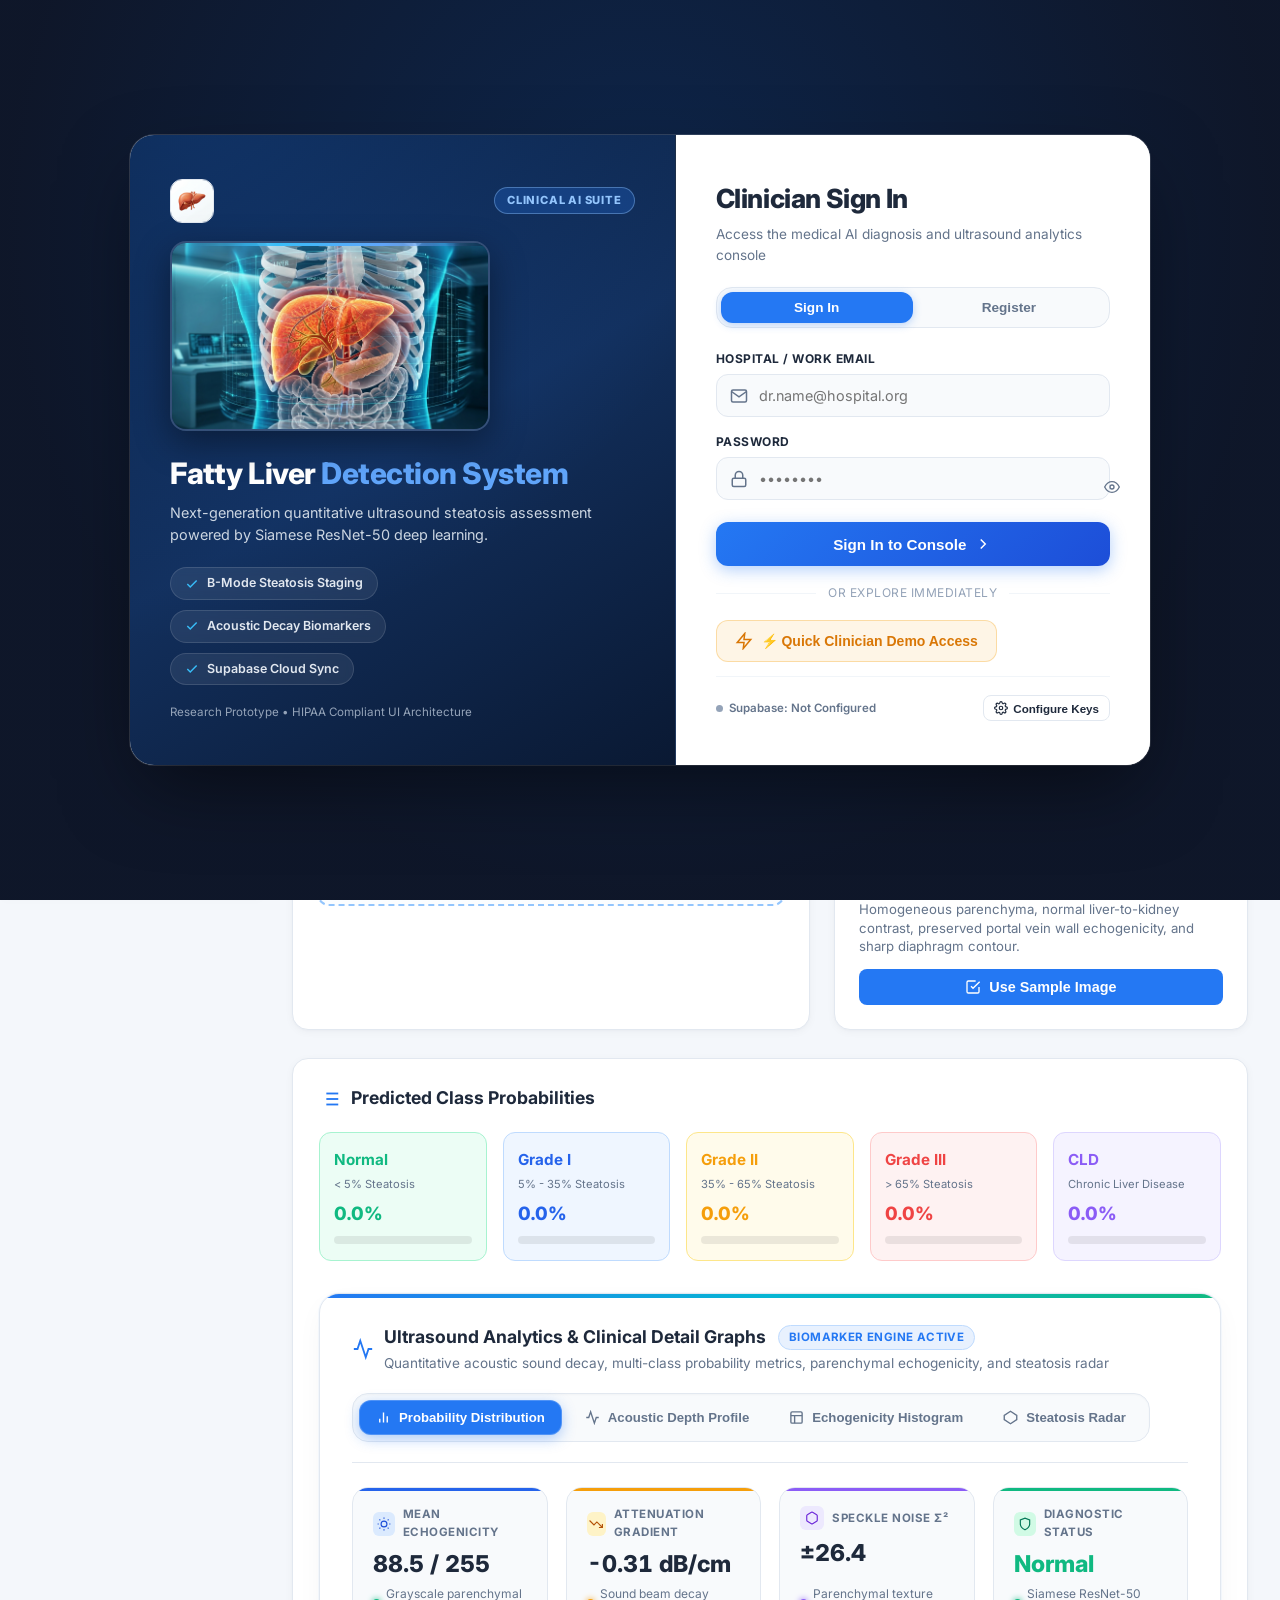
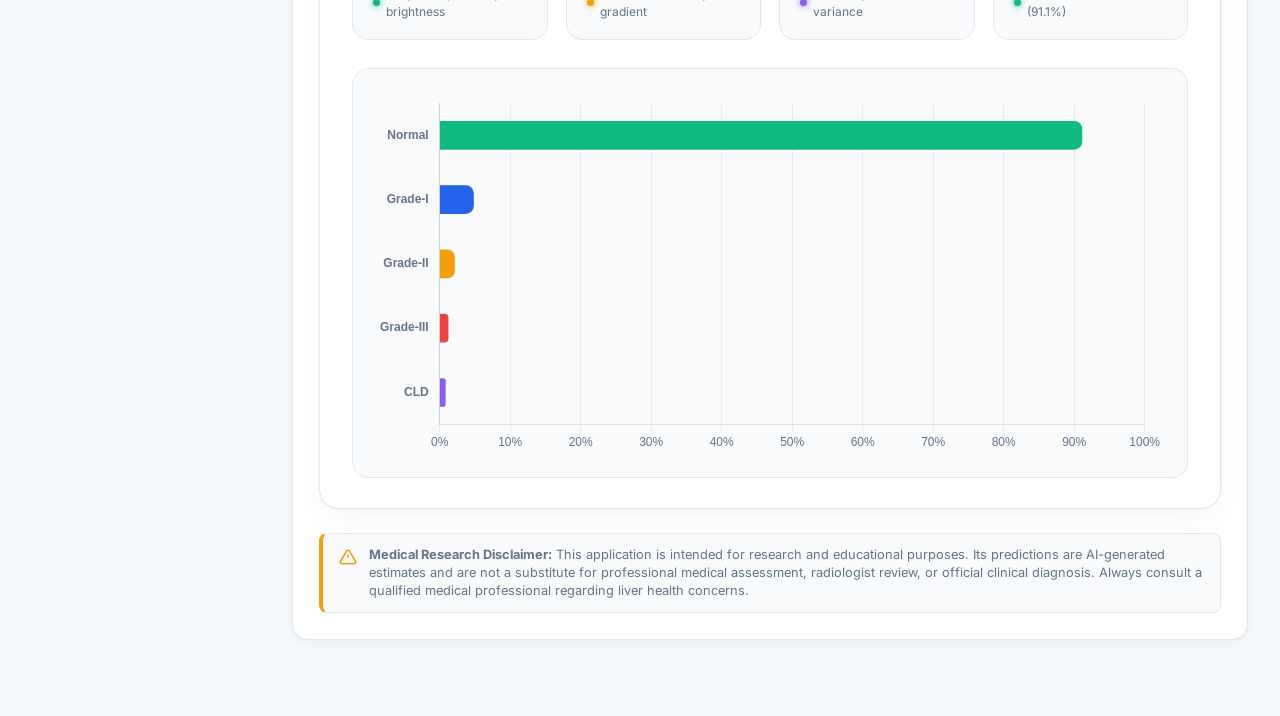
==== index.html @ f64172c2 "Fix Render memory limit exceed: 1 worker gthread, single torch thread, and fast inference" ====
<!DOCTYPE html>
<html lang="en" data-theme="light">
<head>
  <meta charset="UTF-8">
  <meta name="viewport" content="width=device-width, initial-scale=1.0">
  <title>Fatty Liver Detection System - Professional AI Medical Dashboard</title>
  
  <!-- Modern Medical Typography -->
  <link rel="preconnect" href="https://fonts.googleapis.com">
  <link rel="preconnect" href="https://fonts.gstatic.com" crossorigin>
  <link href="https://fonts.googleapis.com/css2?family=Inter:wght@400;500;600;700;800&display=swap" rel="stylesheet">
  
  <!-- Clinical Dashboard CSS -->
  <link rel="stylesheet" href="/static/css/dashboard.css?v=20261022.5">

  <!-- Resilient Styling for Analytics & Clinical Graph Card -->
  <style>
    .analytics-graph-card {
      margin-top: 32px;
      background: var(--bg-surface);
      border: 1px solid var(--border-color);
      border-radius: var(--radius-xl);
      padding: 30px 32px;
      box-shadow: 0 10px 30px -5px rgba(0, 0, 0, 0.05), 0 0 0 1px rgba(36, 120, 243, 0.04);
      position: relative;
      overflow: hidden;
    }
    .analytics-graph-card::before {
      content: '';
      position: absolute;
      top: 0; left: 0; right: 0; height: 4px;
      background: linear-gradient(90deg, #2478f3, #06b6d4, #10b981);
    }
    .graph-card-header {
      display: flex; align-items: center; justify-content: space-between;
      flex-wrap: wrap; gap: 20px; margin-bottom: 24px; padding-bottom: 20px;
      border-bottom: 1px solid var(--border-color);
    }
    .analytics-title-row { display: flex; align-items: center; gap: 12px; flex-wrap: wrap; }
    .analytics-badge {
      background: rgba(36, 120, 243, 0.1); color: var(--primary);
      border: 1px solid var(--primary-border); font-size: 0.72rem;
      font-weight: 700; padding: 3px 10px; border-radius: 9999px;
      text-transform: uppercase; letter-spacing: 0.4px;
    }
    .graph-tabs {
      display: inline-flex; align-items: center; gap: 6px;
      background: var(--bg-surface-subtle); border: 1px solid var(--border-color);
      padding: 6px; border-radius: var(--radius-lg);
    }
    .graph-tab-btn {
      border: 1px solid transparent; background: transparent;
      color: var(--text-muted); font-size: 0.825rem; font-weight: 600;
      padding: 9px 16px; border-radius: var(--radius-md); cursor: pointer;
      display: inline-flex; align-items: center; gap: 8px; white-space: nowrap;
      transition: all 0.2s cubic-bezier(0.4, 0, 0.2, 1);
    }
    .graph-tab-btn:hover { color: var(--text-heading); background: rgba(36, 120, 243, 0.06); }
    .graph-tab-btn.active {
      background: var(--primary); color: #ffffff;
      box-shadow: 0 4px 14px rgba(36, 120, 243, 0.35);
    }
    .graph-tab-btn.active svg { stroke: #ffffff; }
    .acoustic-metrics-grid {
      display: grid; grid-template-columns: repeat(4, 1fr); gap: 18px; margin-bottom: 28px;
    }
    .metric-chip {
      background: var(--bg-surface-subtle); border: 1px solid var(--border-color);
      border-radius: var(--radius-lg); padding: 18px 20px; display: flex;
      flex-direction: column; position: relative; overflow: hidden;
      transition: all 0.25s ease;
    }
    .metric-chip::before {
      content: ''; position: absolute; top: 0; left: 0; width: 100%; height: 3px;
    }
    .metric-chip.chip-blue::before { background: #2563eb; }
    .metric-chip.chip-amber::before { background: #f59e0b; }
    .metric-chip.chip-purple::before { background: #8b5cf6; }
    .metric-chip.chip-emerald::before { background: #10b981; }
    .metric-chip:hover {
      transform: translateY(-3px); box-shadow: 0 8px 20px rgba(0, 0, 0, 0.06);
      border-color: var(--primary-border);
    }
    .metric-chip-header { display: flex; align-items: center; gap: 8px; margin-bottom: 10px; }
    .metric-chip-icon {
      width: 24px; height: 24px; border-radius: 6px;
      display: flex; align-items: center; justify-content: center;
    }
    .chip-blue .metric-chip-icon { background: #dbeafe; color: #1d4ed8; }
    .chip-amber .metric-chip-icon { background: #fef3c7; color: #b45309; }
    .chip-purple .metric-chip-icon { background: #ede9fe; color: #6d28d9; }
    .chip-emerald .metric-chip-icon { background: #d1fae5; color: #047857; }
    .metric-chip-label {
      font-size: 0.72rem; color: var(--text-muted); font-weight: 700;
      text-transform: uppercase; letter-spacing: 0.5px;
    }
    .metric-chip-value {
      font-size: 1.45rem; font-weight: 800; color: var(--text-heading);
      line-height: 1.2; font-variant-numeric: tabular-nums;
    }
    .metric-chip-footer { display: flex; align-items: center; gap: 6px; margin-top: auto; }
    .status-dot { width: 7px; height: 7px; border-radius: 50%; flex-shrink: 0; }
    .status-dot.green { background: #10b981; box-shadow: 0 0 6px #10b981; }
    .status-dot.amber { background: #f59e0b; box-shadow: 0 0 6px #f59e0b; }
    .status-dot.purple { background: #8b5cf6; box-shadow: 0 0 6px #8b5cf6; }
    .status-dot.blue { background: #2563eb; box-shadow: 0 0 6px #2563eb; }
    .metric-chip-sub { font-size: 0.75rem; color: var(--text-muted); }
    .graph-viewport-wrap {
      position: relative; min-height: 380px; background: var(--bg-surface-subtle);
      border: 1px solid var(--border-color); border-radius: var(--radius-lg);
      padding: 24px; display: flex; align-items: center; justify-content: center;
    }
    .chart-container { display: none; width: 100%; height: 360px; position: relative; }
    .chart-container.active { display: block; }
    @media (max-width: 1024px) {
      .acoustic-metrics-grid { grid-template-columns: repeat(2, 1fr); }
    }
    @media (max-width: 600px) {
      .acoustic-metrics-grid { grid-template-columns: 1fr; }
      .graph-tabs { width: 100%; flex-direction: column; }
      .graph-tab-btn { width: 100%; justify-content: center; }
    }
  </style>
</head>
<body>
  <!-- ======================================================================
       0. Modern Medical Authentication Portal (Supabase Powered)
       ====================================================================== -->
  <div class="auth-overlay-portal" id="authPortal">
    <div class="auth-card-wrapper">
      <!-- Left Visual Brand Showcase Panel -->
      <div class="auth-brand-panel">
        <div class="auth-brand-header">
          <div class="brand-logo-wrap" style="width: 44px; height: 44px; border-radius: 12px; overflow: hidden;">
            <img src="/static/images/liver_logo.jpg" alt="Liver AI Logo" style="width: 100%; height: 100%; object-fit: cover;">
          </div>
          <div class="auth-brand-badge">CLINICAL AI SUITE</div>
        </div>

        <div class="auth-brand-center">
          <div class="auth-liver-showcase">
            <img src="/static/images/liver_hero.jpg" alt="Ultrasound AI Anatomy" class="auth-liver-img">
            <div class="pulse-scanline"></div>
          </div>
          <h2 class="auth-hero-title">Fatty Liver <span>Detection System</span></h2>
          <p class="auth-hero-subtitle">
            Next-generation quantitative ultrasound steatosis assessment powered by Siamese ResNet-50 deep learning.
          </p>

          <div class="auth-feature-pills">
            <div class="auth-pill">
              <svg xmlns="http://www.w3.org/2000/svg" width="14" height="14" viewBox="0 0 24 24" fill="none" stroke="currentColor" stroke-width="2.5"><polyline points="20 6 9 17 4 12"></polyline></svg>
              B-Mode Steatosis Staging
            </div>
            <div class="auth-pill">
              <svg xmlns="http://www.w3.org/2000/svg" width="14" height="14" viewBox="0 0 24 24" fill="none" stroke="currentColor" stroke-width="2.5"><polyline points="20 6 9 17 4 12"></polyline></svg>
              Acoustic Decay Biomarkers
            </div>
            <div class="auth-pill">
              <svg xmlns="http://www.w3.org/2000/svg" width="14" height="14" viewBox="0 0 24 24" fill="none" stroke="currentColor" stroke-width="2.5"><polyline points="20 6 9 17 4 12"></polyline></svg>
              Supabase Cloud Sync
            </div>
          </div>
        </div>

        <div class="auth-brand-footer">
          <span>Research Prototype • HIPAA Compliant UI Architecture</span>
        </div>
      </div>

      <!-- Right Interactive Form Panel -->
      <div class="auth-form-panel">
        <div class="auth-form-top">
          <div class="auth-form-header">
            <h3 class="auth-heading" id="authHeading">Clinician Sign In</h3>
            <p class="auth-subheading" id="authSubheading">Access the medical AI diagnosis and ultrasound analytics console</p>
          </div>

          <!-- Auth Tabs -->
          <div class="auth-segmented-tabs">
            <button type="button" class="auth-tab-btn active" id="tabSignIn">Sign In</button>
            <button type="button" class="auth-tab-btn" id="tabSignUp">Register</button>
          </div>

          <!-- Sign In Form -->
          <form id="signInForm" class="auth-form active">
            <div class="form-group">
              <label class="form-label" for="loginEmail">Hospital / Work Email</label>
              <div class="input-with-icon">
                <svg xmlns="http://www.w3.org/2000/svg" width="18" height="18" viewBox="0 0 24 24" fill="none" stroke="currentColor" stroke-width="2"><path d="M4 4h16c1.1 0 2 .9 2 2v12c0 1.1-.9 2-2 2H4c-1.1 0-2-.9-2-2V6c0-1.1.9-2 2-2z"></path><polyline points="22,6 12,13 2,6"></polyline></svg>
                <input type="email" id="loginEmail" placeholder="dr.name@hospital.org" required autocomplete="email">
              </div>
            </div>

            <div class="form-group">
              <label class="form-label" for="loginPassword">Password</label>
              <div class="input-with-icon">
                <svg xmlns="http://www.w3.org/2000/svg" width="18" height="18" viewBox="0 0 24 24" fill="none" stroke="currentColor" stroke-width="2"><rect x="3" y="11" width="18" height="11" rx="2" ry="2"></rect><path d="M7 11V7a5 5 0 0 1 10 0v4"></path></svg>
                <input type="password" id="loginPassword" placeholder="••••••••" required autocomplete="current-password">
                <button type="button" class="btn-toggle-pwd" data-target="loginPassword" aria-label="Toggle password visibility">
                  <svg class="eye-open" xmlns="http://www.w3.org/2000/svg" width="16" height="16" viewBox="0 0 24 24" fill="none" stroke="currentColor" stroke-width="2"><path d="M1 12s4-8 11-8 11 8 11 8-4 8-11 8-11-8-11-8z"></path><circle cx="12" cy="12" r="3"></circle></svg>
                </button>
              </div>
            </div>

            <button type="submit" class="btn-auth-primary" id="btnSubmitLogin">
              <span>Sign In to Console</span>
              <svg xmlns="http://www.w3.org/2000/svg" width="18" height="18" viewBox="0 0 24 24" fill="none" stroke="currentColor" stroke-width="2"><polyline points="9 18 15 12 9 6"></polyline></svg>
            </button>
          </form>

          <!-- Sign Up Form -->
          <form id="signUpForm" class="auth-form">
            <div class="form-group">
              <label class="form-label" for="registerName">Full Name & Title</label>
              <div class="input-with-icon">
                <svg xmlns="http://www.w3.org/2000/svg" width="18" height="18" viewBox="0 0 24 24" fill="none" stroke="currentColor" stroke-width="2"><path d="M20 21v-2a4 4 0 0 0-4-4H8a4 4 0 0 0-4 4v2"></path><circle cx="12" cy="7" r="4"></circle></svg>
                <input type="text" id="registerName" placeholder="Dr. Rahul Yadav, Radiologist" required>
              </div>
            </div>

            <div class="form-group">
              <label class="form-label" for="registerEmail">Email Address</label>
              <div class="input-with-icon">
                <svg xmlns="http://www.w3.org/2000/svg" width="18" height="18" viewBox="0 0 24 24" fill="none" stroke="currentColor" stroke-width="2"><path d="M4 4h16c1.1 0 2 .9 2 2v12c0 1.1-.9 2-2 2H4c-1.1 0-2-.9-2-2V6c0-1.1.9-2 2-2z"></path><polyline points="22,6 12,13 2,6"></polyline></svg>
                <input type="email" id="registerEmail" placeholder="dr.name@hospital.org" required>
              </div>
            </div>

            <div class="form-group">
              <label class="form-label" for="registerPassword">Create Password</label>
              <div class="input-with-icon">
                <svg xmlns="http://www.w3.org/2000/svg" width="18" height="18" viewBox="0 0 24 24" fill="none" stroke="currentColor" stroke-width="2"><rect x="3" y="11" width="18" height="11" rx="2" ry="2"></rect><path d="M7 11V7a5 5 0 0 1 10 0v4"></path></svg>
                <input type="password" id="registerPassword" placeholder="Minimum 6 characters" minlength="6" required>
                <button type="button" class="btn-toggle-pwd" data-target="registerPassword" aria-label="Toggle password visibility">
                  <svg class="eye-open" xmlns="http://www.w3.org/2000/svg" width="16" height="16" viewBox="0 0 24 24" fill="none" stroke="currentColor" stroke-width="2"><path d="M1 12s4-8 11-8 11 8 11 8-4 8-11 8-11-8-11-8z"></path><circle cx="12" cy="12" r="3"></circle></svg>
                </button>
              </div>
            </div>

            <button type="submit" class="btn-auth-primary" id="btnSubmitRegister">
              <span>Create Account in Supabase</span>
              <svg xmlns="http://www.w3.org/2000/svg" width="18" height="18" viewBox="0 0 24 24" fill="none" stroke="currentColor" stroke-width="2"><polyline points="9 18 15 12 9 6"></polyline></svg>
            </button>
          </form>

          <!-- Divider -->
          <div class="auth-divider">
            <span>or explore immediately</span>
          </div>

          <!-- Quick Clinician Demo Access Button -->
          <button type="button" class="btn-demo-access" id="btnDemoLogin">
            <svg xmlns="http://www.w3.org/2000/svg" width="18" height="18" viewBox="0 0 24 24" fill="none" stroke="currentColor" stroke-width="2"><polygon points="13 2 3 14 12 14 11 22 21 10 12 10 13 2"></polygon></svg>
            <span>⚡ Quick Clinician Demo Access</span>
          </button>
        </div>

        <!-- Supabase Connection Config Bar at Bottom of Card -->
        <div class="auth-supabase-footer">
          <div class="supabase-status-pill" id="supabaseStatusIndicator">
            <span class="status-indicator-dot"></span>
            <span id="supabaseStatusLabel">Supabase: Not Configured</span>
          </div>
          <button type="button" class="btn-config-supabase" id="btnOpenSupabaseModal">
            <svg xmlns="http://www.w3.org/2000/svg" width="14" height="14" viewBox="0 0 24 24" fill="none" stroke="currentColor" stroke-width="2"><circle cx="12" cy="12" r="3"></circle><path d="M19.4 15a1.65 1.65 0 0 0 .33 1.82l.06.06a2 2 0 0 1 0 2.83 2 2 0 0 1-2.83 0l-.06-.06a1.65 1.65 0 0 0-1.82-.33 1.65 1.65 0 0 0-1 1.51V21a2 2 0 0 1-2 2 2 2 0 0 1-2-2v-.09A1.65 1.65 0 0 0 9 19.4a1.65 1.65 0 0 0-1.82.33l-.06.06a2 2 0 0 1-2.83 0 2 2 0 0 1 0-2.83l.06-.06a1.65 1.65 0 0 0 .33-1.82 1.65 1.65 0 0 0-1.51-1H3a2 2 0 0 1-2-2 2 2 0 0 1 2-2h.09A1.65 1.65 0 0 0 4.6 9a1.65 1.65 0 0 0-.33-1.82l-.06-.06a2 2 0 0 1 0-2.83 2 2 0 0 1 2.83 0l.06.06a1.65 1.65 0 0 0 1.82.33H9a1.65 1.65 0 0 0 1-1.51V3a2 2 0 0 1 2-2 2 2 0 0 1 2 2v.09a1.65 1.65 0 0 0 1 1.51 1.65 1.65 0 0 0 1.82-.33l.06-.06a2 2 0 0 1 2.83 0 2 2 0 0 1 0 2.83l-.06.06a1.65 1.65 0 0 0-.33 1.82V9a1.65 1.65 0 0 0 1.51 1H21a2 2 0 0 1 2 2 2 2 0 0 1-2 2h-.09a1.65 1.65 0 0 0-1.51 1z"></path></svg>
            Configure Keys
          </button>
        </div>
      </div>
    </div>
  </div>

  <div class="app-container">
    
    <!-- ======================================================================
         A. Left Sidebar Navigation (Reference 1)
         ====================================================================== -->
    <aside class="sidebar" id="sidebar">
      <div class="sidebar-header">
        <div class="brand-logo-wrap">
          <img src="/static/images/liver_logo.jpg" alt="Liver Logo">
        </div>
        <div class="brand-text">
          <h1>Fatty Liver <span>Detection System</span></h1>
          <span class="brand-badge">AI Ultrasound Analysis</span>
        </div>
      </div>

      <nav class="sidebar-nav">
        <button class="nav-item active" data-view="dashboard">
          <svg xmlns="http://www.w3.org/2000/svg" viewBox="0 0 24 24" fill="none" stroke="currentColor">
            <path d="M3 9l9-7 9 7v11a2 2 0 0 1-2 2H5a2 2 0 0 1-2-2z"></path>
            <polyline points="9 22 9 12 15 12 15 22"></polyline>
          </svg>
          <span>Dashboard</span>
        </button>

        <button class="nav-item" data-view="predict">
          <svg xmlns="http://www.w3.org/2000/svg" viewBox="0 0 24 24" fill="none" stroke="currentColor">
            <polyline points="16 16 12 12 8 16"></polyline>
            <line x1="12" y1="12" x2="12" y2="21"></line>
            <path d="M20.39 18.39A5 5 0 0 0 18 9h-1.26A8 8 0 1 0 3 16.3"></path>
            <polyline points="16 16 12 12 8 16"></polyline>
          </svg>
          <span>Upload & Predict</span>
        </button>

        <button class="nav-item" data-view="history">
          <svg xmlns="http://www.w3.org/2000/svg" viewBox="0 0 24 24" fill="none" stroke="currentColor">
            <circle cx="12" cy="12" r="10"></circle>
            <polyline points="12 6 12 12 16 14"></polyline>
          </svg>
          <span>Prediction History</span>
        </button>

        <button class="nav-item" data-view="model">
          <svg xmlns="http://www.w3.org/2000/svg" viewBox="0 0 24 24" fill="none" stroke="currentColor">
            <line x1="18" y1="20" x2="18" y2="10"></line>
            <line x1="12" y1="20" x2="12" y2="4"></line>
            <line x1="6" y1="20" x2="6" y2="14"></line>
          </svg>
          <span>Model Information</span>
        </button>

        <button class="nav-item" data-view="about">
          <svg xmlns="http://www.w3.org/2000/svg" viewBox="0 0 24 24" fill="none" stroke="currentColor">
            <path d="M14 2H6a2 2 0 0 0-2 2v16a2 2 0 0 0 2 2h12a2 2 0 0 0 2-2V8z"></path>
            <polyline points="14 2 14 8 20 8"></polyline>
            <line x1="16" y1="13" x2="8" y2="13"></line>
            <line x1="16" y1="17" x2="8" y2="17"></line>
            <polyline points="10 9 9 9 8 9"></polyline>
          </svg>
          <span>About</span>
        </button>

        <button class="nav-item" data-view="settings">
          <svg xmlns="http://www.w3.org/2000/svg" viewBox="0 0 24 24" fill="none" stroke="currentColor">
            <circle cx="12" cy="12" r="3"></circle>
            <path d="M19.4 15a1.65 1.65 0 0 0 .33 1.82l.06.06a2 2 0 0 1 0 2.83 2 2 0 0 1-2.83 0l-.06-.06a1.65 1.65 0 0 0-1.82-.33 1.65 1.65 0 0 0-1 1.51V21a2 2 0 0 1-2 2 2 2 0 0 1-2-2v-.09A1.65 1.65 0 0 0 9 19.4a1.65 1.65 0 0 0-1.82.33l-.06.06a2 2 0 0 1-2.83 0 2 2 0 0 1 0-2.83l.06-.06a1.65 1.65 0 0 0 .33-1.82 1.65 1.65 0 0 0-1.51-1H3a2 2 0 0 1-2-2 2 2 0 0 1 2-2h.09A1.65 1.65 0 0 0 4.6 9a1.65 1.65 0 0 0-.33-1.82l-.06-.06a2 2 0 0 1 0-2.83 2 2 0 0 1 2.83 0l.06.06a1.65 1.65 0 0 0 1.82.33H9a1.65 1.65 0 0 0 1-1.51V3a2 2 0 0 1 2-2 2 2 0 0 1 2 2v.09a1.65 1.65 0 0 0 1 1.51 1.65 1.65 0 0 0 1.82-.33l.06-.06a2 2 0 0 1 2.83 0 2 2 0 0 1 0 2.83l-.06.06a1.65 1.65 0 0 0-.33 1.82V9a1.65 1.65 0 0 0 1.51 1H21a2 2 0 0 1 2 2 2 2 0 0 1-2 2h-.09a1.65 1.65 0 0 0-1.51 1z"></path>
          </svg>
          <span>Settings</span>
        </button>
      </nav>

      <div class="sidebar-footer">
        <div class="system-status-card">
          <div class="pulse-dot"></div>
          <div class="status-info">
            <strong>Model Online</strong>
            <span id="deviceBadgeText">ResNet-50 Siamese Engine</span>
          </div>
        </div>
      </div>
    </aside>

    <!-- ======================================================================
         Main Layout Wrapper
         ====================================================================== -->
    <div class="main-wrapper">
      
      <!-- Top Navigation Bar -->
      <header class="topbar">
        <div class="topbar-left">
          <button class="mobile-menu-btn" id="mobileMenuBtn" aria-label="Toggle Navigation">
            <svg xmlns="http://www.w3.org/2000/svg" width="22" height="22" viewBox="0 0 24 24" fill="none" stroke="currentColor" stroke-width="2">
              <line x1="3" y1="12" x2="21" y2="12"></line>
              <line x1="3" y1="6" x2="21" y2="6"></line>
              <line x1="3" y1="18" x2="21" y2="18"></line>
            </svg>
          </button>
          <div class="breadcrumbs">
            <span>Dashboard / </span>
            <strong id="breadcrumb-page">Clinical Dashboard</strong>
          </div>
        </div>

        <div class="topbar-right">
          <div class="model-badge-top">
            <span class="pulse-dot"></span>
            <span id="topbarStatusText">Siamese ResNet-50 • Active</span>
          </div>

          <button class="icon-btn" id="themeToggleBtn" title="Toggle Light/Dark Theme">
            <span id="themeIcon">
              <svg xmlns="http://www.w3.org/2000/svg" width="20" height="20" viewBox="0 0 24 24" fill="none" stroke="currentColor" stroke-width="2">
                <path d="M21 12.79A9 9 0 1 1 11.21 3 7 7 0 0 0 21 12.79z"></path>
              </svg>
            </span>
          </button>

          <button class="icon-btn" id="helpBtn" title="Help & Documentation">
            <svg xmlns="http://www.w3.org/2000/svg" width="20" height="20" viewBox="0 0 24 24" fill="none" stroke="currentColor" stroke-width="2">
              <circle cx="12" cy="12" r="10"></circle>
              <path d="M9.09 9a3 3 0 0 1 5.83 1c0 2-3 3-3 3"></path>
              <line x1="12" y1="17" x2="12.01" y2="17"></line>
            </svg>
          </button>

          <!-- Clinician Profile Badge & Sign Out -->
          <div class="user-profile-badge" id="userProfileBadge">
            <div class="user-avatar" id="userAvatar">DR</div>
            <div class="user-info-text">
              <span class="user-name" id="userDisplayName">Dr. Rahul Yadav</span>
              <span class="user-role" id="userDisplayRole">Radiologist</span>
            </div>
            <button type="button" class="btn-logout" id="btnLogout" title="Sign Out">
              <svg xmlns="http://www.w3.org/2000/svg" width="16" height="16" viewBox="0 0 24 24" fill="none" stroke="currentColor" stroke-width="2">
                <path d="M9 21H5a2 2 0 0 1-2-2V5a2 2 0 0 1 2-2h4"></path>
                <polyline points="16 17 21 12 16 7"></polyline>
                <line x1="21" y1="12" x2="9" y2="12"></line>
              </svg>
            </button>
          </div>
        </div>
      </header>

      <!-- Main Content Area -->
      <main class="content-area">

        <!-- ==================================================================
             VIEW 1: Dashboard View (Main UI matching Reference 1)
             ================================================================== -->
        <section class="view-section active" id="dashboard-view">
          
          <!-- C. Medical Hero Banner -->
          <div class="medical-hero">
            <div class="hero-content">
              <div class="hero-pill">
                <svg xmlns="http://www.w3.org/2000/svg" width="14" height="14" viewBox="0 0 24 24" fill="none" stroke="currentColor" stroke-width="2.5"><polyline points="22 12 18 12 15 21 9 3 6 12 2 12"></polyline></svg>
                AI-Assisted Ultrasound Analysis
              </div>
              <h1 class="hero-title">Fatty Liver Detection System</h1>
              <p class="hero-subtitle">
                AI-powered classification of liver ultrasound images using Siamese Neural Networks (ResNet-50)
              </p>
              <div class="hero-tags">
                <span class="hero-tag">B-Mode Ultrasound</span>
                <span class="hero-tag">5 Steatosis Grades</span>
                <span class="hero-tag">ResNet-50 Backbone</span>
                <span class="hero-tag">Real-Time Inference</span>
              </div>
            </div>
            
            <div class="hero-illustration">
              <img src="/static/images/liver_hero.jpg" alt="Liver Anatomy Medical Illustration">
            </div>
          </div>

          <!-- 4 Feature Summary Cards -->
          <div class="feature-grid">
            <div class="feature-card purple">
              <div class="feature-icon-badge">
                <svg xmlns="http://www.w3.org/2000/svg" viewBox="0 0 24 24" fill="none" stroke="currentColor" stroke-width="2">
                  <rect x="3" y="3" width="18" height="18" rx="2" ry="2"></rect>
                  <circle cx="8.5" cy="8.5" r="1.5"></circle>
                  <polyline points="21 15 16 10 5 21"></polyline>
                </svg>
              </div>
              <h2 class="feature-title">Image Classification</h2>
              <p class="feature-desc">Classify liver ultrasound images into 5 categories</p>
            </div>

            <div class="feature-card green">
              <div class="feature-icon-badge">
                <svg xmlns="http://www.w3.org/2000/svg" viewBox="0 0 24 24" fill="none" stroke="currentColor" stroke-width="2">
                  <path d="M12 2a10 10 0 1 0 10 10A10 10 0 0 0 12 2zm1 14.93V17a1 1 0 0 1-2 0v-.07A7 7 0 0 1 5.07 11H5a1 1 0 0 1 0-2h.07A7 7 0 0 1 11 3.07V3a1 1 0 0 1 2 0v.07A7 7 0 0 1 18.93 9H19a1 1 0 0 1 0 2h-.07A7 7 0 0 1 13 16.93z"></path>
                </svg>
              </div>
              <h2 class="feature-title">Deep Learning Model</h2>
              <p class="feature-desc">Siamese Neural Network with ResNet-50 encoder</p>
            </div>

            <div class="feature-card blue">
              <div class="feature-icon-badge">
                <svg xmlns="http://www.w3.org/2000/svg" viewBox="0 0 24 24" fill="none" stroke="currentColor" stroke-width="2">
                  <line x1="18" y1="20" x2="18" y2="10"></line>
                  <line x1="12" y1="20" x2="12" y2="4"></line>
                  <line x1="6" y1="20" x2="6" y2="14"></line>
                </svg>
              </div>
              <h2 class="feature-title">5-Class Prediction</h2>
              <p class="feature-desc">Normal, Grade I, Grade II, Grade III, CLD</p>
            </div>

            <div class="feature-card amber">
              <div class="feature-icon-badge">
                <svg xmlns="http://www.w3.org/2000/svg" viewBox="0 0 24 24" fill="none" stroke="currentColor" stroke-width="2">
                  <polygon points="13 2 3 14 12 14 11 22 21 10 12 10 13 2"></polygon>
                </svg>
              </div>
              <h2 class="feature-title">Fast & Easy to Use</h2>
              <p class="feature-desc">Upload an image and get instant prediction results</p>
            </div>
          </div>

          <!-- Two-Column Analysis Workspace -->
          <div class="analysis-workspace">
            
            <!-- 5. Upload Ultrasound Image Card -->
            <div class="dashboard-card upload-column-card">
              <div class="card-header">
                <div class="card-title-group">
                  <span class="card-title-icon">
                    <svg xmlns="http://www.w3.org/2000/svg" viewBox="0 0 24 24" fill="none" stroke="currentColor" stroke-width="2">
                      <polyline points="16 16 12 12 8 16"></polyline>
                      <line x1="12" y1="12" x2="12" y2="21"></line>
                      <path d="M20.39 18.39A5 5 0 0 0 18 9h-1.26A8 8 0 1 0 3 16.3"></path>
                    </svg>
                  </span>
                  <h3 class="card-title">Upload Ultrasound Image</h3>
                </div>

                <!-- Mode Selector -->
                <div class="mode-toggle-group">
                  <button class="mode-tab-btn active" data-mode="multiclass">5-Class Multi</button>
                  <button class="mode-tab-btn" data-mode="binary">Binary</button>
                </div>
              </div>

              <!-- Drag and drop zone -->
              <div class="dropzone" id="uploadDropzone">
                <div class="dropzone-icon">
                  <svg xmlns="http://www.w3.org/2000/svg" viewBox="0 0 24 24" fill="none" stroke="currentColor">
                    <rect x="3" y="3" width="18" height="18" rx="2" ry="2"></rect>
                    <circle cx="8.5" cy="8.5" r="1.5"></circle>
                    <polyline points="21 15 16 10 5 21"></polyline>
                  </svg>
                </div>
                <div class="dropzone-title">Drag and drop an ultrasound image here</div>
                <div class="dropzone-divider">or</div>
                <button type="button" class="btn-browse" id="browseBtn">
                  <svg xmlns="http://www.w3.org/2000/svg" width="16" height="16" viewBox="0 0 24 24" fill="none" stroke="currentColor" stroke-width="2">
                    <path d="M21 15v4a2 2 0 0 1-2 2H5a2 2 0 0 1-2-2v-4"></path>
                    <polyline points="17 8 12 3 7 8"></polyline>
                    <line x1="12" y1="3" x2="12" y2="15"></line>
                  </svg>
                  Browse Files
                </button>
                <div class="dropzone-hint">Supported formats: JPG, JPEG, PNG (Max 16MB)</div>
                <input type="file" id="fileInput" accept="image/jpeg,image/png,image/bmp" style="display: none;">
              </div>

              <!-- Preview State Panel (Shown when image loaded) -->
              <div class="preview-panel" id="previewPanel">
                <div class="preview-img-container">
                  <img id="previewImg" src="" alt="Ultrasound Preview">
                </div>
                
                <div class="file-meta-bar">
                  <div class="file-info">
                    <svg xmlns="http://www.w3.org/2000/svg" width="16" height="16" viewBox="0 0 24 24" fill="none" stroke="currentColor" stroke-width="2">
                      <path d="M13 2H6a2 2 0 0 0-2 2v16a2 2 0 0 0 2 2h12a2 2 0 0 0 2-2V9z"></path>
                      <polyline points="13 2 13 9 20 9"></polyline>
                    </svg>
                    <span id="fileName">image.jpg</span>
                  </div>
                  <div class="file-dims">
                    <span id="fileDims">-- × --</span> &bull; <span id="fileSize">-- KB</span>
                  </div>
                </div>

                <div class="btn-actions-row">
                  <button type="button" class="btn-primary" id="analyzeBtn">
                    <svg xmlns="http://www.w3.org/2000/svg" width="18" height="18" viewBox="0 0 24 24" fill="none" stroke="currentColor" stroke-width="2">
                      <polygon points="13 2 3 14 12 14 11 22 21 10 12 10 13 2"></polygon>
                    </svg>
                    Analyze Image
                  </button>
                  <button type="button" class="btn-secondary" id="clearBtn">
                    Clear / Reset
                  </button>
                </div>
              </div>
            </div>

            <!-- 6. Sample Ultrasound Image Card -->
            <div class="dashboard-card sample-column-card">
              <div class="card-header">
                <div class="card-title-group">
                  <span class="card-title-icon">
                    <svg xmlns="http://www.w3.org/2000/svg" viewBox="0 0 24 24" fill="none" stroke="currentColor" stroke-width="2">
                      <line x1="18" y1="20" x2="18" y2="10"></line>
                      <line x1="12" y1="20" x2="12" y2="4"></line>
                      <line x1="6" y1="20" x2="6" y2="14"></line>
                    </svg>
                  </span>
                  <h3 class="card-title">Sample Ultrasound Image</h3>
                </div>
              </div>

              <div class="sample-card-body">
                <!-- Sample selection pills -->
                <div class="sample-selector-pills">
                  <button class="sample-pill active" data-sample="normal">Normal</button>
                  <button class="sample-pill" data-sample="grade1">Grade I</button>
                  <button class="sample-pill" data-sample="grade2">Grade II</button>
                  <button class="sample-pill" data-sample="grade3">Grade III</button>
                  <button class="sample-pill" data-sample="cld">CLD</button>
                </div>

                <!-- Sample Image Preview Frame -->
                <div class="sample-image-frame">
                  <img id="sampleImg" src="/static/images/samples/sample_normal.jpg" alt="Sample Ultrasound Scan">
                  <div class="sample-badge-overlay" id="sampleBadge">Normal Control Scan</div>
                </div>

                <div class="sample-description" id="sampleDesc">
                  Homogeneous parenchyma, normal liver-to-kidney contrast, preserved portal vein wall echogenicity, and sharp diaphragm contour.
                </div>

                <button type="button" class="btn-primary" id="useSampleBtn">
                  <svg xmlns="http://www.w3.org/2000/svg" width="16" height="16" viewBox="0 0 24 24" fill="none" stroke="currentColor" stroke-width="2">
                    <polyline points="9 11 12 14 22 4"></polyline>
                    <path d="M21 12v7a2 2 0 0 1-2 2H5a2 2 0 0 1-2-2V5a2 2 0 0 1 2-2h11"></path>
                  </svg>
                  Use Sample Image
                </button>
              </div>
            </div>

          </div>

          <!-- 7. Predicted Class Probabilities Section (Reference 1) -->
          <div class="results-section">
            <div class="results-header">
              <div class="card-title-group">
                <span class="card-title-icon">
                  <svg xmlns="http://www.w3.org/2000/svg" viewBox="0 0 24 24" fill="none" stroke="currentColor" stroke-width="2">
                    <line x1="8" y1="6" x2="21" y2="6"></line>
                    <line x1="8" y1="12" x2="21" y2="12"></line>
                    <line x1="8" y1="18" x2="21" y2="18"></line>
                    <line x1="3" y1="6" x2="3.01" y2="6"></line>
                    <line x1="3" y1="12" x2="3.01" y2="12"></line>
                    <line x1="3" y1="18" x2="3.01" y2="18"></line>
                  </svg>
                </span>
                <h3 class="card-title">Predicted Class Probabilities</h3>
              </div>
            </div>

            <!-- Active Prediction Diagnosis Summary (Appears upon analysis) -->
            <div class="prediction-summary-banner" id="predictionSummaryBanner">
              <div class="summary-top-row">
                <div class="diagnosis-badge-wrap">
                  <span class="diagnosis-class-badge" id="diagnosisClass">Normal</span>
                  <span class="severity-pill normal" id="severityPill">NORMAL</span>
                </div>
                <div class="summary-meta">
                  <span>Confidence: <strong id="confidenceVal">--%</strong></span>
                  <span>Inference Latency: <strong id="processingTime">--s</strong></span>
                </div>
              </div>
              <p class="diagnosis-desc" id="diagnosisDesc">
                Healthy liver with no steatosis. Liver echogenicity is normal.
              </p>
              <div class="summary-actions-row">
                <button type="button" class="btn-small btn-primary" id="printReportBtn">
                  <svg xmlns="http://www.w3.org/2000/svg" width="14" height="14" viewBox="0 0 24 24" fill="none" stroke="currentColor" stroke-width="2"><polyline points="6 9 6 2 18 2 18 9"></polyline><path d="M6 18H4a2 2 0 0 1-2-2v-5a2 2 0 0 1 2-2h16a2 2 0 0 1 2 2v5a2 2 0 0 1-2 2h-2"></path><rect x="6" y="14" width="12" height="8"></rect></svg>
                  Print / Export Report
                </button>
                <button type="button" class="btn-small btn-secondary" id="copyJsonBtn">
                  <svg xmlns="http://www.w3.org/2000/svg" width="14" height="14" viewBox="0 0 24 24" fill="none" stroke="currentColor" stroke-width="2"><rect x="9" y="9" width="13" height="13" rx="2" ry="2"></rect><path d="M5 15H4a2 2 0 0 1-2-2V4a2 2 0 0 1 2-2h9a2 2 0 0 1 2 2v1"></path></svg>
                  Copy JSON
                </button>
              </div>
            </div>

            <!-- The 5 Class Cards (Exact Reference 1 Layout) -->
            <div class="prob-cards-grid">
              
              <!-- Normal -->
              <div class="prob-card card-normal" id="card-Normal">
                <div class="winner-badge">PREDICTED</div>
                <div class="prob-card-title">Normal</div>
                <div class="prob-card-sub">&lt; 5% Steatosis</div>
                <div class="prob-card-pct">0.0%</div>
                <div class="prob-bar-track">
                  <div class="prob-bar-fill" style="width: 0%;"></div>
                </div>
              </div>

              <!-- Grade I -->
              <div class="prob-card card-grade1" id="card-Grade-I">
                <div class="winner-badge">PREDICTED</div>
                <div class="prob-card-title">Grade I</div>
                <div class="prob-card-sub">5% - 35% Steatosis</div>
                <div class="prob-card-pct">0.0%</div>
                <div class="prob-bar-track">
                  <div class="prob-bar-fill" style="width: 0%;"></div>
                </div>
              </div>

              <!-- Grade II -->
              <div class="prob-card card-grade2" id="card-Grade-II">
                <div class="winner-badge">PREDICTED</div>
                <div class="prob-card-title">Grade II</div>
                <div class="prob-card-sub">35% - 65% Steatosis</div>
                <div class="prob-card-pct">0.0%</div>
                <div class="prob-bar-track">
                  <div class="prob-bar-fill" style="width: 0%;"></div>
                </div>
              </div>

              <!-- Grade III -->
              <div class="prob-card card-grade3" id="card-Grade-III">
                <div class="winner-badge">PREDICTED</div>
                <div class="prob-card-title">Grade III</div>
                <div class="prob-card-sub">&gt; 65% Steatosis</div>
                <div class="prob-card-pct">0.0%</div>
                <div class="prob-bar-track">
                  <div class="prob-bar-fill" style="width: 0%;"></div>
                </div>
              </div>

              <!-- CLD -->
              <div class="prob-card card-cld" id="card-CLD">
                <div class="winner-badge">PREDICTED</div>
                <div class="prob-card-title">CLD</div>
                <div class="prob-card-sub">Chronic Liver Disease</div>
                <div class="prob-card-pct">0.0%</div>
                <div class="prob-bar-track">
                  <div class="prob-bar-fill" style="width: 0%;"></div>
                </div>
              </div>

            </div>

            <!-- Clinical Ultrasound Analytics & Detailed Graphs -->
            <div class="analytics-graph-card" id="analyticsGraphCard">
              <div class="graph-card-header">
                <div class="card-title-group">
                  <span class="card-title-icon">
                    <svg xmlns="http://www.w3.org/2000/svg" viewBox="0 0 24 24" fill="none" stroke="currentColor" stroke-width="2">
                      <polyline points="22 12 18 12 15 21 9 3 6 12 2 12"></polyline>
                    </svg>
                  </span>
                  <div>
                    <div class="analytics-title-row">
                      <h3 class="card-title">Ultrasound Analytics & Clinical Detail Graphs</h3>
                      <span class="analytics-badge">Biomarker Engine Active</span>
                    </div>
                    <p class="analytics-subtitle">
                      Quantitative acoustic sound decay, multi-class probability metrics, parenchymal echogenicity, and steatosis radar
                    </p>
                  </div>
                </div>

                <!-- Segmented Tab Controls with Icons -->
                <div class="graph-tabs">
                  <button type="button" class="graph-tab-btn active" data-graph="probabilities">
                    <svg xmlns="http://www.w3.org/2000/svg" width="15" height="15" viewBox="0 0 24 24" fill="none" stroke="currentColor" stroke-width="2">
                      <line x1="18" y1="20" x2="18" y2="10"></line>
                      <line x1="12" y1="20" x2="12" y2="4"></line>
                      <line x1="6" y1="20" x2="6" y2="14"></line>
                    </svg>
                    <span>Probability Distribution</span>
                  </button>
                  <button type="button" class="graph-tab-btn" data-graph="attenuation">
                    <svg xmlns="http://www.w3.org/2000/svg" width="15" height="15" viewBox="0 0 24 24" fill="none" stroke="currentColor" stroke-width="2">
                      <polyline points="22 12 18 12 15 21 9 3 6 12 2 12"></polyline>
                    </svg>
                    <span>Acoustic Depth Profile</span>
                  </button>
                  <button type="button" class="graph-tab-btn" data-graph="histogram">
                    <svg xmlns="http://www.w3.org/2000/svg" width="15" height="15" viewBox="0 0 24 24" fill="none" stroke="currentColor" stroke-width="2">
                      <rect x="3" y="3" width="18" height="18" rx="2" ry="2"></rect>
                      <line x1="3" y1="9" x2="21" y2="9"></line>
                      <line x1="9" y1="21" x2="9" y2="9"></line>
                    </svg>
                    <span>Echogenicity Histogram</span>
                  </button>
                  <button type="button" class="graph-tab-btn" data-graph="radar">
                    <svg xmlns="http://www.w3.org/2000/svg" width="15" height="15" viewBox="0 0 24 24" fill="none" stroke="currentColor" stroke-width="2">
                      <polygon points="12 2 22 8.5 22 15.5 12 22 2 15.5 2 8.5 12 2"></polygon>
                    </svg>
                    <span>Steatosis Radar</span>
                  </button>
                </div>
              </div>

              <!-- Quick Acoustic Metrics Row -->
              <div class="acoustic-metrics-grid">
                <div class="metric-chip chip-blue">
                  <div class="metric-chip-header">
                    <span class="metric-chip-icon">
                      <svg xmlns="http://www.w3.org/2000/svg" width="14" height="14" viewBox="0 0 24 24" fill="none" stroke="currentColor" stroke-width="2"><circle cx="12" cy="12" r="5"></circle><line x1="12" y1="1" x2="12" y2="3"></line><line x1="12" y1="21" x2="12" y2="23"></line><line x1="4.22" y1="4.22" x2="5.64" y2="5.64"></line><line x1="18.36" y1="18.36" x2="19.78" y2="19.78"></line><line x1="1" y1="12" x2="3" y2="12"></line><line x1="21" y1="12" x2="23" y2="12"></line><line x1="4.22" y1="19.78" x2="5.64" y2="18.36"></line><line x1="18.36" y1="5.64" x2="19.78" y2="4.22"></line></svg>
                    </span>
                    <span class="metric-chip-label">Mean Echogenicity</span>
                  </div>
                  <div class="metric-chip-value-row">
                    <span class="metric-chip-value" id="valMeanEcho">88.5 / 255</span>
                  </div>
                  <div class="metric-chip-footer">
                    <span class="status-dot green"></span>
                    <span class="metric-chip-sub">Grayscale parenchymal brightness</span>
                  </div>
                </div>

                <div class="metric-chip chip-amber">
                  <div class="metric-chip-header">
                    <span class="metric-chip-icon">
                      <svg xmlns="http://www.w3.org/2000/svg" width="14" height="14" viewBox="0 0 24 24" fill="none" stroke="currentColor" stroke-width="2"><polyline points="23 18 13.5 8.5 8.5 13.5 1 6"></polyline><polyline points="17 18 23 18 23 12"></polyline></svg>
                    </span>
                    <span class="metric-chip-label">Attenuation Gradient</span>
                  </div>
                  <div class="metric-chip-value-row">
                    <span class="metric-chip-value" id="valAttenuationSlope">-0.31 dB/cm</span>
                  </div>
                  <div class="metric-chip-footer">
                    <span class="status-dot amber"></span>
                    <span class="metric-chip-sub">Sound beam decay gradient</span>
                  </div>
                </div>

                <div class="metric-chip chip-purple">
                  <div class="metric-chip-header">
                    <span class="metric-chip-icon">
                      <svg xmlns="http://www.w3.org/2000/svg" width="14" height="14" viewBox="0 0 24 24" fill="none" stroke="currentColor" stroke-width="2"><path d="M21 16V8a2 2 0 0 0-1-1.73l-7-4a2 2 0 0 0-2 0l-7 4A2 2 0 0 0 3 8v8a2 2 0 0 0 1 1.73l7 4a2 2 0 0 0 2 0l7-4A2 2 0 0 0 21 16z"></path></svg>
                    </span>
                    <span class="metric-chip-label">Speckle Noise σ²</span>
                  </div>
                  <div class="metric-chip-value-row">
                    <span class="metric-chip-value" id="valSpeckle">±26.4</span>
                  </div>
                  <div class="metric-chip-footer">
                    <span class="status-dot purple"></span>
                    <span class="metric-chip-sub">Parenchymal texture variance</span>
                  </div>
                </div>

                <div class="metric-chip chip-emerald">
                  <div class="metric-chip-header">
                    <span class="metric-chip-icon">
                      <svg xmlns="http://www.w3.org/2000/svg" width="14" height="14" viewBox="0 0 24 24" fill="none" stroke="currentColor" stroke-width="2"><path d="M12 22s8-4 8-10V5l-8-3-8 3v7c0 6 8 10 8 10z"></path></svg>
                    </span>
                    <span class="metric-chip-label">Diagnostic Status</span>
                  </div>
                  <div class="metric-chip-value-row">
                    <span class="metric-chip-value" id="valDiagnosticStatus">Normal Control</span>
                  </div>
                  <div class="metric-chip-footer">
                    <span class="status-dot green"></span>
                    <span class="metric-chip-sub">Siamese ResNet-50 (91.1%)</span>
                  </div>
                </div>
              </div>

              <!-- Chart Viewports Container -->
              <div class="graph-viewport-wrap">
                <div class="chart-container active" id="chart-probabilities-wrap">
                  <canvas id="chartProbabilities"></canvas>
                </div>
                <div class="chart-container" id="chart-attenuation-wrap">
                  <canvas id="chartAttenuation"></canvas>
                </div>
                <div class="chart-container" id="chart-histogram-wrap">
                  <canvas id="chartHistogram"></canvas>
                </div>
                <div class="chart-container" id="chart-radar-wrap">
                  <canvas id="chartRadar"></canvas>
                </div>
              </div>
            </div>

            <!-- Clinical Disclaimer -->
            <div class="disclaimer-card">
              <div class="disclaimer-icon">
                <svg xmlns="http://www.w3.org/2000/svg" width="18" height="18" viewBox="0 0 24 24" fill="none" stroke="currentColor" stroke-width="2">
                  <path d="M10.29 3.86L1.82 18a2 2 0 0 0 1.71 3h16.94a2 2 0 0 0 1.71-3L13.71 3.86a2 2 0 0 0-3.42 0z"></path>
                  <line x1="12" y1="9" x2="12" y2="13"></line>
                  <line x1="12" y1="17" x2="12.01" y2="17"></line>
                </svg>
              </div>
              <div class="disclaimer-text">
                <strong>Medical Research Disclaimer:</strong> This application is intended for research and educational purposes. Its predictions are AI-generated estimates and are not a substitute for professional medical assessment, radiologist review, or official clinical diagnosis. Always consult a qualified medical professional regarding liver health concerns.
              </div>
            </div>

          </div>

        </section>

        <!-- ==================================================================
             VIEW 2: Prediction History
             ================================================================== -->
        <section class="view-section" id="history-view">
          <div class="dashboard-card">
            <div class="card-header">
              <div class="card-title-group">
                <span class="card-title-icon">
                  <svg xmlns="http://www.w3.org/2000/svg" viewBox="0 0 24 24" fill="none" stroke="currentColor" stroke-width="2">
                    <circle cx="12" cy="12" r="10"></circle>
                    <polyline points="12 6 12 12 16 14"></polyline>
                  </svg>
                </span>
                <h3 class="card-title">Prediction History</h3>
              </div>
              <div class="card-actions">
                <button type="button" class="btn-small btn-primary" id="exportCsvBtn">Export CSV</button>
                <button type="button" class="btn-small btn-secondary" id="clearHistoryBtn">Clear All</button>
              </div>
            </div>

            <div class="history-controls">
              <div class="search-input-wrap">
                <svg class="search-icon-pos" xmlns="http://www.w3.org/2000/svg" viewBox="0 0 24 24" fill="none" stroke="currentColor" stroke-width="2">
                  <circle cx="11" cy="11" r="8"></circle>
                  <line x1="21" y1="21" x2="16.65" y2="16.65"></line>
                </svg>
                <input type="text" id="historySearch" placeholder="Search by ID, filename, or diagnosis...">
              </div>

              <select class="filter-select" id="historyFilter">
                <option value="all">All Classes</option>
                <option value="Normal">Normal</option>
                <option value="Grade-I">Grade I</option>
                <option value="Grade-II">Grade II</option>
                <option value="Grade-III">Grade III</option>
                <option value="CLD">CLD</option>
              </select>
            </div>

            <div class="history-table-container">
              <table class="history-table">
                <thead>
                  <tr>
                    <th>Record ID</th>
                    <th>Date & Time</th>
                    <th>Filename</th>
                    <th>Mode</th>
                    <th>Prediction</th>
                    <th>Confidence</th>
                    <th>Severity</th>
                    <th>Action</th>
                  </tr>
                </thead>
                <tbody id="historyTableBody">
                  <!-- Dynamically populated via JavaScript -->
                </tbody>
              </table>
              <div class="empty-history-state" id="emptyHistoryState">
                No prediction history recorded yet. Run an analysis from the dashboard.
              </div>
            </div>
          </div>
        </section>

        <!-- ==================================================================
             VIEW 3: Model Information
             ================================================================== -->
        <section class="view-section" id="model-view">
          <div class="spec-grid">
            <div class="spec-card">
              <h3 class="card-title">Siamese Neural Network Architecture</h3>
              <p style="font-size: 0.85rem; color: var(--text-muted); margin-top: 6px;">
                Twin ResNet-50 feature extractor with contrastive self-supervised pre-training and downstream 5-class linear classifier.
              </p>
              <div class="spec-list" id="modelSpecsDynamic">
                <!-- Dynamically loaded from /api/model-info -->
              </div>
            </div>

            <div class="spec-card">
              <h3 class="card-title">Supported Steatosis Categories</h3>
              <div class="spec-list" style="margin-top: 14px;">
                <div class="spec-row">
                  <span class="spec-label"><strong style="color: var(--color-normal);">Normal</strong></span>
                  <span class="spec-value">&lt; 5% fat, normal parenchymal echogenicity</span>
                </div>
                <div class="spec-row">
                  <span class="spec-label"><strong style="color: var(--color-grade1);">Grade I</strong></span>
                  <span class="spec-value">5% - 35% fat, mild diffuse hyperechogenicity</span>
                </div>
                <div class="spec-row">
                  <span class="spec-label"><strong style="color: var(--color-grade2);">Grade II</strong></span>
                  <span class="spec-value">35% - 65% fat, impaired portal vessel definition</span>
                </div>
                <div class="spec-row">
                  <span class="spec-label"><strong style="color: var(--color-grade3);">Grade III</strong></span>
                  <span class="spec-value">&gt; 65% fat, marked acoustic attenuation</span>
                </div>
                <div class="spec-row">
                  <span class="spec-label"><strong style="color: var(--color-cld);">CLD</strong></span>
                  <span class="spec-value">Chronic Liver Disease, fibrotic parenchymal changes</span>
                </div>
              </div>

              <div style="margin-top: 20px; font-size: 0.85rem; color: var(--text-muted); line-height: 1.5;">
                <strong>Dataset:</strong> Evaluated on the IJCARS clinical B-mode liver ultrasound benchmark (55 patients, 550 raw scans) with self-supervised contrastive learning and spatial augmentations.
              </div>
            </div>
          </div>
        </section>

        <!-- ==================================================================
             VIEW 4: About Section
             ================================================================== -->
        <section class="view-section" id="about-view">
          <div class="about-grid">
            <div class="about-card">
              <h3>About the Fatty Liver Detection System</h3>
              <p>
                Non-Alcoholic Fatty Liver Disease (NAFLD) affects up to 25% of the global adult population and is strongly associated with metabolic syndrome, type 2 diabetes, and cardiovascular conditions. Early and accurate detection of hepatic steatosis is essential to halt or reverse progression toward non-alcoholic steatohepatitis (NASH), cirrhosis, or hepatocellular carcinoma.
              </p>
              <p>
                While liver biopsy is the historic reference standard, it is invasive, costly, and associated with patient discomfort and complications. Ultrasound B-mode imaging is widely accessible and non-invasive, but visual qualitative evaluation suffers from inter-observer and intra-observer variability.
              </p>
              <p>
                This clinical AI system implements a <strong>Siamese Neural Network with a ResNet-50 backbone</strong> trained via self-supervised contrastive learning. By extracting high-dimensional latent representations of liver parenchyma and ultrasound attenuation patterns, the model provides objective, reproducible assessments across all five clinical steatosis categories.
              </p>
            </div>

            <div class="about-card">
              <h3>Clinical Usage Protocol</h3>
              <ol style="margin-left: 20px; color: var(--text-muted); font-size: 0.875rem; line-height: 1.6;">
                <li>Ensure the ultrasound image captures liver parenchyma adjacent to the right kidney or diaphragm.</li>
                <li>Verify the scan is in standard B-mode format (JPG, PNG, or BMP).</li>
                <li>Upload the scan or select one of the clinical reference samples.</li>
                <li>Review the multi-class probability distribution and confidence score.</li>
                <li>Export or print the report for medical records and radiologist corroboration.</li>
              </ol>
            </div>
          </div>
        </section>

        <!-- ==================================================================
             VIEW 5: Settings Section
             ================================================================== -->
        <section class="view-section" id="settings-view">
          <div class="dashboard-card" style="max-width: 600px;">
            <h3 class="card-title" style="margin-bottom: 20px;">System Preferences</h3>
            <div class="spec-list">
              <div class="spec-row" style="align-items: center;">
                <span class="spec-label">Color Theme</span>
                <span class="spec-value">Light &bull; Dark mode available via topbar</span>
              </div>
              <div class="spec-row" style="align-items: center;">
                <span class="spec-label">Default Analysis Mode</span>
                <span class="spec-value">5-Class Multi-class (Grade 0 - CLD)</span>
              </div>
              <div class="spec-row" style="align-items: center;">
                <span class="spec-label">Uncertainty Threshold</span>
                <span class="spec-value">40% Multi-class / 60% Binary</span>
              </div>
              <div class="spec-row" style="align-items: center;">
                <span class="spec-label">Model Weights File</span>
                <span class="spec-value">best_model.pth (98.8 MB)</span>
              </div>
              <div class="spec-row" style="align-items: center;">
                <span class="spec-label">System Version</span>
                <span class="spec-value">v2.4.0 Clinical Release</span>
              </div>
            </div>
          </div>
        </section>

      </main>
    </div>
  </div>

  <!-- Loading Overlay -->
  <div class="loading-overlay" id="loadingOverlay">
    <div class="loading-box">
      <div class="spinner"></div>
      <h3 style="font-size: 1.1rem; color: var(--text-heading);" id="loadingText">Processing...</h3>
      <p style="font-size: 0.8rem; color: var(--text-muted);">Please wait while the neural network processes the ultrasound features.</p>
    </div>
  </div>

  <!-- Supabase Project Configuration Modal -->
  <div class="modal-backdrop" id="supabaseModal">
    <div class="modal-card">
      <div class="modal-header">
        <div class="modal-title-group">
          <span class="modal-icon">
            <svg xmlns="http://www.w3.org/2000/svg" width="20" height="20" viewBox="0 0 24 24" fill="none" stroke="currentColor" stroke-width="2"><path d="M12 2L2 7l10 5 10-5-10-5z"></path><path d="M2 17l10 5 10-5"></path><path d="M2 12l10 5 10-5"></path></svg>
          </span>
          <div>
            <h3 class="modal-title">Supabase Project Configuration</h3>
            <p class="modal-subtitle">Connect your Supabase project for real-time authentication &amp; cloud scan sync</p>
          </div>
        </div>
        <button type="button" class="btn-modal-close" id="btnCloseSupabaseModal">&times;</button>
      </div>

      <form id="supabaseConfigForm" class="modal-body">
        <div class="form-group">
          <label class="form-label" for="cfgSupabaseUrl">Supabase Project URL</label>
          <div class="input-with-icon">
            <svg xmlns="http://www.w3.org/2000/svg" width="16" height="16" viewBox="0 0 24 24" fill="none" stroke="currentColor" stroke-width="2"><circle cx="12" cy="12" r="10"></circle><line x1="2" y1="12" x2="22" y2="12"></line><path d="M12 2a15.3 15.3 0 0 1 4 10 15.3 15.3 0 0 1-4 10 15.3 15.3 0 0 1-4-10 15.3 15.3 0 0 1 4-10z"></path></svg>
            <input type="url" id="cfgSupabaseUrl" placeholder="https://xyzcompany.supabase.co" required>
          </div>
          <span class="form-help">Found in Supabase Dashboard &gt; Project Settings &gt; API</span>
        </div>

        <div class="form-group">
          <label class="form-label" for="cfgSupabaseKey">Supabase Anon Public API Key</label>
          <div class="input-with-icon">
            <svg xmlns="http://www.w3.org/2000/svg" width="16" height="16" viewBox="0 0 24 24" fill="none" stroke="currentColor" stroke-width="2"><rect x="3" y="11" width="18" height="11" rx="2" ry="2"></rect><path d="M7 11V7a5 5 0 0 1 10 0v4"></path></svg>
            <input type="password" id="cfgSupabaseKey" placeholder="eyJhbGciOiJIUzI1NiIsInR5cCI6IkpXVCJ9..." required>
          </div>
          <span class="form-help">Found in Supabase Dashboard &gt; Project Settings &gt; API &gt; anon public</span>
        </div>

        <div class="modal-feedback" id="supabaseTestResult" style="display: none;"></div>

        <div class="modal-actions">
          <button type="button" class="btn-secondary" id="btnTestSupabaseConn">Test Connection</button>
          <button type="submit" class="btn-primary" id="btnSaveSupabaseConfig">Save &amp; Connect</button>
        </div>
      </form>
    </div>
  </div>

  <!-- Toast Notification -->
  <div class="toast" id="toast"></div>

  <!-- Supabase JS Client SDK -->
  <script src="https://cdn.jsdelivr.net/npm/@supabase/supabase-js@2"></script>
  <script src="/static/js/supabase_client.js?v=20261022.2"></script>

  <!-- Charting Engine & Client JavaScript -->
  <script src="/static/js/chart.min.js"></script>
  <script src="/static/js/dashboard.js?v=20261022.12"></script>
</body>
</html>
---- static/css/dashboard.css ----
/* ==========================================================================
   Fatty Liver Detection System - Professional Medical AI Dashboard CSS
   Inspired by Modern Healthcare Clinical Software (Reference 1)
   ========================================================================== */

:root {
  /* Color Palette - Light Medical Theme (Default) */
  --bg-app: #f4f7fb;
  --bg-surface: #ffffff;
  --bg-surface-subtle: #f8fafc;
  --bg-sidebar: #ffffff;
  
  --primary: #2478f3;
  --primary-hover: #1a68dd;
  --primary-light: #eff6ff;
  --primary-border: #bfdbfe;
  --primary-glow: rgba(36, 120, 243, 0.15);
  
  --text-main: #0f172a;
  --text-muted: #64748b;
  --text-light: #94a3b8;
  --text-heading: #1e293b;
  
  --border-color: #e2e8f0;
  --border-subtle: #f1f5f9;
  
  /* Class Colors */
  --color-normal: #10b981;
  --color-normal-bg: #ecfdf5;
  --color-normal-border: #a7f3d0;
  
  --color-grade1: #2563eb;
  --color-grade1-bg: #eff6ff;
  --color-grade1-border: #bfdbfe;
  
  --color-grade2: #f59e0b;
  --color-grade2-bg: #fffbeb;
  --color-grade2-border: #fde68a;
  
  --color-grade3: #ef4444;
  --color-grade3-bg: #fef2f2;
  --color-grade3-border: #fecaca;
  
  --color-cld: #8b5cf6;
  --color-cld-bg: #f5f3ff;
  --color-cld-border: #ddd6fe;

  /* Shadows */
  --shadow-sm: 0 1px 2px 0 rgba(0, 0, 0, 0.05);
  --shadow-md: 0 4px 6px -1px rgba(0, 0, 0, 0.07), 0 2px 4px -2px rgba(0, 0, 0, 0.05);
  --shadow-lg: 0 10px 15px -3px rgba(0, 0, 0, 0.08), 0 4px 6px -4px rgba(0, 0, 0, 0.04);
  --shadow-card: 0 2px 8px rgba(15, 23, 42, 0.04), 0 1px 2px rgba(15, 23, 42, 0.02);
  
  --radius-sm: 8px;
  --radius-md: 12px;
  --radius-lg: 16px;
  --radius-xl: 20px;
  
  --sidebar-width: 260px;
  --topbar-height: 70px;
  --transition: all 0.25s cubic-bezier(0.4, 0, 0.2, 1);
}

/* Dark Theme Support */
[data-theme="dark"] {
  --bg-app: #0b1120;
  --bg-surface: #131c2e;
  --bg-surface-subtle: #1e293b;
  --bg-sidebar: #0f172a;
  
  --primary: #3b82f6;
  --primary-hover: #60a5fa;
  --primary-light: rgba(59, 130, 246, 0.15);
  --primary-border: rgba(59, 130, 246, 0.3);
  --primary-glow: rgba(59, 130, 246, 0.25);
  
  --text-main: #f1f5f9;
  --text-muted: #94a3b8;
  --text-light: #64748b;
  --text-heading: #ffffff;
  
  --border-color: #1e293b;
  --border-subtle: #1a2333;
  
  --color-normal-bg: rgba(16, 185, 129, 0.12);
  --color-grade1-bg: rgba(37, 99, 235, 0.12);
  --color-grade2-bg: rgba(245, 158, 11, 0.12);
  --color-grade3-bg: rgba(239, 68, 68, 0.12);
  --color-cld-bg: rgba(139, 92, 246, 0.12);
  
  --shadow-card: 0 4px 12px rgba(0, 0, 0, 0.3);
}

/* CSS Reset & Global */
*, *::before, *::after {
  box-sizing: border-box;
  margin: 0;
  padding: 0;
}

html {
  font-size: 16px;
  scroll-behavior: smooth;
}

body {
  font-family: 'Inter', -apple-system, BlinkMacSystemFont, 'Segoe UI', Roboto, Helvetica, Arial, sans-serif;
  background-color: var(--bg-app);
  color: var(--text-main);
  line-height: 1.5;
  -webkit-font-smoothing: antialiased;
  min-height: 100vh;
  display: flex;
}

/* App Wrapper Layout */
.app-container {
  display: flex;
  width: 100%;
  min-height: 100vh;
}

/* ==========================================================================
   A. Left Sidebar Navigation
   ========================================================================== */
.sidebar {
  width: var(--sidebar-width);
  background-color: var(--bg-sidebar);
  border-right: 1px solid var(--border-color);
  display: flex;
  flex-direction: column;
  position: fixed;
  top: 0;
  bottom: 0;
  left: 0;
  z-index: 100;
  transition: var(--transition);
  box-shadow: 2px 0 10px rgba(0, 0, 0, 0.02);
}

.sidebar-header {
  padding: 24px 20px;
  display: flex;
  align-items: center;
  gap: 14px;
  border-bottom: 1px solid var(--border-subtle);
}

.brand-logo-wrap {
  width: 48px;
  height: 48px;
  border-radius: var(--radius-md);
  background: var(--bg-surface-subtle);
  border: 1px solid var(--border-color);
  display: flex;
  align-items: center;
  justify-content: center;
  overflow: hidden;
  flex-shrink: 0;
}

.brand-logo-wrap img {
  width: 40px;
  height: 40px;
  object-fit: contain;
}

.brand-text h1 {
  font-size: 1.05rem;
  font-weight: 700;
  color: var(--text-heading);
  line-height: 1.2;
}

.brand-text h1 span {
  display: block;
  font-weight: 500;
  font-size: 0.95rem;
  color: var(--text-muted);
}

.brand-badge {
  display: inline-block;
  font-size: 0.65rem;
  font-weight: 600;
  text-transform: uppercase;
  letter-spacing: 0.5px;
  color: var(--primary);
  background: var(--primary-light);
  padding: 2px 6px;
  border-radius: 4px;
  margin-top: 4px;
}

.sidebar-nav {
  padding: 20px 12px;
  display: flex;
  flex-direction: column;
  gap: 6px;
  flex: 1;
  overflow-y: auto;
}

.nav-item {
  display: flex;
  align-items: center;
  gap: 12px;
  padding: 11px 16px;
  border-radius: var(--radius-md);
  color: var(--text-muted);
  text-decoration: none;
  font-size: 0.925rem;
  font-weight: 500;
  transition: var(--transition);
  cursor: pointer;
  border: none;
  background: transparent;
  width: 100%;
  text-align: left;
}

.nav-item svg {
  width: 20px;
  height: 20px;
  stroke-width: 2;
  transition: var(--transition);
  flex-shrink: 0;
}

.nav-item:hover {
  background-color: var(--bg-surface-subtle);
  color: var(--text-heading);
}

.nav-item.active {
  background-color: var(--primary);
  color: #ffffff;
  box-shadow: 0 4px 12px rgba(36, 120, 243, 0.25);
  font-weight: 600;
}

.nav-item.active svg {
  stroke: #ffffff;
}

.sidebar-footer {
  padding: 16px 18px;
  border-top: 1px solid var(--border-subtle);
}

.system-status-card {
  background: var(--bg-surface-subtle);
  border: 1px solid var(--border-color);
  border-radius: var(--radius-sm);
  padding: 10px 12px;
  display: flex;
  align-items: center;
  gap: 10px;
}

.pulse-dot {
  width: 10px;
  height: 10px;
  background-color: var(--color-normal);
  border-radius: 50%;
  box-shadow: 0 0 0 0 rgba(16, 185, 129, 0.7);
  animation: pulse-green 2s infinite;
  flex-shrink: 0;
}

@keyframes pulse-green {
  0% { transform: scale(0.95); box-shadow: 0 0 0 0 rgba(16, 185, 129, 0.7); }
  70% { transform: scale(1); box-shadow: 0 0 0 6px rgba(16, 185, 129, 0); }
  100% { transform: scale(0.95); box-shadow: 0 0 0 0 rgba(16, 185, 129, 0); }
}

.status-info {
  font-size: 0.75rem;
  line-height: 1.2;
}

.status-info strong {
  display: block;
  color: var(--text-heading);
  font-weight: 600;
}

.status-info span {
  color: var(--text-muted);
}

/* ==========================================================================
   Main Content Area
   ========================================================================== */
.main-wrapper {
  margin-left: var(--sidebar-width);
  flex: 1;
  display: flex;
  flex-direction: column;
  min-width: 0;
}

/* Top Navigation Bar */
.topbar {
  height: var(--topbar-height);
  background: var(--bg-surface);
  border-bottom: 1px solid var(--border-color);
  padding: 0 32px;
  display: flex;
  align-items: center;
  justify-content: space-between;
  position: sticky;
  top: 0;
  z-index: 90;
  backdrop-filter: blur(8px);
}

.topbar-left {
  display: flex;
  align-items: center;
  gap: 16px;
}

.mobile-menu-btn {
  display: none;
  background: none;
  border: none;
  color: var(--text-main);
  padding: 6px;
  cursor: pointer;
}

.breadcrumbs {
  font-size: 0.875rem;
  color: var(--text-muted);
}

.breadcrumbs strong {
  color: var(--text-heading);
  font-weight: 600;
}

.topbar-right {
  display: flex;
  align-items: center;
  gap: 14px;
}

.model-badge-top {
  display: flex;
  align-items: center;
  gap: 8px;
  background: var(--color-normal-bg);
  border: 1px solid var(--color-normal-border);
  color: var(--color-normal);
  padding: 6px 14px;
  border-radius: 9999px;
  font-size: 0.785rem;
  font-weight: 600;
}

.icon-btn {
  background: var(--bg-surface-subtle);
  border: 1px solid var(--border-color);
  color: var(--text-muted);
  width: 38px;
  height: 38px;
  border-radius: var(--radius-sm);
  display: flex;
  align-items: center;
  justify-content: center;
  cursor: pointer;
  transition: var(--transition);
}

.icon-btn:hover {
  background: var(--primary-light);
  color: var(--primary);
  border-color: var(--primary-border);
}

/* Page Container */
.content-area {
  padding: 28px 32px 48px;
  flex: 1;
}

/* View Sections */
.view-section {
  display: none;
}

.view-section.active {
  display: block;
  animation: fadeIn 0.3s ease;
}

@keyframes fadeIn {
  from { opacity: 0; transform: translateY(4px); }
  to { opacity: 1; transform: translateY(0); }
}

/* ==========================================================================
   C. Medical Hero Banner (Reference 1)
   ========================================================================== */
.medical-hero {
  background: linear-gradient(135deg, #e7f0fa 0%, #edf5ff 55%, #e0effe 100%);
  border: 1px solid #d0e3fc;
  border-radius: var(--radius-xl);
  padding: 32px 36px;
  display: flex;
  align-items: center;
  justify-content: space-between;
  margin-bottom: 28px;
  position: relative;
  overflow: hidden;
  box-shadow: 0 4px 20px -2px rgba(36, 120, 243, 0.08);
}

[data-theme="dark"] .medical-hero {
  background: linear-gradient(135deg, #0e1e38 0%, #112649 55%, #0f2240 100%);
  border-color: #1e3a66;
}

.hero-content {
  max-width: 620px;
  z-index: 2;
}

.hero-pill {
  display: inline-flex;
  align-items: center;
  gap: 6px;
  background: #ffffff;
  color: var(--primary);
  border: 1px solid var(--primary-border);
  font-size: 0.75rem;
  font-weight: 700;
  text-transform: uppercase;
  letter-spacing: 0.5px;
  padding: 4px 12px;
  border-radius: 9999px;
  margin-bottom: 12px;
  box-shadow: 0 2px 4px rgba(36, 120, 243, 0.06);
}

[data-theme="dark"] .hero-pill {
  background: rgba(36, 120, 243, 0.2);
}

.hero-title {
  font-size: 2rem;
  font-weight: 800;
  color: #0f254e;
  line-height: 1.2;
  margin-bottom: 10px;
  letter-spacing: -0.5px;
}

[data-theme="dark"] .hero-title {
  color: #f1f5f9;
}

.hero-subtitle {
  font-size: 1rem;
  color: #334e68;
  line-height: 1.5;
  margin-bottom: 18px;
}

[data-theme="dark"] .hero-subtitle {
  color: #94a3b8;
}

.hero-tags {
  display: flex;
  flex-wrap: wrap;
  gap: 8px;
}

.hero-tag {
  background: rgba(255, 255, 255, 0.7);
  backdrop-filter: blur(4px);
  border: 1px solid rgba(191, 219, 254, 0.8);
  color: #1e3a8a;
  padding: 4px 10px;
  border-radius: 6px;
  font-size: 0.775rem;
  font-weight: 500;
}

[data-theme="dark"] .hero-tag {
  background: rgba(15, 23, 42, 0.6);
  border-color: rgba(59, 130, 246, 0.3);
  color: #93c5fd;
}

.hero-illustration {
  width: 280px;
  height: 170px;
  border-radius: var(--radius-lg);
  overflow: hidden;
  box-shadow: 0 8px 24px rgba(15, 23, 42, 0.15);
  border: 2px solid rgba(255, 255, 255, 0.8);
  flex-shrink: 0;
  position: relative;
}

.hero-illustration img {
  width: 100%;
  height: 100%;
  object-fit: cover;
  object-position: center;
  transition: transform 0.5s ease;
}

.hero-illustration:hover img {
  transform: scale(1.04);
}

/* ==========================================================================
   4. Feature Summary Cards (Reference 1)
   ========================================================================== */
.feature-grid {
  display: grid;
  grid-template-columns: repeat(4, 1fr);
  gap: 20px;
  margin-bottom: 28px;
}

.feature-card {
  background: var(--bg-surface);
  border: 1px solid var(--border-color);
  border-radius: var(--radius-lg);
  padding: 22px 20px;
  box-shadow: var(--shadow-card);
  transition: var(--transition);
  display: flex;
  flex-direction: column;
}

.feature-card:hover {
  transform: translateY(-3px);
  box-shadow: var(--shadow-md);
  border-color: var(--primary-border);
}

.feature-icon-badge {
  width: 44px;
  height: 44px;
  border-radius: 50%;
  display: flex;
  align-items: center;
  justify-content: center;
  margin-bottom: 14px;
}

.feature-icon-badge svg {
  width: 22px;
  height: 22px;
}

.feature-card.purple .feature-icon-badge {
  background: #f3e8ff;
  color: #9333ea;
}
.feature-card.green .feature-icon-badge {
  background: #dcfce7;
  color: #16a34a;
}
.feature-card.blue .feature-icon-badge {
  background: #dbeafe;
  color: #2563eb;
}
.feature-card.amber .feature-icon-badge {
  background: #fef3c7;
  color: #d97706;
}

[data-theme="dark"] .feature-card.purple .feature-icon-badge { background: rgba(147, 51, 234, 0.2); color: #c084fc; }
[data-theme="dark"] .feature-card.green .feature-icon-badge { background: rgba(22, 163, 74, 0.2); color: #4ade80; }
[data-theme="dark"] .feature-card.blue .feature-icon-badge { background: rgba(37, 99, 235, 0.2); color: #60a5fa; }
[data-theme="dark"] .feature-card.amber .feature-icon-badge { background: rgba(217, 119, 6, 0.2); color: #fbbf24; }

.feature-title {
  font-size: 1rem;
  font-weight: 700;
  color: var(--text-heading);
  margin-bottom: 6px;
}

.feature-desc {
  font-size: 0.84rem;
  color: var(--text-muted);
  line-height: 1.4;
}

/* ==========================================================================
   5 & 6. Two-Column Workspace: Upload & Sample Image
   ========================================================================== */
.analysis-workspace {
  display: grid;
  grid-template-columns: 1.25fr 1fr;
  gap: 24px;
  margin-bottom: 28px;
}

.dashboard-card {
  background: var(--bg-surface);
  border: 1px solid var(--border-color);
  border-radius: var(--radius-lg);
  padding: 24px;
  box-shadow: var(--shadow-card);
}

.card-header {
  display: flex;
  align-items: center;
  justify-content: space-between;
  margin-bottom: 20px;
}

.card-title-group {
  display: flex;
  align-items: center;
  gap: 10px;
}

.card-title-icon {
  color: var(--primary);
  display: flex;
  align-items: center;
}

.card-title-icon svg {
  width: 22px;
  height: 22px;
}

.card-title {
  font-size: 1.1rem;
  font-weight: 700;
  color: var(--text-heading);
}

/* Mode Switcher Tabs */
.mode-toggle-group {
  display: flex;
  background: var(--bg-surface-subtle);
  border: 1px solid var(--border-color);
  border-radius: var(--radius-sm);
  padding: 3px;
  gap: 2px;
}

.mode-tab-btn {
  padding: 5px 12px;
  font-size: 0.775rem;
  font-weight: 600;
  border: none;
  background: transparent;
  color: var(--text-muted);
  border-radius: 6px;
  cursor: pointer;
  transition: var(--transition);
}

.mode-tab-btn.active {
  background: var(--bg-surface);
  color: var(--primary);
  box-shadow: var(--shadow-sm);
}

/* Upload Dropzone */
.dropzone {
  border: 2px dashed #93c5fd;
  border-radius: var(--radius-md);
  padding: 32px 20px;
  text-align: center;
  background: #fbfdff;
  cursor: pointer;
  transition: var(--transition);
  position: relative;
}

[data-theme="dark"] .dropzone {
  background: #0f182a;
  border-color: #2563eb;
}

.dropzone:hover, .dropzone.dragover {
  border-color: var(--primary);
  background: var(--primary-light);
}

.dropzone-icon {
  width: 52px;
  height: 52px;
  margin: 0 auto 14px;
  color: #3b82f6;
  opacity: 0.9;
}

.dropzone-icon svg {
  width: 100%;
  height: 100%;
  stroke-width: 1.75;
}

.dropzone-title {
  font-size: 0.975rem;
  font-weight: 600;
  color: var(--text-heading);
  margin-bottom: 6px;
}

.dropzone-divider {
  font-size: 0.8rem;
  color: var(--text-light);
  margin: 6px 0;
}

.btn-browse {
  display: inline-flex;
  align-items: center;
  gap: 8px;
  background: var(--primary);
  color: #ffffff;
  border: none;
  border-radius: var(--radius-sm);
  padding: 8px 20px;
  font-size: 0.875rem;
  font-weight: 600;
  cursor: pointer;
  transition: var(--transition);
  box-shadow: 0 2px 6px rgba(36, 120, 243, 0.25);
  margin-top: 4px;
}

.btn-browse:hover {
  background: var(--primary-hover);
  transform: translateY(-1px);
}

.dropzone-hint {
  font-size: 0.75rem;
  color: var(--text-light);
  margin-top: 12px;
}

/* Upload Image Preview State */
.preview-panel {
  display: none;
  flex-direction: column;
  gap: 16px;
}

.preview-img-container {
  max-height: 240px;
  border-radius: var(--radius-md);
  overflow: hidden;
  background: #000000;
  display: flex;
  align-items: center;
  justify-content: center;
  border: 1px solid var(--border-color);
}

.preview-img-container img {
  max-width: 100%;
  max-height: 240px;
  object-fit: contain;
}

.file-meta-bar {
  display: flex;
  align-items: center;
  justify-content: space-between;
  background: var(--bg-surface-subtle);
  border: 1px solid var(--border-color);
  padding: 8px 14px;
  border-radius: var(--radius-sm);
  font-size: 0.8rem;
}

.file-info {
  display: flex;
  align-items: center;
  gap: 8px;
  color: var(--text-heading);
  font-weight: 500;
}

.file-dims {
  color: var(--text-muted);
}

.btn-actions-row {
  display: flex;
  gap: 12px;
}

.btn-primary {
  flex: 1;
  background: var(--primary);
  color: #ffffff;
  border: none;
  border-radius: var(--radius-sm);
  padding: 10px 18px;
  font-size: 0.9rem;
  font-weight: 600;
  cursor: pointer;
  transition: var(--transition);
  display: flex;
  align-items: center;
  justify-content: center;
  gap: 8px;
}

.btn-primary:hover:not(:disabled) {
  background: var(--primary-hover);
  box-shadow: 0 4px 12px rgba(36, 120, 243, 0.3);
}

.btn-primary:disabled {
  opacity: 0.6;
  cursor: not-allowed;
}

.btn-secondary {
  background: var(--bg-surface-subtle);
  color: var(--text-muted);
  border: 1px solid var(--border-color);
  border-radius: var(--radius-sm);
  padding: 10px 16px;
  font-size: 0.9rem;
  font-weight: 600;
  cursor: pointer;
  transition: var(--transition);
}

.btn-secondary:hover {
  background: var(--border-subtle);
  color: var(--text-heading);
}

/* Sample Ultrasound Image Card */
.sample-card-body {
  display: flex;
  flex-direction: column;
  gap: 14px;
}

.sample-selector-pills {
  display: flex;
  flex-wrap: wrap;
  gap: 6px;
}

.sample-pill {
  padding: 5px 10px;
  font-size: 0.75rem;
  font-weight: 600;
  border: 1px solid var(--border-color);
  background: var(--bg-surface-subtle);
  color: var(--text-muted);
  border-radius: 9999px;
  cursor: pointer;
  transition: var(--transition);
}

.sample-pill:hover {
  border-color: var(--primary-border);
  color: var(--primary);
}

.sample-pill.active {
  background: var(--primary);
  border-color: var(--primary);
  color: #ffffff;
}

.sample-image-frame {
  height: 200px;
  background: #000000;
  border-radius: var(--radius-md);
  overflow: hidden;
  border: 1px solid var(--border-color);
  display: flex;
  align-items: center;
  justify-content: center;
  position: relative;
}

.sample-image-frame img {
  max-width: 100%;
  max-height: 200px;
  object-fit: contain;
}

.sample-badge-overlay {
  position: absolute;
  top: 10px;
  right: 10px;
  background: rgba(0, 0, 0, 0.7);
  color: #ffffff;
  padding: 3px 8px;
  border-radius: 4px;
  font-size: 0.7rem;
  font-weight: 600;
  letter-spacing: 0.5px;
}

.sample-description {
  font-size: 0.825rem;
  color: var(--text-muted);
  line-height: 1.4;
  min-height: 38px;
}

/* ==========================================================================
   7. Predicted Class Probabilities & Results Section (Reference 1)
   ========================================================================== */
.results-section {
  background: var(--bg-surface);
  border: 1px solid var(--border-color);
  border-radius: var(--radius-lg);
  padding: 26px;
  box-shadow: var(--shadow-card);
  margin-bottom: 28px;
}

.results-header {
  display: flex;
  align-items: center;
  justify-content: space-between;
  margin-bottom: 20px;
}

/* Highlighted Prediction Banner (shown after analysis) */
.prediction-summary-banner {
  display: none;
  background: var(--bg-surface-subtle);
  border: 1px solid var(--border-color);
  border-radius: var(--radius-md);
  padding: 20px 24px;
  margin-bottom: 24px;
  animation: slideDown 0.3s ease;
}

.prediction-summary-banner.show {
  display: block;
}

@keyframes slideDown {
  from { opacity: 0; transform: translateY(-8px); }
  to { opacity: 1; transform: translateY(0); }
}

.summary-top-row {
  display: flex;
  align-items: center;
  justify-content: space-between;
  flex-wrap: wrap;
  gap: 16px;
  margin-bottom: 12px;
}

.diagnosis-badge-wrap {
  display: flex;
  align-items: center;
  gap: 12px;
}

.diagnosis-class-badge {
  font-size: 1.25rem;
  font-weight: 800;
  padding: 6px 18px;
  border-radius: var(--radius-sm);
  display: inline-flex;
  align-items: center;
  gap: 8px;
}

.severity-pill {
  padding: 4px 12px;
  border-radius: 9999px;
  font-size: 0.75rem;
  font-weight: 700;
  text-transform: uppercase;
  letter-spacing: 0.5px;
}

.severity-pill.normal {
  background: var(--color-normal-bg);
  color: var(--color-normal);
  border: 1px solid var(--color-normal-border);
}

.severity-pill.abnormal {
  background: var(--color-grade3-bg);
  color: var(--color-grade3);
  border: 1px solid var(--color-grade3-border);
}

.summary-meta {
  display: flex;
  align-items: center;
  gap: 16px;
  font-size: 0.85rem;
  color: var(--text-muted);
}

.summary-meta span strong {
  color: var(--text-heading);
}

.diagnosis-desc {
  font-size: 0.925rem;
  color: var(--text-main);
  line-height: 1.5;
  margin-bottom: 14px;
}

.summary-actions-row {
  display: flex;
  gap: 10px;
  border-top: 1px solid var(--border-color);
  padding-top: 14px;
}

.btn-small {
  padding: 6px 14px;
  font-size: 0.8rem;
  font-weight: 600;
  border-radius: var(--radius-sm);
  cursor: pointer;
  display: inline-flex;
  align-items: center;
  gap: 6px;
  transition: var(--transition);
}

/* 5 Probability Cards Grid (Exact Reference 1 Layout) */
.prob-cards-grid {
  display: grid;
  grid-template-columns: repeat(5, 1fr);
  gap: 16px;
}

.prob-card {
  background: #ffffff;
  border: 1px solid var(--border-color);
  border-radius: var(--radius-md);
  padding: 16px 14px;
  transition: var(--transition);
  position: relative;
  display: flex;
  flex-direction: column;
}

[data-theme="dark"] .prob-card {
  background: var(--bg-surface);
}

.prob-card.card-normal { background: var(--color-normal-bg); border-color: var(--color-normal-border); }
.prob-card.card-grade1 { background: var(--color-grade1-bg); border-color: var(--color-grade1-border); }
.prob-card.card-grade2 { background: var(--color-grade2-bg); border-color: var(--color-grade2-border); }
.prob-card.card-grade3 { background: var(--color-grade3-bg); border-color: var(--color-grade3-border); }
.prob-card.card-cld    { background: var(--color-cld-bg);    border-color: var(--color-cld-border); }

.prob-card-title {
  font-size: 0.95rem;
  font-weight: 700;
  margin-bottom: 4px;
}

.card-normal .prob-card-title { color: var(--color-normal); }
.card-grade1 .prob-card-title { color: var(--color-grade1); }
.card-grade2 .prob-card-title { color: var(--color-grade2); }
.card-grade3 .prob-card-title { color: var(--color-grade3); }
.card-cld    .prob-card-title { color: var(--color-cld); }

.prob-card-sub {
  font-size: 0.7rem;
  color: var(--text-muted);
  margin-bottom: 8px;
}

.prob-card-pct {
  font-size: 1.15rem;
  font-weight: 800;
  margin-bottom: 8px;
}

.card-normal .prob-card-pct { color: var(--color-normal); }
.card-grade1 .prob-card-pct { color: var(--color-grade1); }
.card-grade2 .prob-card-pct { color: var(--color-grade2); }
.card-grade3 .prob-card-pct { color: var(--color-grade3); }
.card-cld    .prob-card-pct { color: var(--color-cld); }

/* Progress Bar */
.prob-bar-track {
  width: 100%;
  height: 8px;
  background: rgba(0, 0, 0, 0.08);
  border-radius: 9999px;
  overflow: hidden;
  margin-top: auto;
}

[data-theme="dark"] .prob-bar-track {
  background: rgba(255, 255, 255, 0.1);
}

.prob-bar-fill {
  height: 100%;
  width: 0%;
  border-radius: 9999px;
  transition: width 0.7s cubic-bezier(0.4, 0, 0.2, 1);
}

.card-normal .prob-bar-fill { background-color: var(--color-normal); }
.card-grade1 .prob-bar-fill { background-color: var(--color-grade1); }
.card-grade2 .prob-bar-fill { background-color: var(--color-grade2); }
.card-grade3 .prob-bar-fill { background-color: var(--color-grade3); }
.card-cld    .prob-bar-fill { background-color: var(--color-cld); }

/* Winner Highlighting */
.prob-card.predicted-winner {
  transform: translateY(-4px);
  box-shadow: 0 8px 20px -2px rgba(36, 120, 243, 0.18);
  border-width: 2px;
}

.winner-badge {
  display: none;
  position: absolute;
  top: -9px;
  right: 10px;
  background: #0f172a;
  color: #ffffff;
  font-size: 0.65rem;
  font-weight: 700;
  padding: 2px 6px;
  border-radius: 4px;
  letter-spacing: 0.5px;
}

.prob-card.predicted-winner .winner-badge {
  display: block;
}

/* Clinical Disclaimer Note */
.disclaimer-card {
  margin-top: 24px;
  background: var(--bg-surface-subtle);
  border: 1px solid var(--border-color);
  border-left: 4px solid var(--color-grade2);
  border-radius: var(--radius-sm);
  padding: 12px 16px;
  display: flex;
  align-items: flex-start;
  gap: 12px;
  font-size: 0.8rem;
  color: var(--text-muted);
  line-height: 1.4;
}

.disclaimer-icon {
  color: var(--color-grade2);
  flex-shrink: 0;
  margin-top: 2px;
}

/* ==========================================================================
   8. Prediction History Section
   ========================================================================== */
.history-controls {
  display: flex;
  align-items: center;
  justify-content: space-between;
  flex-wrap: wrap;
  gap: 14px;
  margin-bottom: 20px;
}

.search-input-wrap {
  position: relative;
  min-width: 280px;
}

.search-input-wrap input {
  width: 100%;
  padding: 8px 12px 8px 36px;
  background: var(--bg-surface-subtle);
  border: 1px solid var(--border-color);
  border-radius: var(--radius-sm);
  color: var(--text-main);
  font-size: 0.85rem;
}

.search-icon-pos {
  position: absolute;
  left: 10px;
  top: 50%;
  transform: translateY(-50%);
  color: var(--text-light);
  width: 16px;
  height: 16px;
}

.filter-select {
  padding: 8px 14px;
  background: var(--bg-surface-subtle);
  border: 1px solid var(--border-color);
  border-radius: var(--radius-sm);
  color: var(--text-main);
  font-size: 0.85rem;
}

.history-table-container {
  overflow-x: auto;
  border: 1px solid var(--border-color);
  border-radius: var(--radius-md);
}

.history-table {
  width: 100%;
  border-collapse: collapse;
  text-align: left;
  font-size: 0.875rem;
}

.history-table th {
  background: var(--bg-surface-subtle);
  color: var(--text-muted);
  font-weight: 600;
  padding: 12px 16px;
  border-bottom: 1px solid var(--border-color);
}

.history-table td {
  padding: 12px 16px;
  border-bottom: 1px solid var(--border-subtle);
  color: var(--text-main);
}

.history-table tr:hover {
  background: var(--bg-surface-subtle);
}

.empty-history-state {
  text-align: center;
  padding: 48px 20px;
  color: var(--text-light);
}

/* ==========================================================================
   9. Model Information Section
   ========================================================================== */
.spec-grid {
  display: grid;
  grid-template-columns: repeat(2, 1fr);
  gap: 24px;
  margin-bottom: 24px;
}

.spec-card {
  background: var(--bg-surface);
  border: 1px solid var(--border-color);
  border-radius: var(--radius-lg);
  padding: 24px;
  box-shadow: var(--shadow-card);
}

.spec-list {
  display: flex;
  flex-direction: column;
  gap: 12px;
  margin-top: 14px;
}

.spec-row {
  display: flex;
  justify-content: space-between;
  padding-bottom: 8px;
  border-bottom: 1px solid var(--border-subtle);
  font-size: 0.875rem;
}

.spec-label {
  color: var(--text-muted);
  font-weight: 500;
}

.spec-value {
  color: var(--text-heading);
  font-weight: 600;
  text-align: right;
}

/* ==========================================================================
   10. About Section
   ========================================================================== */
.about-grid {
  display: grid;
  grid-template-columns: 2fr 1fr;
  gap: 24px;
}

.about-card {
  background: var(--bg-surface);
  border: 1px solid var(--border-color);
  border-radius: var(--radius-lg);
  padding: 28px;
  box-shadow: var(--shadow-card);
}

.about-card h3 {
  font-size: 1.25rem;
  font-weight: 700;
  color: var(--text-heading);
  margin-bottom: 12px;
}

.about-card p {
  color: var(--text-muted);
  font-size: 0.925rem;
  line-height: 1.6;
  margin-bottom: 16px;
}

/* Loading & Toast States */
.loading-overlay {
  display: none;
  position: fixed;
  inset: 0;
  background: rgba(15, 23, 42, 0.4);
  backdrop-filter: blur(4px);
  z-index: 1000;
  align-items: center;
  justify-content: center;
}

.loading-box {
  background: var(--bg-surface);
  padding: 28px 36px;
  border-radius: var(--radius-lg);
  display: flex;
  flex-direction: column;
  align-items: center;
  gap: 16px;
  box-shadow: var(--shadow-lg);
  max-width: 320px;
  text-align: center;
}

.spinner {
  width: 44px;
  height: 44px;
  border: 4px solid var(--border-color);
  border-top-color: var(--primary);
  border-radius: 50%;
  animation: spin 0.8s linear infinite;
}

@keyframes spin {
  to { transform: rotate(360deg); }
}

.toast {
  position: fixed;
  bottom: 24px;
  right: 24px;
  background: #0f172a;
  color: #ffffff;
  padding: 12px 20px;
  border-radius: var(--radius-sm);
  font-size: 0.875rem;
  font-weight: 500;
  display: flex;
  align-items: center;
  gap: 10px;
  box-shadow: var(--shadow-lg);
  transform: translateY(100px);
  opacity: 0;
  transition: var(--transition);
  z-index: 1001;
}

.toast.show {
  transform: translateY(0);
  opacity: 1;
}

.toast.error {
  background: #b91c1c;
}

/* ==========================================================================
   Responsive Breakpoints
   ========================================================================== */
@media (max-width: 1200px) {
  .feature-grid {
    grid-template-columns: repeat(2, 1fr);
  }
  .analysis-workspace {
    grid-template-columns: 1fr;
  }
  .prob-cards-grid {
    grid-template-columns: repeat(3, 1fr);
  }
}

@media (max-width: 900px) {
  .sidebar {
    transform: translateX(-100%);
  }
  .sidebar.open {
    transform: translateX(0);
  }
  .main-wrapper {
    margin-left: 0;
  }
  .mobile-menu-btn {
    display: block;
  }
  .medical-hero {
    flex-direction: column;
    text-align: center;
    gap: 20px;
  }
  .hero-illustration {
    width: 100%;
    max-width: 360px;
    height: 180px;
  }
  .hero-tags {
    justify-content: center;
  }
  .prob-cards-grid {
    grid-template-columns: repeat(2, 1fr);
  }
  .spec-grid {
    grid-template-columns: 1fr;
  }
  .about-grid {
    grid-template-columns: 1fr;
  }
}

@media (max-width: 600px) {
  .content-area {
    padding: 16px;
  }
  .feature-grid {
    grid-template-columns: 1fr;
  }
  .prob-cards-grid {
    grid-template-columns: 1fr;
  }
  .hero-title {
    font-size: 1.5rem;
  }
}

/* ==========================================================================
   Analytics Graph Card & Clinical Charts (Top-Level)
   ========================================================================== */
.analytics-graph-card {
  margin-top: 32px;
  background: var(--bg-surface);
  border: 1px solid var(--border-color);
  border-radius: var(--radius-xl);
  padding: 30px 32px;
  box-shadow: 0 10px 30px -5px rgba(0, 0, 0, 0.05), 0 0 0 1px rgba(36, 120, 243, 0.04);
  position: relative;
  overflow: hidden;
}

.analytics-graph-card::before {
  content: '';
  position: absolute;
  top: 0;
  left: 0;
  right: 0;
  height: 4px;
  background: linear-gradient(90deg, #2478f3, #06b6d4, #10b981);
}

.graph-card-header {
  display: flex;
  align-items: center;
  justify-content: space-between;
  flex-wrap: wrap;
  gap: 20px;
  margin-bottom: 24px;
  padding-bottom: 20px;
  border-bottom: 1px solid var(--border-color);
}

.analytics-title-row {
  display: flex;
  align-items: center;
  gap: 12px;
  flex-wrap: wrap;
}

.analytics-badge {
  background: rgba(36, 120, 243, 0.1);
  color: var(--primary);
  border: 1px solid var(--primary-border);
  font-size: 0.72rem;
  font-weight: 700;
  padding: 3px 10px;
  border-radius: 9999px;
  text-transform: uppercase;
  letter-spacing: 0.4px;
}

[data-theme="dark"] .analytics-badge {
  background: rgba(36, 120, 243, 0.2);
  color: #60a5fa;
}

.analytics-subtitle {
  font-size: 0.85rem;
  color: var(--text-muted);
  margin-top: 4px;
  line-height: 1.4;
}

.graph-tabs {
  display: inline-flex;
  align-items: center;
  gap: 6px;
  background: var(--bg-surface-subtle);
  border: 1px solid var(--border-color);
  padding: 6px;
  border-radius: var(--radius-lg);
  box-shadow: inset 0 1px 2px rgba(0, 0, 0, 0.03);
}

.graph-tab-btn {
  border: 1px solid transparent;
  background: transparent;
  color: var(--text-muted);
  font-size: 0.825rem;
  font-weight: 600;
  padding: 9px 16px;
  border-radius: var(--radius-md);
  cursor: pointer;
  transition: all 0.2s cubic-bezier(0.4, 0, 0.2, 1);
  display: inline-flex;
  align-items: center;
  gap: 8px;
  white-space: nowrap;
}

.graph-tab-btn svg {
  width: 15px;
  height: 15px;
  stroke-width: 2.2;
  transition: transform 0.2s ease;
}

.graph-tab-btn:hover {
  color: var(--text-heading);
  background: rgba(36, 120, 243, 0.06);
}

.graph-tab-btn:hover svg {
  transform: translateY(-1px);
}

[data-theme="dark"] .graph-tab-btn:hover {
  background: rgba(255, 255, 255, 0.06);
}

.graph-tab-btn.active {
  background: var(--primary);
  color: #ffffff;
  border-color: rgba(255, 255, 255, 0.2);
  box-shadow: 0 4px 14px rgba(36, 120, 243, 0.35);
}

.graph-tab-btn.active svg {
  stroke: #ffffff;
}

.acoustic-metrics-grid {
  display: grid;
  grid-template-columns: repeat(4, 1fr);
  gap: 18px;
  margin-bottom: 28px;
}

.metric-chip {
  background: var(--bg-surface-subtle);
  border: 1px solid var(--border-color);
  border-radius: var(--radius-lg);
  padding: 18px 20px;
  display: flex;
  flex-direction: column;
  transition: all 0.25s ease;
  position: relative;
  overflow: hidden;
}

.metric-chip::before {
  content: '';
  position: absolute;
  top: 0;
  left: 0;
  width: 100%;
  height: 3px;
  background: transparent;
  transition: background 0.2s ease;
}

.metric-chip.chip-blue::before { background: #2563eb; }
.metric-chip.chip-amber::before { background: #f59e0b; }
.metric-chip.chip-purple::before { background: #8b5cf6; }
.metric-chip.chip-emerald::before { background: #10b981; }

.metric-chip:hover {
  transform: translateY(-3px);
  box-shadow: 0 8px 20px rgba(0, 0, 0, 0.06);
  border-color: var(--primary-border);
}

.metric-chip-header {
  display: flex;
  align-items: center;
  gap: 8px;
  margin-bottom: 10px;
}

.metric-chip-icon {
  width: 24px;
  height: 24px;
  border-radius: 6px;
  display: flex;
  align-items: center;
  justify-content: center;
}

.chip-blue .metric-chip-icon { background: #dbeafe; color: #1d4ed8; }
.chip-amber .metric-chip-icon { background: #fef3c7; color: #b45309; }
.chip-purple .metric-chip-icon { background: #ede9fe; color: #6d28d9; }
.chip-emerald .metric-chip-icon { background: #d1fae5; color: #047857; }

[data-theme="dark"] .chip-blue .metric-chip-icon { background: rgba(37, 99, 235, 0.25); color: #93c5fd; }
[data-theme="dark"] .chip-amber .metric-chip-icon { background: rgba(245, 158, 11, 0.25); color: #fde68a; }
[data-theme="dark"] .chip-purple .metric-chip-icon { background: rgba(139, 92, 246, 0.25); color: #ddd6fe; }
[data-theme="dark"] .chip-emerald .metric-chip-icon { background: rgba(16, 185, 129, 0.25); color: #a7f3d0; }

.metric-chip-label {
  font-size: 0.72rem;
  color: var(--text-muted);
  font-weight: 700;
  text-transform: uppercase;
  letter-spacing: 0.5px;
}

.metric-chip-value-row {
  margin-bottom: 6px;
}

.metric-chip-value {
  font-size: 1.45rem;
  font-weight: 800;
  color: var(--text-heading);
  line-height: 1.2;
  font-feature-settings: "tnum";
  font-variant-numeric: tabular-nums;
}

.metric-chip-footer {
  display: flex;
  align-items: center;
  gap: 6px;
  margin-top: auto;
}

.status-dot {
  width: 7px;
  height: 7px;
  border-radius: 50%;
  flex-shrink: 0;
}

.status-dot.green { background: #10b981; box-shadow: 0 0 6px #10b981; }
.status-dot.amber { background: #f59e0b; box-shadow: 0 0 6px #f59e0b; }
.status-dot.purple { background: #8b5cf6; box-shadow: 0 0 6px #8b5cf6; }
.status-dot.blue { background: #2563eb; box-shadow: 0 0 6px #2563eb; }

.metric-chip-sub {
  font-size: 0.75rem;
  color: var(--text-muted);
}

.graph-viewport-wrap {
  position: relative;
  min-height: 380px;
  background: var(--bg-surface-subtle);
  border: 1px solid var(--border-color);
  border-radius: var(--radius-lg);
  padding: 24px;
  display: flex;
  align-items: center;
  justify-content: center;
}

.chart-container {
  display: none;
  width: 100%;
  height: 360px;
  position: relative;
}

.chart-container.active {
  display: block;
}

@media (max-width: 1024px) {
  .acoustic-metrics-grid {
    grid-template-columns: repeat(2, 1fr);
  }
}

@media (max-width: 600px) {
  .acoustic-metrics-grid {
    grid-template-columns: 1fr;
  }
  .graph-card-header {
    flex-direction: column;
    align-items: flex-start;
  }
  .graph-tabs {
    width: 100%;
  }
  .graph-tab-btn {
    flex: 1;
    justify-content: center;
    font-size: 0.75rem;
    padding: 6px 10px;
  }
}

/* Print Stylesheet for Medical Report */
@media print {
  .sidebar, .topbar, .btn-actions-row, .sample-selector-pills, .btn-browse, .history-controls {
    display: none !important;
  }
  .main-wrapper {
    margin-left: 0 !important;
  }
  body {
    background: #ffffff !important;
  }
  .dashboard-card, .results-section {
    border: 1px solid #000 !important;
    box-shadow: none !important;
  }
}

/* ==========================================================================
   Modern Medical Authentication Portal (Supabase Powered)
   ========================================================================== */
.auth-overlay-portal {
  position: fixed;
  inset: 0;
  z-index: 9999;
  background: radial-gradient(ellipse at 50% 25%, rgba(36, 120, 243, 0.22), rgba(15, 23, 42, 0.95) 70%), #070e1b;
  backdrop-filter: blur(12px);
  display: flex;
  align-items: center;
  justify-content: center;
  padding: 24px;
  opacity: 1;
  visibility: visible;
  transition: opacity 0.4s ease, visibility 0.4s ease;
}

.auth-overlay-portal.hidden {
  opacity: 0;
  visibility: hidden;
  pointer-events: none;
}

.auth-card-wrapper {
  display: grid;
  grid-template-columns: 1.15fr 1fr;
  width: 100%;
  max-width: 1020px;
  min-height: 620px;
  background: #ffffff;
  border-radius: 24px;
  overflow: hidden;
  box-shadow: 0 30px 80px -15px rgba(0, 0, 0, 0.5), 0 0 0 1px rgba(255, 255, 255, 0.15);
  transition: transform 0.35s ease;
}

[data-theme="dark"] .auth-card-wrapper {
  background: #0f172a;
  box-shadow: 0 30px 80px -15px rgba(0, 0, 0, 0.8), 0 0 0 1px rgba(255, 255, 255, 0.08);
}

/* Left Brand Showcase Panel */
.auth-brand-panel {
  background: linear-gradient(150deg, #091b36 0%, #122f5c 50%, #0a1933 100%);
  padding: 44px 40px;
  display: flex;
  flex-direction: column;
  justify-content: space-between;
  position: relative;
  overflow: hidden;
  color: #ffffff;
  border-right: 1px solid rgba(255, 255, 255, 0.08);
}

.auth-brand-panel::before {
  content: '';
  position: absolute;
  top: -50%;
  left: -50%;
  width: 200%;
  height: 200%;
  background: radial-gradient(circle at 30% 20%, rgba(36, 120, 243, 0.25), transparent 45%);
  pointer-events: none;
}

.auth-brand-header {
  display: flex;
  align-items: center;
  justify-content: space-between;
  z-index: 2;
}

.auth-brand-badge {
  background: rgba(36, 120, 243, 0.25);
  color: #93c5fd;
  border: 1px solid rgba(147, 197, 253, 0.4);
  font-size: 0.7rem;
  font-weight: 800;
  letter-spacing: 0.8px;
  padding: 4px 12px;
  border-radius: 9999px;
  text-transform: uppercase;
}

.auth-brand-center {
  margin: auto 0;
  z-index: 2;
}

.auth-liver-showcase {
  position: relative;
  width: 100%;
  max-width: 320px;
  height: 190px;
  border-radius: 16px;
  overflow: hidden;
  box-shadow: 0 12px 35px rgba(0, 0, 0, 0.4);
  border: 2px solid rgba(255, 255, 255, 0.15);
  margin-bottom: 24px;
}

.auth-liver-img {
  width: 100%;
  height: 100%;
  object-fit: cover;
  transition: transform 0.6s ease;
}

.auth-liver-showcase:hover .auth-liver-img {
  transform: scale(1.05);
}

.pulse-scanline {
  position: absolute;
  top: 0;
  left: 0;
  right: 0;
  height: 3px;
  background: linear-gradient(90deg, transparent, #38bdf8, #60a5fa, transparent);
  box-shadow: 0 0 12px #38bdf8;
  animation: scanlineMove 3s ease-in-out infinite alternate;
}

@keyframes scanlineMove {
  0% { top: 5%; opacity: 0.4; }
  50% { opacity: 1; }
  100% { top: 92%; opacity: 0.4; }
}

.auth-hero-title {
  font-size: 1.85rem;
  font-weight: 800;
  line-height: 1.25;
  margin-bottom: 10px;
  color: #ffffff;
  letter-spacing: -0.5px;
}

.auth-hero-title span {
  color: #60a5fa;
}

.auth-hero-subtitle {
  font-size: 0.9rem;
  color: #cbd5e1;
  line-height: 1.5;
  margin-bottom: 22px;
  max-width: 440px;
}

.auth-feature-pills {
  display: flex;
  flex-direction: column;
  gap: 10px;
}

.auth-pill {
  display: inline-flex;
  align-items: center;
  gap: 8px;
  background: rgba(255, 255, 255, 0.08);
  border: 1px solid rgba(255, 255, 255, 0.12);
  color: #e2e8f0;
  padding: 6px 14px;
  border-radius: 9999px;
  font-size: 0.78rem;
  font-weight: 600;
  backdrop-filter: blur(4px);
  width: fit-content;
}

.auth-pill svg {
  stroke: #38bdf8;
}

.auth-brand-footer {
  font-size: 0.725rem;
  color: #94a3b8;
  z-index: 2;
}

/* Right Interactive Form Panel */
.auth-form-panel {
  padding: 44px 40px;
  display: flex;
  flex-direction: column;
  justify-content: space-between;
  background: var(--bg-surface);
}

.auth-form-header {
  margin-bottom: 22px;
}

.auth-heading {
  font-size: 1.65rem;
  font-weight: 800;
  color: var(--text-heading);
  letter-spacing: -0.4px;
  margin-bottom: 6px;
}

.auth-subheading {
  font-size: 0.85rem;
  color: var(--text-muted);
}

.auth-segmented-tabs {
  display: flex;
  background: var(--bg-surface-subtle);
  border: 1px solid var(--border-color);
  border-radius: var(--radius-lg);
  padding: 4px;
  margin-bottom: 22px;
}

.auth-tab-btn {
  flex: 1;
  border: none;
  background: transparent;
  color: var(--text-muted);
  font-size: 0.85rem;
  font-weight: 600;
  padding: 8px 12px;
  border-radius: var(--radius-md);
  cursor: pointer;
  transition: all 0.2s ease;
}

.auth-tab-btn.active {
  background: var(--primary);
  color: #ffffff;
  box-shadow: 0 2px 8px rgba(36, 120, 243, 0.3);
}

.auth-form {
  display: none;
  flex-direction: column;
  gap: 16px;
}

.auth-form.active {
  display: flex;
}

.form-group {
  display: flex;
  flex-direction: column;
  gap: 6px;
}

.form-label {
  font-size: 0.75rem;
  font-weight: 700;
  text-transform: uppercase;
  letter-spacing: 0.5px;
  color: var(--text-heading);
}

.input-with-icon {
  position: relative;
  display: flex;
  align-items: center;
}

.input-with-icon svg {
  position: absolute;
  left: 14px;
  color: var(--text-muted);
  pointer-events: none;
}

.input-with-icon input,
.input-with-icon textarea {
  width: 100%;
  padding: 12px 14px 12px 42px;
  background: var(--bg-surface-subtle);
  border: 1px solid var(--border-color);
  border-radius: var(--radius-md);
  color: var(--text-heading);
  font-size: 0.9rem;
  font-family: inherit;
  transition: border-color 0.2s ease, box-shadow 0.2s ease;
}

.input-with-icon input:focus,
.input-with-icon textarea:focus {
  outline: none;
  border-color: var(--primary);
  box-shadow: 0 0 0 3px rgba(36, 120, 243, 0.15);
}

.btn-toggle-pwd {
  position: absolute;
  right: 12px;
  background: transparent;
  border: none;
  color: var(--text-muted);
  cursor: pointer;
  padding: 4px;
}

.btn-toggle-pwd:hover {
  color: var(--text-heading);
}

.btn-auth-primary {
  display: flex;
  align-items: center;
  justify-content: center;
  gap: 8px;
  background: linear-gradient(135deg, #2478f3 0%, #1d4ed8 100%);
  color: #ffffff;
  border: none;
  padding: 13px 20px;
  border-radius: var(--radius-md);
  font-size: 0.95rem;
  font-weight: 700;
  cursor: pointer;
  box-shadow: 0 4px 16px rgba(36, 120, 243, 0.35);
  transition: all 0.25s ease;
  margin-top: 6px;
}

.btn-auth-primary:hover {
  transform: translateY(-2px);
  box-shadow: 0 8px 24px rgba(36, 120, 243, 0.45);
}

.auth-divider {
  display: flex;
  align-items: center;
  text-align: center;
  margin: 18px 0;
  color: var(--text-light);
  font-size: 0.75rem;
  text-transform: uppercase;
  letter-spacing: 0.5px;
}

.auth-divider::before,
.auth-divider::after {
  content: '';
  flex: 1;
  border-bottom: 1px solid var(--border-subtle);
}

.auth-divider span {
  padding: 0 12px;
}

.btn-demo-access {
  display: flex;
  align-items: center;
  justify-content: center;
  gap: 8px;
  background: rgba(245, 158, 11, 0.1);
  color: #d97706;
  border: 1px solid rgba(245, 158, 11, 0.3);
  padding: 11px 18px;
  border-radius: var(--radius-md);
  font-size: 0.875rem;
  font-weight: 700;
  cursor: pointer;
  transition: all 0.2s ease;
}

[data-theme="dark"] .btn-demo-access {
  background: rgba(245, 158, 11, 0.15);
  color: #fbbf24;
  border-color: rgba(245, 158, 11, 0.35);
}

.btn-demo-access:hover {
  background: #f59e0b;
  color: #ffffff;
  border-color: #f59e0b;
  transform: translateY(-2px);
  box-shadow: 0 4px 14px rgba(245, 158, 11, 0.3);
}

.auth-supabase-footer {
  display: flex;
  align-items: center;
  justify-content: space-between;
  padding-top: 18px;
  border-top: 1px solid var(--border-subtle);
  margin-top: 14px;
}

.supabase-status-pill {
  display: inline-flex;
  align-items: center;
  gap: 6px;
  font-size: 0.72rem;
  font-weight: 600;
  color: var(--text-muted);
}

.supabase-status-pill .status-indicator-dot {
  width: 7px;
  height: 7px;
  border-radius: 50%;
  background: #94a3b8;
}

.supabase-status-pill.connected .status-indicator-dot {
  background: #10b981;
  box-shadow: 0 0 6px #10b981;
}

.btn-config-supabase {
  display: inline-flex;
  align-items: center;
  gap: 5px;
  background: transparent;
  border: 1px solid var(--border-color);
  color: var(--text-heading);
  font-size: 0.725rem;
  font-weight: 600;
  padding: 5px 10px;
  border-radius: var(--radius-sm);
  cursor: pointer;
  transition: all 0.2s ease;
}

.btn-config-supabase:hover {
  background: var(--bg-surface-subtle);
  border-color: var(--primary-border);
}

/* Clinician Profile Badge in Topbar */
.user-profile-badge {
  display: flex;
  align-items: center;
  gap: 10px;
  background: var(--bg-surface-subtle);
  border: 1px solid var(--border-color);
  padding: 5px 12px 5px 6px;
  border-radius: 9999px;
  margin-left: 8px;
}

.user-avatar {
  width: 32px;
  height: 32px;
  border-radius: 50%;
  background: linear-gradient(135deg, #2478f3, #06b6d4);
  color: #ffffff;
  font-weight: 800;
  font-size: 0.75rem;
  display: flex;
  align-items: center;
  justify-content: center;
}

.user-info-text {
  display: flex;
  flex-direction: column;
  line-height: 1.15;
}

.user-name {
  font-size: 0.8rem;
  font-weight: 700;
  color: var(--text-heading);
}

.user-role {
  font-size: 0.65rem;
  color: var(--text-muted);
}

.btn-logout {
  background: transparent;
  border: none;
  color: var(--text-muted);
  cursor: pointer;
  padding: 4px;
  border-radius: 4px;
  display: flex;
  align-items: center;
  transition: color 0.2s ease;
}

.btn-logout:hover {
  color: #ef4444;
}

/* Supabase Modal */
.modal-backdrop {
  position: fixed;
  inset: 0;
  z-index: 10000;
  background: rgba(15, 23, 42, 0.75);
  backdrop-filter: blur(8px);
  display: flex;
  align-items: center;
  justify-content: center;
  padding: 20px;
  opacity: 0;
  visibility: hidden;
  transition: opacity 0.3s ease, visibility 0.3s ease;
}

.modal-backdrop.show {
  opacity: 1;
  visibility: visible;
}

.modal-card {
  width: 100%;
  max-width: 540px;
  background: var(--bg-surface);
  border: 1px solid var(--border-color);
  border-radius: var(--radius-xl);
  box-shadow: 0 25px 60px rgba(0, 0, 0, 0.3);
  overflow: hidden;
  animation: modalPop 0.3s cubic-bezier(0.16, 1, 0.3, 1);
}

@keyframes modalPop {
  0% { transform: scale(0.95); opacity: 0; }
  100% { transform: scale(1); opacity: 1; }
}

.modal-header {
  display: flex;
  align-items: center;
  justify-content: space-between;
  padding: 22px 24px;
  border-bottom: 1px solid var(--border-color);
}

.modal-title-group {
  display: flex;
  align-items: center;
  gap: 12px;
}

.modal-icon {
  width: 38px;
  height: 38px;
  border-radius: 10px;
  background: rgba(36, 120, 243, 0.1);
  color: var(--primary);
  display: flex;
  align-items: center;
  justify-content: center;
}

.modal-title {
  font-size: 1.15rem;
  font-weight: 700;
  color: var(--text-heading);
}

.modal-subtitle {
  font-size: 0.75rem;
  color: var(--text-muted);
  margin-top: 2px;
}

.btn-modal-close {
  background: transparent;
  border: none;
  font-size: 1.5rem;
  color: var(--text-muted);
  cursor: pointer;
  line-height: 1;
}

.btn-modal-close:hover {
  color: var(--text-heading);
}

.modal-body {
  padding: 24px;
  display: flex;
  flex-direction: column;
  gap: 16px;
}

.form-help {
  font-size: 0.7rem;
  color: var(--text-light);
}

.modal-feedback {
  padding: 10px 14px;
  border-radius: var(--radius-md);
  font-size: 0.8rem;
  font-weight: 600;
}

.modal-feedback.success {
  background: rgba(16, 185, 129, 0.15);
  color: #10b981;
  border: 1px solid rgba(16, 185, 129, 0.3);
}

.modal-feedback.error {
  background: rgba(239, 68, 68, 0.15);
  color: #ef4444;
  border: 1px solid rgba(239, 68, 68, 0.3);
}

.modal-actions {
  display: flex;
  align-items: center;
  justify-content: flex-end;
  gap: 12px;
  margin-top: 8px;
}

@media (max-width: 860px) {
  .auth-card-wrapper {
    grid-template-columns: 1fr;
    max-width: 520px;
  }
  .auth-brand-panel {
    display: none;
  }
  .user-info-text {
    display: none;
  }
}
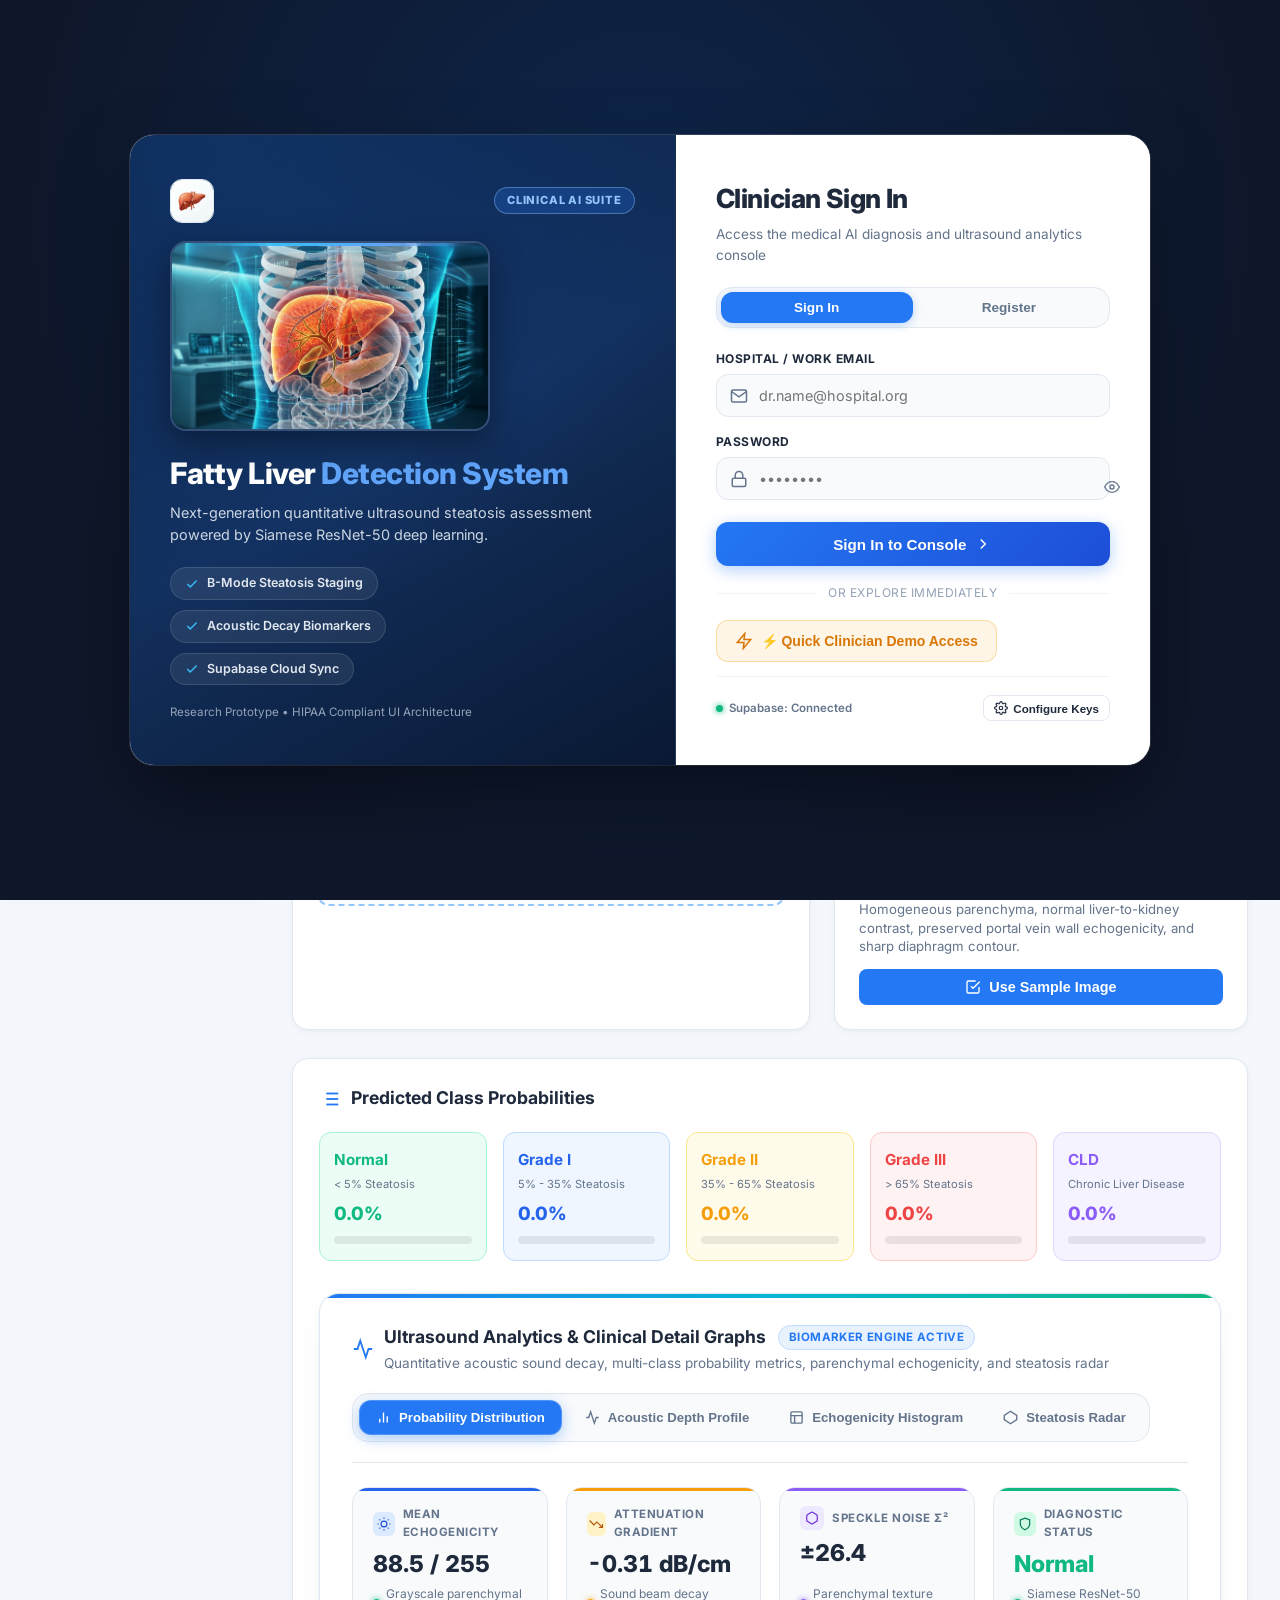
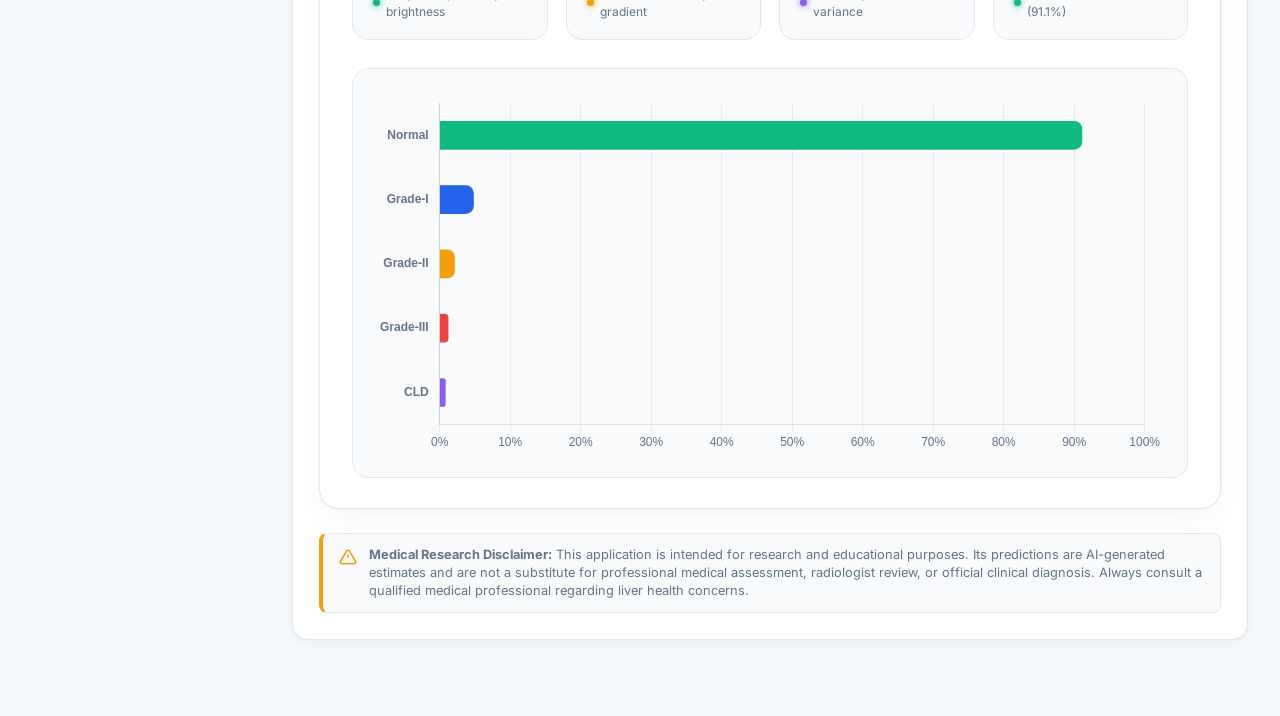
==== commit f749892b: "Configure live Supabase credentials, auth integration, and cloud prediction history sync" ====
--- a/index.html
+++ b/index.html
@@ -1118,10 +1118,10 @@
 
   <!-- Supabase JS Client SDK -->
   <script src="https://cdn.jsdelivr.net/npm/@supabase/supabase-js@2"></script>
-  <script src="/static/js/supabase_client.js?v=20261022.2"></script>
+  <script src="/static/js/supabase_client.js?v=20261022.13"></script>
 
   <!-- Charting Engine & Client JavaScript -->
   <script src="/static/js/chart.min.js"></script>
-  <script src="/static/js/dashboard.js?v=20261022.12"></script>
+  <script src="/static/js/dashboard.js?v=20261022.13"></script>
 </body>
 </html>
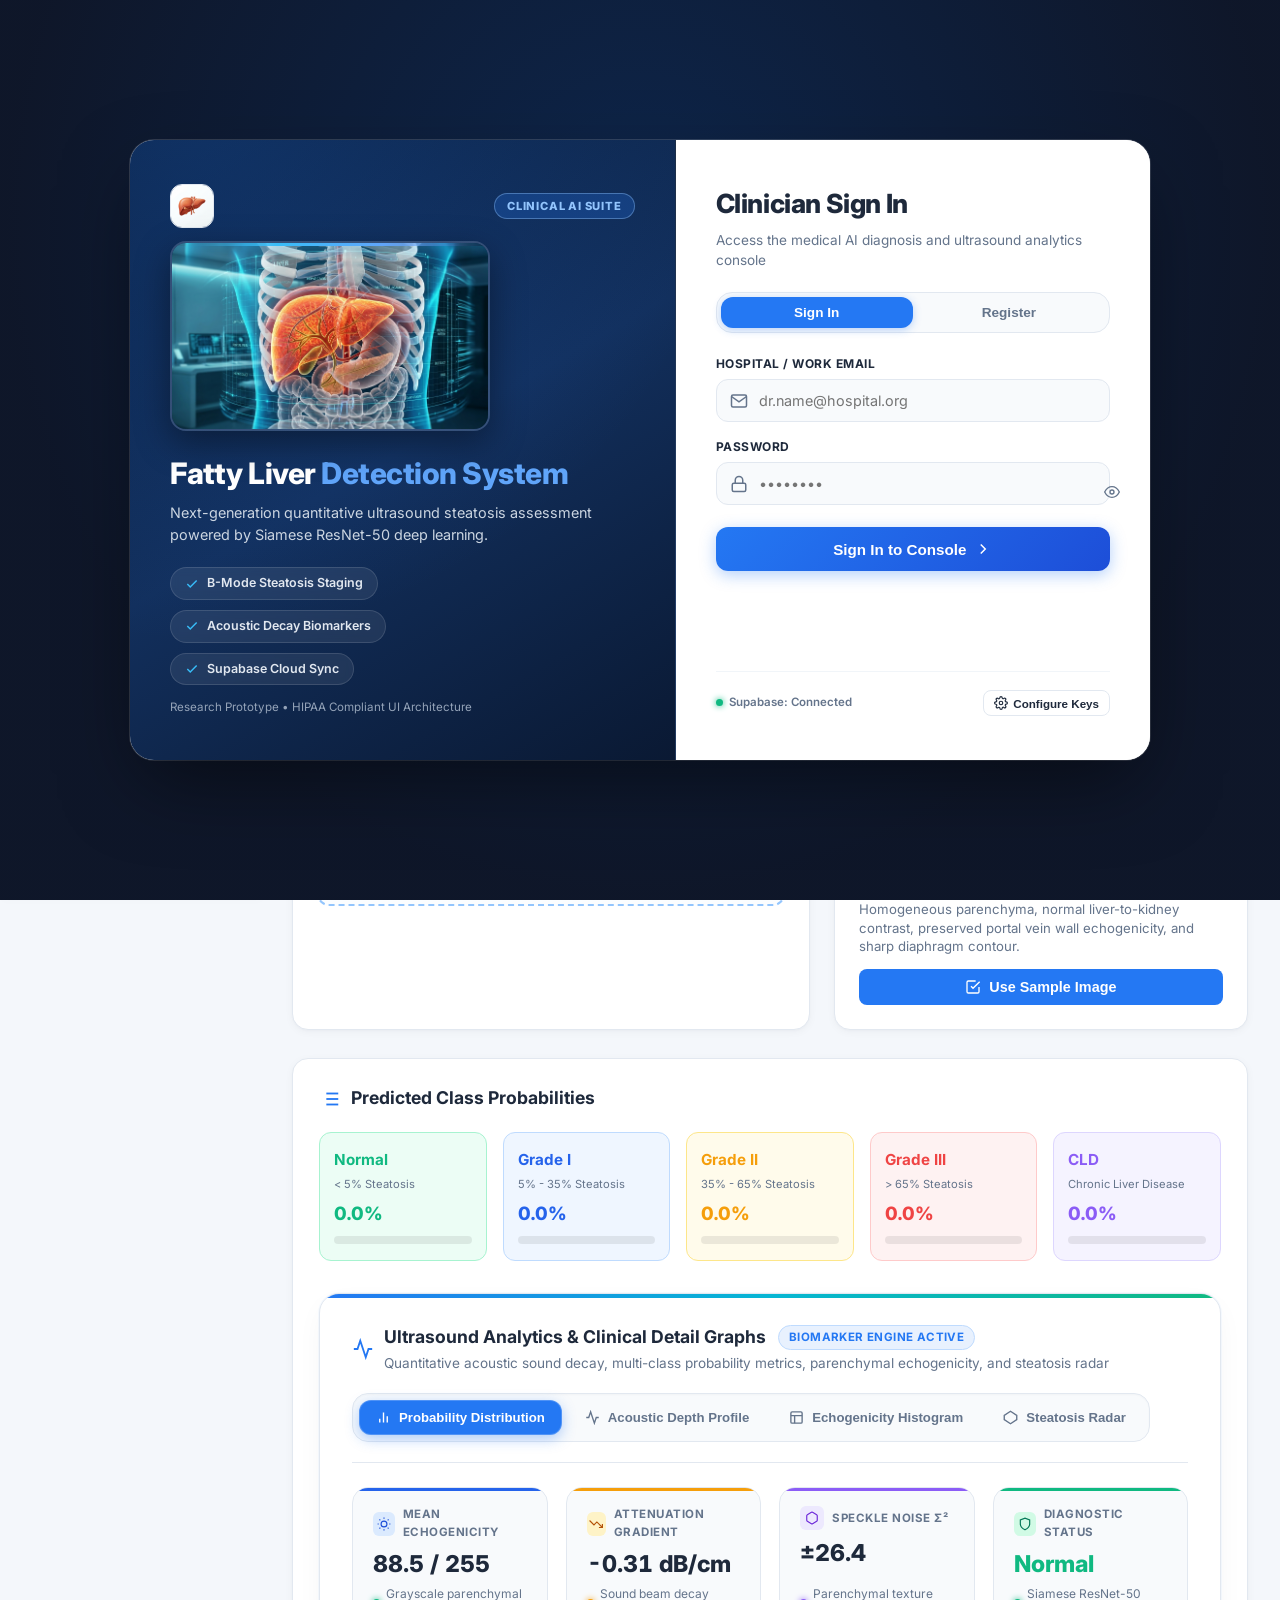
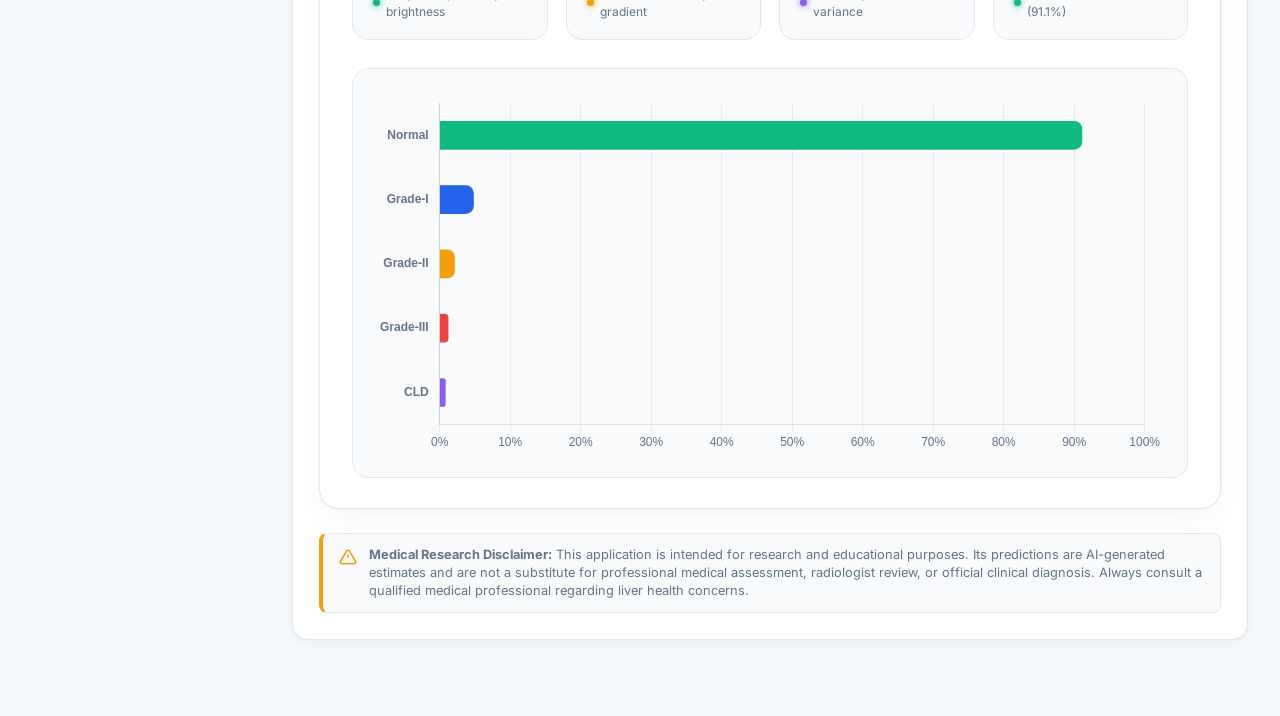
==== commit 5787592b: "Remove quick demo access button and mock demo login fallbacks" ====
--- a/index.html
+++ b/index.html
@@ -243,17 +243,6 @@
               <svg xmlns="http://www.w3.org/2000/svg" width="18" height="18" viewBox="0 0 24 24" fill="none" stroke="currentColor" stroke-width="2"><polyline points="9 18 15 12 9 6"></polyline></svg>
             </button>
           </form>
-
-          <!-- Divider -->
-          <div class="auth-divider">
-            <span>or explore immediately</span>
-          </div>
-
-          <!-- Quick Clinician Demo Access Button -->
-          <button type="button" class="btn-demo-access" id="btnDemoLogin">
-            <svg xmlns="http://www.w3.org/2000/svg" width="18" height="18" viewBox="0 0 24 24" fill="none" stroke="currentColor" stroke-width="2"><polygon points="13 2 3 14 12 14 11 22 21 10 12 10 13 2"></polygon></svg>
-            <span>⚡ Quick Clinician Demo Access</span>
-          </button>
         </div>
 
         <!-- Supabase Connection Config Bar at Bottom of Card -->
@@ -1118,10 +1107,10 @@
 
   <!-- Supabase JS Client SDK -->
   <script src="https://cdn.jsdelivr.net/npm/@supabase/supabase-js@2"></script>
-  <script src="/static/js/supabase_client.js?v=20261022.13"></script>
+  <script src="/static/js/supabase_client.js?v=20261022.15"></script>
 
   <!-- Charting Engine & Client JavaScript -->
   <script src="/static/js/chart.min.js"></script>
-  <script src="/static/js/dashboard.js?v=20261022.13"></script>
+  <script src="/static/js/dashboard.js?v=20261022.15"></script>
 </body>
 </html>
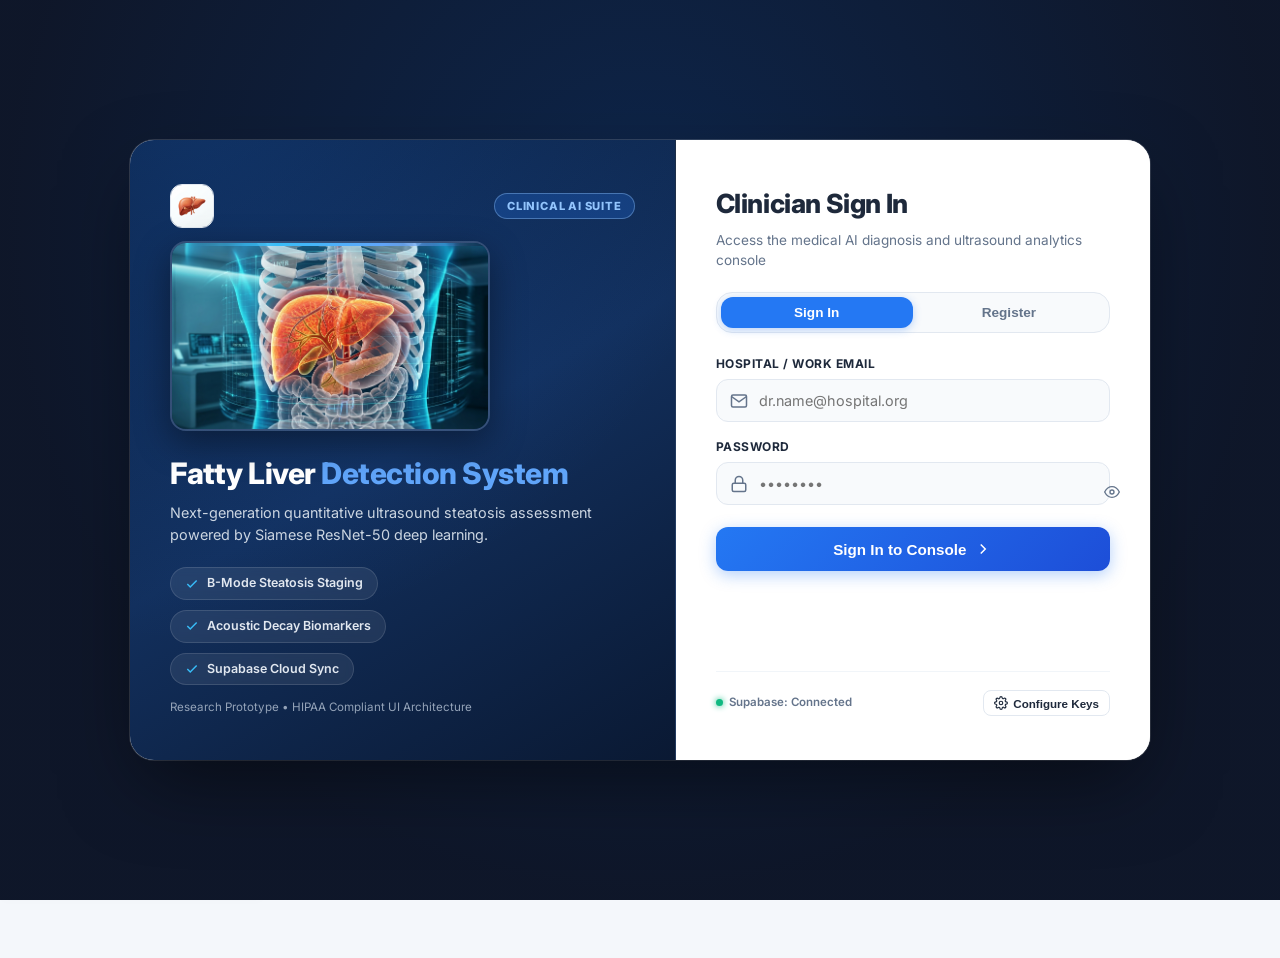
==== commit 2af72896: "Fix Upload & Predict workstation view, implement interactive Settings, and add downloadable ISO A4 c" ====
--- a/index.html
+++ b/index.html
@@ -11,7 +11,7 @@
   <link href="https://fonts.googleapis.com/css2?family=Inter:wght@400;500;600;700;800&display=swap" rel="stylesheet">
   
   <!-- Clinical Dashboard CSS -->
-  <link rel="stylesheet" href="/static/css/dashboard.css?v=20261022.5">
+  <link rel="stylesheet" href="/static/css/dashboard.css?v=20261022.16">
 
   <!-- Resilient Styling for Analytics & Clinical Graph Card -->
   <style>
@@ -483,6 +483,111 @@
             </div>
           </div>
 
+          <!-- Clinical System KPI Grid -->
+          <div class="dashboard-kpi-grid">
+            <div class="kpi-card">
+              <div class="kpi-icon-pill blue">
+                <svg xmlns="http://www.w3.org/2000/svg" width="22" height="22" viewBox="0 0 24 24" fill="none" stroke="currentColor" stroke-width="2"><path d="M14 2H6a2 2 0 0 0-2 2v16a2 2 0 0 0 2 2h12a2 2 0 0 0 2-2V8z"></path><polyline points="14 2 14 8 20 8"></polyline><line x1="16" y1="13" x2="8" y2="13"></line><line x1="16" y1="17" x2="8" y2="17"></line></svg>
+              </div>
+              <div>
+                <div class="kpi-label">Diagnostic Scans</div>
+                <div class="kpi-value" id="kpiTotalScans">--</div>
+                <div class="kpi-sub">Total scans archived in cloud</div>
+              </div>
+            </div>
+
+            <div class="kpi-card">
+              <div class="kpi-icon-pill green">
+                <svg xmlns="http://www.w3.org/2000/svg" width="22" height="22" viewBox="0 0 24 24" fill="none" stroke="currentColor" stroke-width="2"><path d="M22 12h-4l-3 9L9 3l-3 9H2"></path></svg>
+              </div>
+              <div>
+                <div class="kpi-label">AI Engine</div>
+                <div class="kpi-value">ResNet-50</div>
+                <div class="kpi-sub">Siamese Deep Feature Embedder</div>
+              </div>
+            </div>
+
+            <div class="kpi-card">
+              <div class="kpi-icon-pill purple">
+                <svg xmlns="http://www.w3.org/2000/svg" width="22" height="22" viewBox="0 0 24 24" fill="none" stroke="currentColor" stroke-width="2"><path d="M18 10h-1.26A8 8 0 1 0 9 20h9a5 5 0 0 0 0-10z"></path></svg>
+              </div>
+              <div>
+                <div class="kpi-label">Cloud Database</div>
+                <div class="kpi-value" id="kpiCloudStatus">Supabase</div>
+                <div class="kpi-sub">Active live synchronization</div>
+              </div>
+            </div>
+
+            <div class="kpi-card">
+              <div class="kpi-icon-pill amber">
+                <svg xmlns="http://www.w3.org/2000/svg" width="22" height="22" viewBox="0 0 24 24" fill="none" stroke="currentColor" stroke-width="2"><circle cx="12" cy="12" r="10"></circle><polyline points="12 6 12 12 14 14"></polyline></svg>
+              </div>
+              <div>
+                <div class="kpi-label">Inference Speed</div>
+                <div class="kpi-value">~180ms</div>
+                <div class="kpi-sub">Real-time CPU execution</div>
+              </div>
+            </div>
+          </div>
+
+          <!-- Quick Action Launch Banner -->
+          <div class="dashboard-action-banner">
+            <div class="action-banner-content">
+              <h3>Start Ultrasound Steatosis Examination</h3>
+              <p>Upload a B-mode ultrasound DICOM/image or test with verified reference scans in the dedicated clinical workstation. Instant 5-stage staging, acoustic attenuation profiling, and ISO A4 PDF report generation.</p>
+            </div>
+            <div class="action-banner-btns">
+              <button type="button" class="btn-primary" id="btnLaunchPredict">
+                <svg xmlns="http://www.w3.org/2000/svg" width="16" height="16" viewBox="0 0 24 24" fill="none" stroke="currentColor" stroke-width="2"><polyline points="16 16 12 12 8 16"></polyline><line x1="12" y1="12" x2="12" y2="21"></line><path d="M20.39 18.39A5 5 0 0 0 18 9h-1.26A8 8 0 1 0 3 16.3"></path></svg>
+                Open Analysis Workstation
+              </button>
+              <button type="button" class="btn-secondary" id="btnOpenHistoryFromDash">
+                <svg xmlns="http://www.w3.org/2000/svg" width="16" height="16" viewBox="0 0 24 24" fill="none" stroke="currentColor" stroke-width="2"><circle cx="12" cy="12" r="10"></circle><polyline points="12 6 12 12 16 14"></polyline></svg>
+                View History
+              </button>
+            </div>
+          </div>
+
+        </section>
+
+        <!-- ==================================================================
+             VIEW 2: Dedicated Upload & Predict Workstation
+             ================================================================== -->
+        <section class="view-section" id="predict-view">
+          
+          <!-- Patient & Examination Demographics (Included in A4 Medical Report) -->
+          <div class="patient-meta-card">
+            <div class="patient-meta-header">
+              <h4>
+                <svg xmlns="http://www.w3.org/2000/svg" width="16" height="16" viewBox="0 0 24 24" fill="none" stroke="currentColor" stroke-width="2"><path d="M20 21v-2a4 4 0 0 0-4-4H8a4 4 0 0 0-4 4v2"></path><circle cx="12" cy="7" r="4"></circle></svg>
+                Patient &amp; Examination Information (Included in Downloadable A4 Report)
+              </h4>
+              <span>Editable &bull; Auto-populated from clinician session</span>
+            </div>
+            <div class="patient-meta-grid">
+              <div class="meta-field">
+                <label for="inputPatientId">Patient ID / MRN</label>
+                <input type="text" id="inputPatientId" placeholder="PT-2026-8841" value="PT-2026-8841">
+              </div>
+              <div class="meta-field">
+                <label for="inputPatientName">Patient Full Name</label>
+                <input type="text" id="inputPatientName" placeholder="e.g. Alex Morgan" value="Alex Morgan">
+              </div>
+              <div class="meta-field">
+                <label for="inputPatientAgeGender">Age / Gender</label>
+                <input type="text" id="inputPatientAgeGender" placeholder="52 / Female" value="52 / Female">
+              </div>
+              <div class="meta-field">
+                <label for="inputExamDate">Examination Date</label>
+                <input type="date" id="inputExamDate">
+              </div>
+              <div class="meta-field">
+                <label for="inputClinicalNotes">Clinical Indication / Reason for Exam</label>
+                <input type="text" id="inputClinicalNotes" placeholder="Suspected hepatic steatosis / elevated transaminases" value="Suspected hepatic steatosis (MASLD) with elevated ALT/AST">
+              </div>
+            </div>
+          </div>
+
           <!-- Two-Column Analysis Workspace -->
           <div class="analysis-workspace">
             
@@ -644,9 +749,13 @@
                 Healthy liver with no steatosis. Liver echogenicity is normal.
               </p>
               <div class="summary-actions-row">
-                <button type="button" class="btn-small btn-primary" id="printReportBtn">
+                <button type="button" class="btn-small btn-primary" id="btnDownloadA4Report">
+                  <svg xmlns="http://www.w3.org/2000/svg" width="14" height="14" viewBox="0 0 24 24" fill="none" stroke="currentColor" stroke-width="2"><path d="M14 2H6a2 2 0 0 0-2 2v16a2 2 0 0 0 2 2h12a2 2 0 0 0 2-2V8z"></path><polyline points="14 2 14 8 20 8"></polyline><line x1="16" y1="13" x2="8" y2="13"></line><line x1="16" y1="17" x2="8" y2="17"></line><polyline points="10 9 9 9 8 9"></polyline></svg>
+                  Download Medical Report (A4 Sheet)
+                </button>
+                <button type="button" class="btn-small btn-secondary" id="printReportBtn">
                   <svg xmlns="http://www.w3.org/2000/svg" width="14" height="14" viewBox="0 0 24 24" fill="none" stroke="currentColor" stroke-width="2"><polyline points="6 9 6 2 18 2 18 9"></polyline><path d="M6 18H4a2 2 0 0 1-2-2v-5a2 2 0 0 1 2-2h16a2 2 0 0 1 2 2v5a2 2 0 0 1-2 2h-2"></path><rect x="6" y="14" width="12" height="8"></rect></svg>
-                  Print / Export Report
+                  Quick Print
                 </button>
                 <button type="button" class="btn-small btn-secondary" id="copyJsonBtn">
                   <svg xmlns="http://www.w3.org/2000/svg" width="14" height="14" viewBox="0 0 24 24" fill="none" stroke="currentColor" stroke-width="2"><rect x="9" y="9" width="13" height="13" rx="2" ry="2"></rect><path d="M5 15H4a2 2 0 0 1-2-2V4a2 2 0 0 1 2-2h9a2 2 0 0 1 2 2v1"></path></svg>
@@ -1017,30 +1126,210 @@
              VIEW 5: Settings Section
              ================================================================== -->
         <section class="view-section" id="settings-view">
-          <div class="dashboard-card" style="max-width: 600px;">
-            <h3 class="card-title" style="margin-bottom: 20px;">System Preferences</h3>
-            <div class="spec-list">
-              <div class="spec-row" style="align-items: center;">
-                <span class="spec-label">Color Theme</span>
-                <span class="spec-value">Light &bull; Dark mode available via topbar</span>
-              </div>
-              <div class="spec-row" style="align-items: center;">
-                <span class="spec-label">Default Analysis Mode</span>
-                <span class="spec-value">5-Class Multi-class (Grade 0 - CLD)</span>
-              </div>
-              <div class="spec-row" style="align-items: center;">
-                <span class="spec-label">Uncertainty Threshold</span>
-                <span class="spec-value">40% Multi-class / 60% Binary</span>
-              </div>
-              <div class="spec-row" style="align-items: center;">
-                <span class="spec-label">Model Weights File</span>
-                <span class="spec-value">best_model.pth (98.8 MB)</span>
-              </div>
-              <div class="spec-row" style="align-items: center;">
-                <span class="spec-label">System Version</span>
-                <span class="spec-value">v2.4.0 Clinical Release</span>
-              </div>
-            </div>
+          <div class="settings-container">
+            
+            <!-- 1. Clinical Facility & Practitioner Profile -->
+            <div class="settings-card">
+              <div class="settings-card-header">
+                <div class="settings-card-icon">
+                  <svg xmlns="http://www.w3.org/2000/svg" width="20" height="20" viewBox="0 0 24 24" fill="none" stroke="currentColor" stroke-width="2"><path d="M19 21v-2a4 4 0 0 0-4-4H9a4 4 0 0 0-4 4v2"></path><circle cx="12" cy="7" r="4"></circle></svg>
+                </div>
+                <div>
+                  <h3 class="settings-card-title">Clinical Profile &amp; Hospital Header</h3>
+                  <span class="settings-card-sub">Included on the official downloadable A4 medical reports</span>
+                </div>
+              </div>
+
+              <div class="settings-row">
+                <div class="settings-row-info">
+                  <div class="settings-row-label">Healthcare Facility / Hospital</div>
+                  <div class="settings-row-desc">Institution name on printed clinical documentation</div>
+                </div>
+                <input type="text" class="settings-input" id="setHospitalName" value="Metropolitan General Hospital">
+              </div>
+
+              <div class="settings-row">
+                <div class="settings-row-info">
+                  <div class="settings-row-label">Clinical Department</div>
+                  <div class="settings-row-desc">Medical division or imaging center</div>
+                </div>
+                <input type="text" class="settings-input" id="setDepartment" value="Department of Hepatology &amp; Ultrasound">
+              </div>
+
+              <div class="settings-row">
+                <div class="settings-row-info">
+                  <div class="settings-row-label">Attending Radiologist / Clinician</div>
+                  <div class="settings-row-desc">Name appearing on report electronic signature</div>
+                </div>
+                <input type="text" class="settings-input" id="setClinicianName" value="Dr. Rahul Yadav, MD">
+              </div>
+
+              <div class="settings-row">
+                <div class="settings-row-info">
+                  <div class="settings-row-label">Medical License / ID</div>
+                  <div class="settings-row-desc">Physician accreditation or PACS terminal identifier</div>
+                </div>
+                <input type="text" class="settings-input" id="setLicenseNumber" value="RAD-77402-NY">
+              </div>
+            </div>
+
+            <!-- 2. AI Inference & Diagnostic Parameters -->
+            <div class="settings-card">
+              <div class="settings-card-header">
+                <div class="settings-card-icon">
+                  <svg xmlns="http://www.w3.org/2000/svg" width="20" height="20" viewBox="0 0 24 24" fill="none" stroke="currentColor" stroke-width="2"><path d="M22 12h-4l-3 9L9 3l-3 9H2"></path></svg>
+                </div>
+                <div>
+                  <h3 class="settings-card-title">AI Inference &amp; Diagnostic Staging</h3>
+                  <span class="settings-card-sub">Configure deep learning behavior and reporting defaults</span>
+                </div>
+              </div>
+
+              <div class="settings-row">
+                <div class="settings-row-info">
+                  <div class="settings-row-label">Default Classification Mode</div>
+                  <div class="settings-row-desc">Preset active mode when loading the workstation</div>
+                </div>
+                <select class="settings-input" id="setDefaultMode">
+                  <option value="multiclass" selected>5-Class Multi-stage (Normal &ndash; CLD)</option>
+                  <option value="binary">Binary (Normal vs Steatotic)</option>
+                </select>
+              </div>
+
+              <div class="settings-row">
+                <div class="settings-row-info">
+                  <div class="settings-row-label">Confidence Alert Threshold</div>
+                  <div class="settings-row-desc">Flag predictions below this threshold as uncertain</div>
+                </div>
+                <div class="range-slider-wrapper">
+                  <input type="range" class="range-slider" id="setThreshold" min="50" max="95" step="5" value="75">
+                  <span class="range-badge" id="setThresholdVal">75%</span>
+                </div>
+              </div>
+
+              <div class="settings-row">
+                <div class="settings-row-info">
+                  <div class="settings-row-label">Acoustic Biomarker Profiling</div>
+                  <div class="settings-row-desc">Calculate sound decay and hepatorenal contrast ratios</div>
+                </div>
+                <label class="toggle-switch">
+                  <input type="checkbox" id="setEnableBiomarkers" checked>
+                  <span class="toggle-slider"></span>
+                </label>
+              </div>
+
+              <div class="settings-row">
+                <div class="settings-row-info">
+                  <div class="settings-row-label">Auto-Open A4 Report Preview</div>
+                  <div class="settings-row-desc">Display the printable A4 sheet modal right after inference</div>
+                </div>
+                <label class="toggle-switch">
+                  <input type="checkbox" id="setAutoOpenReport">
+                  <span class="toggle-slider"></span>
+                </label>
+              </div>
+            </div>
+
+            <!-- 3. Backend API Server Connection -->
+            <div class="settings-card">
+              <div class="settings-card-header">
+                <div class="settings-card-icon">
+                  <svg xmlns="http://www.w3.org/2000/svg" width="20" height="20" viewBox="0 0 24 24" fill="none" stroke="currentColor" stroke-width="2"><rect x="2" y="2" width="20" height="8" rx="2" ry="2"></rect><rect x="2" y="14" width="20" height="8" rx="2" ry="2"></rect><line x1="6" y1="6" x2="6.01" y2="6"></line><line x1="6" y1="18" x2="6.01" y2="18"></line></svg>
+                </div>
+                <div>
+                  <h3 class="settings-card-title">Backend API Server</h3>
+                  <span class="settings-card-sub">Inference engine endpoint and connectivity diagnostics</span>
+                </div>
+              </div>
+
+              <div class="settings-row">
+                <div class="settings-row-info">
+                  <div class="settings-row-label">API Base URL</div>
+                  <div class="settings-row-desc">Where ultrasound images are dispatched for model inference</div>
+                </div>
+                <input type="url" class="settings-input" id="setBackendUrl" placeholder="https://fatty-liver-ramiyaa.onrender.com" value="https://fatty-liver-ramiyaa.onrender.com" style="min-width: 260px;">
+              </div>
+
+              <div class="settings-row">
+                <div class="settings-row-info">
+                  <div class="settings-row-label">Quick Presets</div>
+                  <div class="settings-row-desc">Switch between deployed cloud and local development</div>
+                </div>
+                <div style="display: flex; gap: 8px;">
+                  <button type="button" class="btn-small btn-secondary" id="btnPresetRender">Render Cloud</button>
+                  <button type="button" class="btn-small btn-secondary" id="btnPresetLocal">Localhost</button>
+                </div>
+              </div>
+
+              <div class="settings-row">
+                <div class="settings-row-info">
+                  <div class="settings-row-label">Connection Health</div>
+                  <div class="settings-row-desc" id="backendPingResult">Not tested in this session</div>
+                </div>
+                <button type="button" class="btn-small btn-primary" id="btnTestBackend">
+                  <svg xmlns="http://www.w3.org/2000/svg" width="14" height="14" viewBox="0 0 24 24" fill="none" stroke="currentColor" stroke-width="2"><polyline points="23 4 23 10 17 10"></polyline><path d="M20.49 15a9 9 0 1 1-2.12-9.36L23 10"></path></svg>
+                  Ping Server
+                </button>
+              </div>
+            </div>
+
+            <!-- 4. Cloud Database & Appearance -->
+            <div class="settings-card">
+              <div class="settings-card-header">
+                <div class="settings-card-icon">
+                  <svg xmlns="http://www.w3.org/2000/svg" width="20" height="20" viewBox="0 0 24 24" fill="none" stroke="currentColor" stroke-width="2"><path d="M18 10h-1.26A8 8 0 1 0 9 20h9a5 5 0 0 0 0-10z"></path></svg>
+                </div>
+                <div>
+                  <h3 class="settings-card-title">Cloud Database &amp; Appearance</h3>
+                  <span class="settings-card-sub">Supabase synchronization and visual theme preferences</span>
+                </div>
+              </div>
+
+              <div class="settings-row">
+                <div class="settings-row-info">
+                  <div class="settings-row-label">Supabase Cloud Sync</div>
+                  <div class="settings-row-desc">Automatically archive patient predictions in Supabase table</div>
+                </div>
+                <label class="toggle-switch">
+                  <input type="checkbox" id="setAutoSyncSupabase" checked>
+                  <span class="toggle-slider"></span>
+                </label>
+              </div>
+
+              <div class="settings-row">
+                <div class="settings-row-info">
+                  <div class="settings-row-label">Supabase Credentials</div>
+                  <div class="settings-row-desc" id="settingsSupabaseLabel">Connected to production instance</div>
+                </div>
+                <button type="button" class="btn-small btn-secondary" id="btnOpenSupabaseFromSettings">
+                  Configure Keys
+                </button>
+              </div>
+
+              <div class="settings-row">
+                <div class="settings-row-info">
+                  <div class="settings-row-label">Interface Theme</div>
+                  <div class="settings-row-desc">Switch between clean medical light and dark PACS modes</div>
+                </div>
+                <div style="display: flex; gap: 8px;">
+                  <button type="button" class="btn-small btn-secondary" id="btnThemeLight">☀️ Light</button>
+                  <button type="button" class="btn-small btn-secondary" id="btnThemeDark">🌙 Dark</button>
+                </div>
+              </div>
+            </div>
+
+          </div>
+
+          <!-- Settings Actions Bar -->
+          <div class="settings-actions-bar">
+            <button type="button" class="btn-secondary" id="btnResetSettings">
+              <svg xmlns="http://www.w3.org/2000/svg" width="16" height="16" viewBox="0 0 24 24" fill="none" stroke="currentColor" stroke-width="2"><polyline points="1 4 1 10 7 10"></polyline><path d="M3.51 15a9 9 0 1 0 2.13-9.36L1 10"></path></svg>
+              Reset to Defaults
+            </button>
+            <button type="button" class="btn-primary" id="btnSaveSettings">
+              <svg xmlns="http://www.w3.org/2000/svg" width="16" height="16" viewBox="0 0 24 24" fill="none" stroke="currentColor" stroke-width="2"><path d="M19 21H5a2 2 0 0 1-2-2V5a2 2 0 0 1 2-2h11l5 5v11a2 2 0 0 1-2 2z"></path><polyline points="17 21 17 13 7 13 7 21"></polyline><polyline points="7 3 7 8 15 8"></polyline></svg>
+              Save All Preferences
+            </button>
           </div>
         </section>
 
@@ -1102,15 +1391,42 @@
     </div>
   </div>
 
+  <!-- A4 Medical Diagnostic Report Modal -->
+  <div class="a4-modal-overlay" id="a4ReportModal">
+    <div class="a4-modal-toolbar">
+      <div class="a4-toolbar-title">
+        <svg xmlns="http://www.w3.org/2000/svg" width="18" height="18" viewBox="0 0 24 24" fill="none" stroke="currentColor" stroke-width="2"><path d="M14 2H6a2 2 0 0 0-2 2v16a2 2 0 0 0 2 2h12a2 2 0 0 0 2-2V8z"></path><polyline points="14 2 14 8 20 8"></polyline><line x1="16" y1="13" x2="8" y2="13"></line><line x1="16" y1="17" x2="8" y2="17"></line><polyline points="10 9 9 9 8 9"></polyline></svg>
+        <span>Ultrasound Diagnostic Medical Report Preview</span>
+        <span class="a4-format-badge">ISO A4 (210 × 297 mm)</span>
+      </div>
+      <div class="a4-toolbar-actions">
+        <button type="button" class="btn-a4-print" id="btnPrintA4Report">
+          <svg xmlns="http://www.w3.org/2000/svg" width="16" height="16" viewBox="0 0 24 24" fill="none" stroke="currentColor" stroke-width="2"><polyline points="6 9 6 2 18 2 18 9"></polyline><path d="M6 18H4a2 2 0 0 1-2-2v-5a2 2 0 0 1 2-2h16a2 2 0 0 1 2 2v5a2 2 0 0 1-2 2h-2"></path><rect x="6" y="14" width="12" height="8"></rect></svg>
+          Print / Save as PDF (A4)
+        </button>
+        <button type="button" class="btn-a4-download" id="btnDownloadHtmlReport">
+          <svg xmlns="http://www.w3.org/2000/svg" width="16" height="16" viewBox="0 0 24 24" fill="none" stroke="currentColor" stroke-width="2"><path d="M21 15v4a2 2 0 0 1-2 2H5a2 2 0 0 1-2-2v-4"></path><polyline points="7 10 12 15 17 10"></polyline><line x1="12" y1="15" x2="12" y2="3"></line></svg>
+          Download HTML
+        </button>
+        <button type="button" class="btn-a4-close" id="btnCloseA4Report" title="Close Preview">&times;</button>
+      </div>
+    </div>
+    
+    <!-- Printable A4 Sheet Document -->
+    <div class="a4-report-sheet" id="a4ReportSheet">
+      <!-- Dynamically rendered by generateA4Report() -->
+    </div>
+  </div>
+
   <!-- Toast Notification -->
   <div class="toast" id="toast"></div>
 
   <!-- Supabase JS Client SDK -->
   <script src="https://cdn.jsdelivr.net/npm/@supabase/supabase-js@2"></script>
-  <script src="/static/js/supabase_client.js?v=20261022.15"></script>
+  <script src="/static/js/supabase_client.js?v=20261022.16"></script>
 
   <!-- Charting Engine & Client JavaScript -->
   <script src="/static/js/chart.min.js"></script>
-  <script src="/static/js/dashboard.js?v=20261022.15"></script>
+  <script src="/static/js/dashboard.js?v=20261022.16"></script>
 </body>
 </html>
--- a/static/css/dashboard.css
+++ b/static/css/dashboard.css
@@ -2395,3 +2395,886 @@
   }
 }
 
+/* ==========================================================================
+   Dashboard KPI & Quick Scan Launcher Styles
+   ========================================================================== */
+.dashboard-kpi-grid {
+  display: grid;
+  grid-template-columns: repeat(4, 1fr);
+  gap: 16px;
+  margin-bottom: 24px;
+}
+
+@media (max-width: 1024px) {
+  .dashboard-kpi-grid {
+    grid-template-columns: repeat(2, 1fr);
+  }
+}
+@media (max-width: 600px) {
+  .dashboard-kpi-grid {
+    grid-template-columns: 1fr;
+  }
+}
+
+.kpi-card {
+  background: var(--bg-surface);
+  border: 1px solid var(--border-color);
+  border-radius: var(--radius-lg);
+  padding: 18px 20px;
+  display: flex;
+  align-items: center;
+  gap: 16px;
+  box-shadow: var(--shadow-card);
+  transition: transform 0.2s ease, box-shadow 0.2s ease;
+}
+
+.kpi-card:hover {
+  transform: translateY(-2px);
+  box-shadow: var(--shadow-md);
+}
+
+.kpi-icon-pill {
+  width: 48px;
+  height: 48px;
+  border-radius: var(--radius-md);
+  display: flex;
+  align-items: center;
+  justify-content: center;
+  flex-shrink: 0;
+}
+
+.kpi-icon-pill.blue {
+  background: rgba(36, 120, 243, 0.12);
+  color: var(--primary);
+}
+
+.kpi-icon-pill.green {
+  background: rgba(16, 185, 129, 0.12);
+  color: #10b981;
+}
+
+.kpi-icon-pill.purple {
+  background: rgba(139, 92, 246, 0.12);
+  color: #8b5cf6;
+}
+
+.kpi-icon-pill.amber {
+  background: rgba(245, 158, 11, 0.12);
+  color: #f59e0b;
+}
+
+.kpi-label {
+  font-size: 0.75rem;
+  font-weight: 600;
+  text-transform: uppercase;
+  letter-spacing: 0.05em;
+  color: var(--text-muted);
+  margin-bottom: 4px;
+}
+
+.kpi-value {
+  font-size: 1.4rem;
+  font-weight: 700;
+  color: var(--text-heading);
+  line-height: 1.2;
+}
+
+.kpi-sub {
+  font-size: 0.75rem;
+  color: var(--text-light);
+  margin-top: 2px;
+}
+
+.dashboard-action-banner {
+  background: linear-gradient(135deg, rgba(36, 120, 243, 0.08) 0%, rgba(59, 130, 246, 0.03) 100%);
+  border: 1px solid var(--primary-border);
+  border-radius: var(--radius-xl);
+  padding: 24px 28px;
+  display: flex;
+  align-items: center;
+  justify-content: space-between;
+  gap: 24px;
+  margin-bottom: 24px;
+}
+
+@media (max-width: 768px) {
+  .dashboard-action-banner {
+    flex-direction: column;
+    align-items: flex-start;
+  }
+}
+
+.action-banner-content h3 {
+  font-size: 1.15rem;
+  font-weight: 700;
+  color: var(--text-heading);
+  margin-bottom: 6px;
+}
+
+.action-banner-content p {
+  font-size: 0.85rem;
+  color: var(--text-muted);
+  max-width: 600px;
+  line-height: 1.5;
+}
+
+.action-banner-btns {
+  display: flex;
+  align-items: center;
+  gap: 12px;
+  flex-shrink: 0;
+}
+
+/* ==========================================================================
+   Workstation Patient Metadata Grid
+   ========================================================================== */
+.patient-meta-card {
+  background: var(--bg-surface);
+  border: 1px solid var(--border-color);
+  border-radius: var(--radius-lg);
+  padding: 18px 22px;
+  margin-bottom: 22px;
+  box-shadow: var(--shadow-card);
+}
+
+.patient-meta-header {
+  display: flex;
+  align-items: center;
+  justify-content: space-between;
+  margin-bottom: 14px;
+  padding-bottom: 10px;
+  border-bottom: 1px solid var(--border-subtle);
+}
+
+.patient-meta-header h4 {
+  font-size: 0.85rem;
+  font-weight: 700;
+  text-transform: uppercase;
+  letter-spacing: 0.05em;
+  color: var(--text-muted);
+  display: flex;
+  align-items: center;
+  gap: 8px;
+}
+
+.patient-meta-header span {
+  font-size: 0.75rem;
+  color: var(--text-light);
+}
+
+.patient-meta-grid {
+  display: grid;
+  grid-template-columns: repeat(4, 1fr) 1.5fr;
+  gap: 14px;
+}
+
+@media (max-width: 1024px) {
+  .patient-meta-grid {
+    grid-template-columns: repeat(2, 1fr);
+  }
+}
+@media (max-width: 600px) {
+  .patient-meta-grid {
+    grid-template-columns: 1fr;
+  }
+}
+
+.meta-field label {
+  display: block;
+  font-size: 0.72rem;
+  font-weight: 600;
+  color: var(--text-muted);
+  margin-bottom: 5px;
+}
+
+.meta-field input {
+  width: 100%;
+  padding: 8px 12px;
+  font-size: 0.85rem;
+  background: var(--bg-surface-subtle);
+  border: 1px solid var(--border-color);
+  border-radius: var(--radius-sm);
+  color: var(--text-main);
+  transition: border-color 0.2s;
+}
+
+.meta-field input:focus {
+  border-color: var(--primary);
+  outline: none;
+}
+
+/* ==========================================================================
+   Settings View Interactive Styles
+   ========================================================================== */
+.settings-container {
+  display: grid;
+  grid-template-columns: repeat(2, 1fr);
+  gap: 20px;
+  margin-bottom: 24px;
+}
+
+@media (max-width: 900px) {
+  .settings-container {
+    grid-template-columns: 1fr;
+  }
+}
+
+.settings-card {
+  background: var(--bg-surface);
+  border: 1px solid var(--border-color);
+  border-radius: var(--radius-lg);
+  padding: 22px;
+  box-shadow: var(--shadow-card);
+}
+
+.settings-card-header {
+  display: flex;
+  align-items: center;
+  gap: 12px;
+  margin-bottom: 18px;
+  padding-bottom: 12px;
+  border-bottom: 1px solid var(--border-subtle);
+}
+
+.settings-card-icon {
+  width: 36px;
+  height: 36px;
+  border-radius: var(--radius-md);
+  background: var(--primary-light);
+  color: var(--primary);
+  display: flex;
+  align-items: center;
+  justify-content: center;
+  flex-shrink: 0;
+}
+
+.settings-card-title {
+  font-size: 1rem;
+  font-weight: 700;
+  color: var(--text-heading);
+}
+
+.settings-card-sub {
+  font-size: 0.75rem;
+  color: var(--text-muted);
+}
+
+.settings-row {
+  display: flex;
+  align-items: center;
+  justify-content: space-between;
+  gap: 16px;
+  padding: 12px 0;
+  border-bottom: 1px solid var(--border-subtle);
+}
+
+.settings-row:last-child {
+  border-bottom: none;
+}
+
+.settings-row-info {
+  flex: 1;
+}
+
+.settings-row-label {
+  font-size: 0.85rem;
+  font-weight: 600;
+  color: var(--text-main);
+}
+
+.settings-row-desc {
+  font-size: 0.72rem;
+  color: var(--text-muted);
+  margin-top: 2px;
+}
+
+.settings-input {
+  padding: 8px 12px;
+  font-size: 0.85rem;
+  background: var(--bg-surface-subtle);
+  border: 1px solid var(--border-color);
+  border-radius: var(--radius-sm);
+  color: var(--text-main);
+  min-width: 180px;
+}
+
+.settings-input:focus {
+  border-color: var(--primary);
+  outline: none;
+}
+
+/* Range Slider */
+.range-slider-wrapper {
+  display: flex;
+  align-items: center;
+  gap: 12px;
+}
+
+.range-slider {
+  accent-color: var(--primary);
+  cursor: pointer;
+}
+
+.range-badge {
+  font-size: 0.8rem;
+  font-weight: 700;
+  color: var(--primary);
+  background: var(--primary-light);
+  padding: 3px 8px;
+  border-radius: var(--radius-sm);
+  min-width: 44px;
+  text-align: center;
+}
+
+/* Toggle Switch */
+.toggle-switch {
+  position: relative;
+  display: inline-block;
+  width: 44px;
+  height: 24px;
+  flex-shrink: 0;
+}
+
+.toggle-switch input {
+  opacity: 0;
+  width: 0;
+  height: 0;
+}
+
+.toggle-slider {
+  position: absolute;
+  cursor: pointer;
+  inset: 0;
+  background-color: var(--border-color);
+  transition: 0.3s;
+  border-radius: 24px;
+}
+
+.toggle-slider:before {
+  position: absolute;
+  content: "";
+  height: 18px;
+  width: 18px;
+  left: 3px;
+  bottom: 3px;
+  background-color: white;
+  transition: 0.3s;
+  border-radius: 50%;
+}
+
+input:checked + .toggle-slider {
+  background-color: var(--primary);
+}
+
+input:checked + .toggle-slider:before {
+  transform: translateX(20px);
+}
+
+.settings-actions-bar {
+  display: flex;
+  align-items: center;
+  justify-content: flex-end;
+  gap: 14px;
+  padding: 16px 24px;
+  background: var(--bg-surface);
+  border: 1px solid var(--border-color);
+  border-radius: var(--radius-lg);
+  box-shadow: var(--shadow-card);
+}
+
+/* ==========================================================================
+   A4 Medical Report Modal & Printable Layout
+   ========================================================================== */
+.a4-modal-overlay {
+  position: fixed;
+  inset: 0;
+  z-index: 10005;
+  background: rgba(15, 23, 42, 0.85);
+  backdrop-filter: blur(10px);
+  display: flex;
+  flex-direction: column;
+  align-items: center;
+  padding: 20px;
+  overflow-y: auto;
+  opacity: 0;
+  visibility: hidden;
+  transition: opacity 0.3s ease, visibility 0.3s ease;
+}
+
+.a4-modal-overlay.show {
+  opacity: 1;
+  visibility: visible;
+}
+
+.a4-modal-toolbar {
+  width: 100%;
+  max-width: 210mm;
+  display: flex;
+  align-items: center;
+  justify-content: space-between;
+  padding: 12px 18px;
+  background: #1e293b;
+  color: #ffffff;
+  border-radius: var(--radius-md) var(--radius-md) 0 0;
+  box-shadow: var(--shadow-lg);
+  position: sticky;
+  top: 0;
+  z-index: 10;
+}
+
+.a4-toolbar-title {
+  display: flex;
+  align-items: center;
+  gap: 10px;
+  font-size: 0.9rem;
+  font-weight: 700;
+}
+
+.a4-format-badge {
+  font-size: 0.68rem;
+  background: rgba(36, 120, 243, 0.3);
+  color: #60a5fa;
+  padding: 2px 8px;
+  border-radius: 4px;
+  font-weight: 600;
+}
+
+.a4-toolbar-actions {
+  display: flex;
+  align-items: center;
+  gap: 10px;
+}
+
+.btn-a4-print {
+  display: flex;
+  align-items: center;
+  gap: 6px;
+  background: var(--primary);
+  color: #ffffff;
+  border: none;
+  padding: 8px 16px;
+  border-radius: var(--radius-sm);
+  font-size: 0.82rem;
+  font-weight: 600;
+  cursor: pointer;
+  transition: background 0.2s;
+}
+
+.btn-a4-print:hover {
+  background: var(--primary-hover);
+}
+
+.btn-a4-download {
+  display: flex;
+  align-items: center;
+  gap: 6px;
+  background: #334155;
+  color: #f1f5f9;
+  border: 1px solid #475569;
+  padding: 8px 14px;
+  border-radius: var(--radius-sm);
+  font-size: 0.82rem;
+  font-weight: 600;
+  cursor: pointer;
+  transition: background 0.2s;
+}
+
+.btn-a4-download:hover {
+  background: #475569;
+}
+
+.btn-a4-close {
+  background: transparent;
+  border: none;
+  color: #94a3b8;
+  font-size: 1.3rem;
+  cursor: pointer;
+  padding: 4px 8px;
+  display: flex;
+  align-items: center;
+  justify-content: center;
+}
+
+.btn-a4-close:hover {
+  color: #ffffff;
+}
+
+/* The actual A4 Sheet representation */
+.a4-report-sheet {
+  width: 210mm;
+  min-height: 297mm;
+  padding: 16mm 18mm;
+  background: #ffffff;
+  color: #0f172a;
+  font-family: 'Inter', -apple-system, BlinkMacSystemFont, 'Segoe UI', Roboto, sans-serif;
+  box-shadow: 0 15px 50px rgba(0, 0, 0, 0.25);
+  box-sizing: border-box;
+  border-radius: 0 0 var(--radius-md) var(--radius-md);
+  margin-bottom: 40px;
+  position: relative;
+}
+
+.report-header {
+  display: flex;
+  align-items: flex-start;
+  justify-content: space-between;
+  border-bottom: 2px solid #0f172a;
+  padding-bottom: 12px;
+  margin-bottom: 14px;
+}
+
+.report-brand {
+  display: flex;
+  align-items: center;
+  gap: 14px;
+}
+
+.report-logo-img {
+  width: 44px;
+  height: 44px;
+  border-radius: 8px;
+  object-fit: cover;
+}
+
+.report-facility-name {
+  font-size: 1.05rem;
+  font-weight: 800;
+  color: #0f172a;
+  letter-spacing: -0.01em;
+}
+
+.report-department-name {
+  font-size: 0.75rem;
+  font-weight: 600;
+  color: #475569;
+  text-transform: uppercase;
+  letter-spacing: 0.05em;
+  margin-top: 2px;
+}
+
+.report-meta-box {
+  text-align: right;
+  font-size: 0.72rem;
+  color: #475569;
+}
+
+.report-id-badge {
+  display: inline-block;
+  background: #0f172a;
+  color: #ffffff;
+  font-weight: 700;
+  font-size: 0.75rem;
+  padding: 3px 8px;
+  border-radius: 4px;
+  margin-bottom: 4px;
+  letter-spacing: 0.05em;
+}
+
+.report-doc-title {
+  text-align: center;
+  font-size: 1.15rem;
+  font-weight: 900;
+  color: #1e3a8a;
+  text-transform: uppercase;
+  letter-spacing: 0.06em;
+  margin: 10px 0 14px 0;
+  padding: 6px;
+  background: #eff6ff;
+  border-radius: 6px;
+  border: 1px solid #bfdbfe;
+}
+
+.report-patient-table {
+  width: 100%;
+  border-collapse: collapse;
+  margin-bottom: 14px;
+  font-size: 0.78rem;
+}
+
+.report-patient-table th {
+  background: #f8fafc;
+  color: #475569;
+  font-weight: 600;
+  text-align: left;
+  padding: 6px 10px;
+  border: 1px solid #cbd5e1;
+  width: 18%;
+}
+
+.report-patient-table td {
+  padding: 6px 10px;
+  border: 1px solid #cbd5e1;
+  color: #0f172a;
+  font-weight: 500;
+}
+
+.report-diagnosis-grid {
+  display: grid;
+  grid-template-columns: 190px 1fr;
+  gap: 16px;
+  margin-bottom: 14px;
+  background: #f8fafc;
+  border: 1px solid #cbd5e1;
+  border-radius: 8px;
+  padding: 12px;
+}
+
+.report-scan-box {
+  width: 190px;
+  height: 145px;
+  border: 1px solid #94a3b8;
+  border-radius: 6px;
+  overflow: hidden;
+  background: #000;
+  display: flex;
+  align-items: center;
+  justify-content: center;
+}
+
+.report-scan-box img {
+  width: 100%;
+  height: 100%;
+  object-fit: cover;
+}
+
+.report-primary-finding {
+  display: flex;
+  flex-direction: column;
+  justify-content: center;
+}
+
+.report-finding-badge {
+  display: inline-block;
+  font-size: 1.25rem;
+  font-weight: 900;
+  padding: 4px 14px;
+  border-radius: 6px;
+  color: #ffffff;
+  margin-bottom: 6px;
+  width: fit-content;
+}
+
+.report-finding-badge.normal { background: #059669; }
+.report-finding-badge.grade1 { background: #2563eb; }
+.report-finding-badge.grade2 { background: #d97706; }
+.report-finding-badge.grade3 { background: #dc2626; }
+.report-finding-badge.cld { background: #7c3aed; }
+
+.report-metrics-row {
+  display: flex;
+  gap: 18px;
+  font-size: 0.8rem;
+  margin: 6px 0;
+  color: #334155;
+}
+
+.report-metrics-row strong {
+  color: #0f172a;
+}
+
+.report-impression-text {
+  font-size: 0.8rem;
+  line-height: 1.45;
+  color: #334155;
+  margin-top: 4px;
+}
+
+.report-section-heading {
+  font-size: 0.85rem;
+  font-weight: 800;
+  color: #0f172a;
+  text-transform: uppercase;
+  letter-spacing: 0.05em;
+  border-bottom: 1px solid #cbd5e1;
+  padding-bottom: 4px;
+  margin: 12px 0 8px 0;
+}
+
+.report-table {
+  width: 100%;
+  border-collapse: collapse;
+  font-size: 0.74rem;
+  margin-bottom: 12px;
+}
+
+.report-table th {
+  background: #f1f5f9;
+  font-weight: 700;
+  color: #1e293b;
+  padding: 6px 8px;
+  border: 1px solid #cbd5e1;
+  text-align: left;
+}
+
+.report-table td {
+  padding: 5px 8px;
+  border: 1px solid #cbd5e1;
+  color: #334155;
+}
+
+.report-table tr.winner-row {
+  background: #eff6ff;
+  font-weight: 700;
+}
+
+.report-prob-track {
+  width: 100px;
+  height: 8px;
+  background: #e2e8f0;
+  border-radius: 4px;
+  overflow: hidden;
+  display: inline-block;
+  vertical-align: middle;
+  margin-left: 8px;
+}
+
+.report-prob-bar {
+  height: 100%;
+  background: #2563eb;
+  border-radius: 4px;
+}
+
+.report-recommendations-box {
+  background: #f8fafc;
+  border: 1px solid #cbd5e1;
+  border-radius: 6px;
+  padding: 10px 14px;
+  font-size: 0.78rem;
+  color: #334155;
+  line-height: 1.5;
+  margin-bottom: 14px;
+}
+
+.report-recommendations-box ol {
+  margin: 6px 0 0 18px;
+  padding: 0;
+}
+
+.report-recommendations-box li {
+  margin-bottom: 3px;
+}
+
+.report-signatures {
+  display: flex;
+  align-items: flex-end;
+  justify-content: space-between;
+  margin-top: 18px;
+  padding-top: 12px;
+  border-top: 1px solid #cbd5e1;
+}
+
+.report-qr-stamp {
+  display: flex;
+  align-items: center;
+  gap: 10px;
+}
+
+.qr-box {
+  width: 48px;
+  height: 48px;
+  border: 1px solid #94a3b8;
+  padding: 3px;
+  border-radius: 4px;
+  background: #fff;
+}
+
+.qr-box svg {
+  width: 100%;
+  height: 100%;
+}
+
+.qr-stamp-text {
+  font-size: 0.68rem;
+  color: #64748b;
+  line-height: 1.3;
+}
+
+.report-doctor-sig {
+  text-align: right;
+}
+
+.doctor-sig-line {
+  width: 180px;
+  border-bottom: 1px solid #0f172a;
+  margin-bottom: 6px;
+}
+
+.doctor-sig-name {
+  font-size: 0.85rem;
+  font-weight: 800;
+  color: #0f172a;
+}
+
+.doctor-sig-role {
+  font-size: 0.72rem;
+  color: #64748b;
+}
+
+.report-footer-notice {
+  font-size: 0.65rem;
+  color: #94a3b8;
+  text-align: center;
+  margin-top: 16px;
+  border-top: 1px dashed #e2e8f0;
+  padding-top: 6px;
+}
+
+/* ==========================================================================
+   PRINT STYLES FOR A4 MEDICAL REPORT
+   ========================================================================== */
+@media print {
+  body {
+    background: #ffffff !important;
+    color: #000000 !important;
+    margin: 0 !important;
+    padding: 0 !important;
+  }
+
+  /* Hide app navigation and all other views */
+  .sidebar,
+  .topbar,
+  .view-section,
+  .auth-overlay-portal,
+  .modal-backdrop,
+  .loading-overlay,
+  .toast,
+  .a4-modal-toolbar {
+    display: none !important;
+  }
+
+  .main-wrapper,
+  .content-area,
+  .app-container {
+    margin: 0 !important;
+    padding: 0 !important;
+    display: block !important;
+  }
+
+  .a4-modal-overlay {
+    position: static !important;
+    background: #ffffff !important;
+    padding: 0 !important;
+    margin: 0 !important;
+    overflow: visible !important;
+    display: block !important;
+    opacity: 1 !important;
+    visibility: visible !important;
+  }
+
+  .a4-report-sheet {
+    width: 100% !important;
+    max-width: 100% !important;
+    min-height: auto !important;
+    margin: 0 !important;
+    padding: 10mm 15mm !important;
+    box-shadow: none !important;
+    border: none !important;
+    page-break-after: avoid !important;
+  }
+
+  @page {
+    size: A4 portrait;
+    margin: 8mm 10mm;
+  }
+}
+
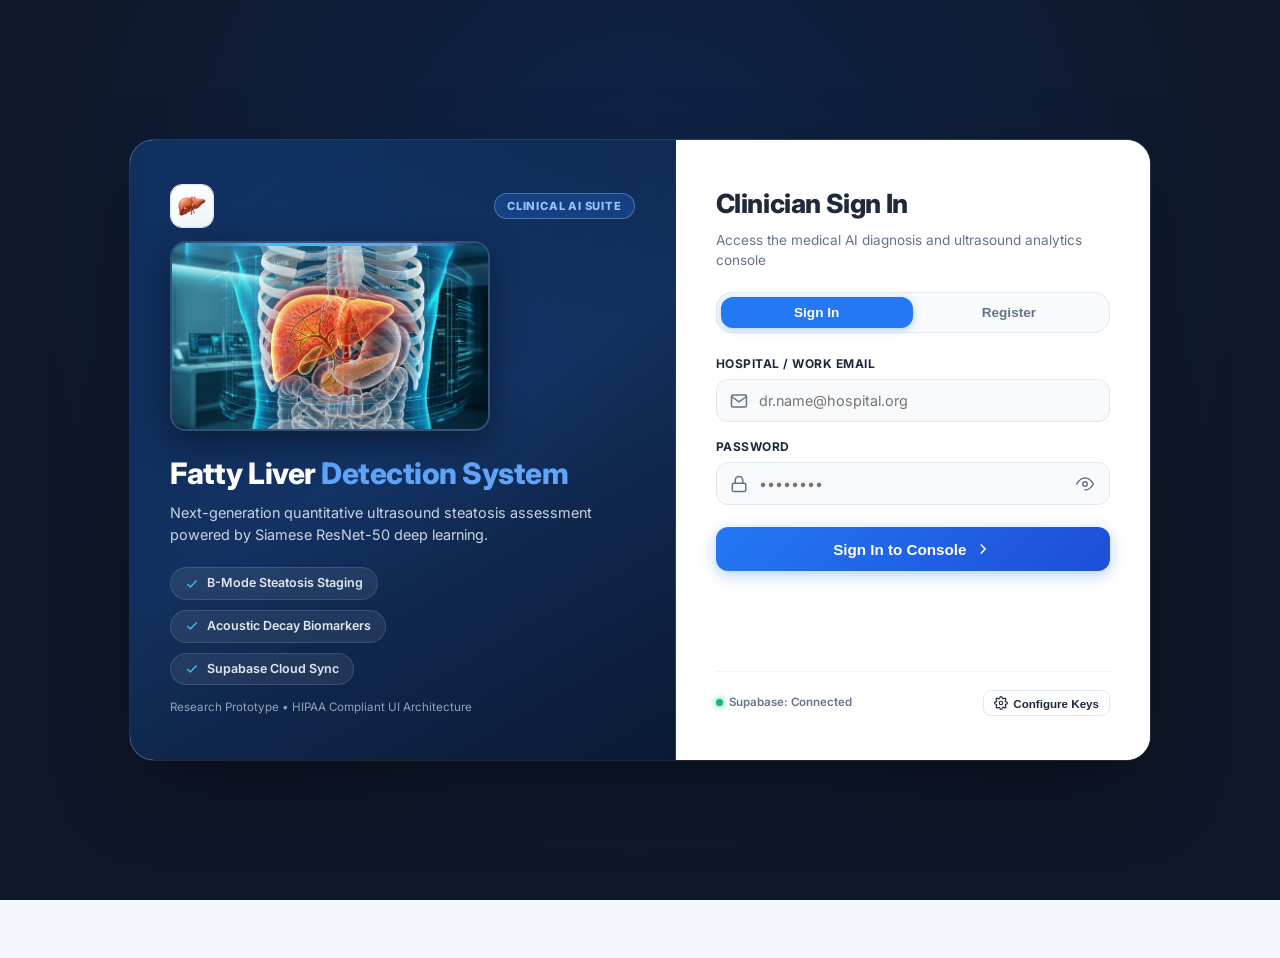
==== commit 1fc68216: "feat: add clinical AI splash preloader, HUD loader, and enhanced auth error handling - Add radar-sty" ====
--- a/index.html
+++ b/index.html
@@ -11,7 +11,7 @@
   <link href="https://fonts.googleapis.com/css2?family=Inter:wght@400;500;600;700;800&display=swap" rel="stylesheet">
   
   <!-- Clinical Dashboard CSS -->
-  <link rel="stylesheet" href="/static/css/dashboard.css?v=20261022.16">
+  <link rel="stylesheet" href="/static/css/dashboard.css?v=20261022.19">
 
   <!-- Resilient Styling for Analytics & Clinical Graph Card -->
   <style>
@@ -124,6 +124,36 @@
 </head>
 <body>
   <!-- ======================================================================
+       Clinical AI Splash Preloader
+       ====================================================================== -->
+  <div class="app-preloader" id="appPreloader">
+    <div class="preloader-card">
+      <div class="preloader-radar-wrapper">
+        <div class="radar-ring ring-1"></div>
+        <div class="radar-ring ring-2"></div>
+        <div class="radar-ring ring-3"></div>
+        <div class="preloader-center-icon">
+          <img src="/static/images/liver_logo.jpg" alt="Fatty Liver AI Logo" class="preloader-logo-img">
+        </div>
+      </div>
+      
+      <div class="preloader-brand-title">
+        <h2>Fatty Liver <span>Detection System</span></h2>
+        <span class="preloader-badge">Siamese ResNet-50 AI Engine</span>
+      </div>
+
+      <div class="preloader-status-container">
+        <span class="preloader-status-dot"></span>
+        <span class="preloader-status-text" id="preloaderStatusText">Initializing Ultrasound Diagnostic Console...</span>
+      </div>
+
+      <div class="preloader-progress-bar">
+        <div class="preloader-progress-fill" id="preloaderProgressFill"></div>
+      </div>
+    </div>
+  </div>
+
+  <!-- ======================================================================
        0. Modern Medical Authentication Portal (Supabase Powered)
        ====================================================================== -->
   <div class="auth-overlay-portal" id="authPortal">
@@ -194,13 +224,14 @@
 
             <div class="form-group">
               <label class="form-label" for="loginPassword">Password</label>
-              <div class="input-with-icon">
+              <div class="input-with-icon" id="loginPasswordWrap">
                 <svg xmlns="http://www.w3.org/2000/svg" width="18" height="18" viewBox="0 0 24 24" fill="none" stroke="currentColor" stroke-width="2"><rect x="3" y="11" width="18" height="11" rx="2" ry="2"></rect><path d="M7 11V7a5 5 0 0 1 10 0v4"></path></svg>
                 <input type="password" id="loginPassword" placeholder="••••••••" required autocomplete="current-password">
-                <button type="button" class="btn-toggle-pwd" data-target="loginPassword" aria-label="Toggle password visibility">
-                  <svg class="eye-open" xmlns="http://www.w3.org/2000/svg" width="16" height="16" viewBox="0 0 24 24" fill="none" stroke="currentColor" stroke-width="2"><path d="M1 12s4-8 11-8 11 8 11 8-4 8-11 8-11-8-11-8z"></path><circle cx="12" cy="12" r="3"></circle></svg>
+                <button type="button" class="btn-toggle-pwd" data-target="loginPassword" aria-label="Show password" title="Show password">
+                  <svg class="eye-icon" xmlns="http://www.w3.org/2000/svg" width="18" height="18" viewBox="0 0 24 24" fill="none" stroke="currentColor" stroke-width="2" stroke-linecap="round" stroke-linejoin="round"><path d="M1 12s4-8 11-8 11 8 11 8-4 8-11 8-11-8z"></path><circle cx="12" cy="12" r="3"></circle></svg>
                 </button>
               </div>
+              <div class="auth-field-error" id="loginErrorMsg" style="display: none;"></div>
             </div>
 
             <button type="submit" class="btn-auth-primary" id="btnSubmitLogin">
@@ -229,13 +260,14 @@
 
             <div class="form-group">
               <label class="form-label" for="registerPassword">Create Password</label>
-              <div class="input-with-icon">
+              <div class="input-with-icon" id="registerPasswordWrap">
                 <svg xmlns="http://www.w3.org/2000/svg" width="18" height="18" viewBox="0 0 24 24" fill="none" stroke="currentColor" stroke-width="2"><rect x="3" y="11" width="18" height="11" rx="2" ry="2"></rect><path d="M7 11V7a5 5 0 0 1 10 0v4"></path></svg>
                 <input type="password" id="registerPassword" placeholder="Minimum 6 characters" minlength="6" required>
-                <button type="button" class="btn-toggle-pwd" data-target="registerPassword" aria-label="Toggle password visibility">
-                  <svg class="eye-open" xmlns="http://www.w3.org/2000/svg" width="16" height="16" viewBox="0 0 24 24" fill="none" stroke="currentColor" stroke-width="2"><path d="M1 12s4-8 11-8 11 8 11 8-4 8-11 8-11-8-11-8z"></path><circle cx="12" cy="12" r="3"></circle></svg>
+                <button type="button" class="btn-toggle-pwd" data-target="registerPassword" aria-label="Show password" title="Show password">
+                  <svg class="eye-icon" xmlns="http://www.w3.org/2000/svg" width="18" height="18" viewBox="0 0 24 24" fill="none" stroke="currentColor" stroke-width="2" stroke-linecap="round" stroke-linejoin="round"><path d="M1 12s4-8 11-8 11 8 11 8-4 8-11 8-11-8z"></path><circle cx="12" cy="12" r="3"></circle></svg>
                 </button>
               </div>
+              <div class="auth-field-error" id="registerErrorMsg" style="display: none;"></div>
             </div>
 
             <button type="submit" class="btn-auth-primary" id="btnSubmitRegister">
@@ -274,6 +306,7 @@
           <h1>Fatty Liver <span>Detection System</span></h1>
           <span class="brand-badge">AI Ultrasound Analysis</span>
         </div>
+        <button type="button" class="sidebar-close-btn" id="sidebarCloseBtn" aria-label="Close Navigation">&times;</button>
       </div>
 
       <nav class="sidebar-nav">
@@ -342,6 +375,9 @@
         </div>
       </div>
     </aside>
+
+    <!-- Mobile Sidebar Backdrop Overlay -->
+    <div class="sidebar-backdrop" id="sidebarBackdrop"></div>
 
     <!-- ======================================================================
          Main Layout Wrapper
@@ -1340,9 +1376,13 @@
   <!-- Loading Overlay -->
   <div class="loading-overlay" id="loadingOverlay">
     <div class="loading-box">
-      <div class="spinner"></div>
-      <h3 style="font-size: 1.1rem; color: var(--text-heading);" id="loadingText">Processing...</h3>
-      <p style="font-size: 0.8rem; color: var(--text-muted);">Please wait while the neural network processes the ultrasound features.</p>
+      <div class="hud-radar-disc">
+        <div class="hud-ring-outer"></div>
+        <div class="hud-ring-inner"></div>
+        <div class="hud-center-dot"></div>
+      </div>
+      <h3 class="hud-title" id="loadingText">Processing Ultrasound Scan...</h3>
+      <p class="hud-subtitle" id="loadingSubtext">Please wait while the neural network analyzes ultrasound features.</p>
     </div>
   </div>
 
@@ -1393,29 +1433,35 @@
 
   <!-- A4 Medical Diagnostic Report Modal -->
   <div class="a4-modal-overlay" id="a4ReportModal">
-    <div class="a4-modal-toolbar">
-      <div class="a4-toolbar-title">
-        <svg xmlns="http://www.w3.org/2000/svg" width="18" height="18" viewBox="0 0 24 24" fill="none" stroke="currentColor" stroke-width="2"><path d="M14 2H6a2 2 0 0 0-2 2v16a2 2 0 0 0 2 2h12a2 2 0 0 0 2-2V8z"></path><polyline points="14 2 14 8 20 8"></polyline><line x1="16" y1="13" x2="8" y2="13"></line><line x1="16" y1="17" x2="8" y2="17"></line><polyline points="10 9 9 9 8 9"></polyline></svg>
-        <span>Ultrasound Diagnostic Medical Report Preview</span>
-        <span class="a4-format-badge">ISO A4 (210 × 297 mm)</span>
+    <div class="a4-modal-dialog">
+      <!-- Fixed Modal Header Toolbar -->
+      <div class="a4-modal-toolbar">
+        <div class="a4-toolbar-title">
+          <svg xmlns="http://www.w3.org/2000/svg" width="18" height="18" viewBox="0 0 24 24" fill="none" stroke="currentColor" stroke-width="2"><path d="M14 2H6a2 2 0 0 0-2 2v16a2 2 0 0 0 2 2h12a2 2 0 0 0 2-2V8z"></path><polyline points="14 2 14 8 20 8"></polyline><line x1="16" y1="13" x2="8" y2="13"></line><line x1="16" y1="17" x2="8" y2="17"></line><polyline points="10 9 9 9 8 9"></polyline></svg>
+          <span>Ultrasound Diagnostic Medical Report</span>
+          <span class="a4-format-badge">ISO A4 (210 × 297 mm)</span>
+        </div>
+        <div class="a4-toolbar-actions">
+          <button type="button" class="btn-a4-print" id="btnPrintA4Report">
+            <svg xmlns="http://www.w3.org/2000/svg" width="15" height="15" viewBox="0 0 24 24" fill="none" stroke="currentColor" stroke-width="2"><polyline points="6 9 6 2 18 2 18 9"></polyline><path d="M6 18H4a2 2 0 0 1-2-2v-5a2 2 0 0 1 2-2h16a2 2 0 0 1 2 2v5a2 2 0 0 1-2 2h-2"></path><rect x="6" y="14" width="12" height="8"></rect></svg>
+            Print / Save as PDF (A4)
+          </button>
+          <button type="button" class="btn-a4-download" id="btnDownloadHtmlReport">
+            <svg xmlns="http://www.w3.org/2000/svg" width="15" height="15" viewBox="0 0 24 24" fill="none" stroke="currentColor" stroke-width="2"><path d="M21 15v4a2 2 0 0 1-2 2H5a2 2 0 0 1-2-2v-4"></path><polyline points="7 10 12 15 17 10"></polyline><line x1="12" y1="15" x2="12" y2="3"></line></svg>
+            Download HTML
+          </button>
+          <button type="button" class="btn-a4-close" id="btnCloseA4Report" title="Close Preview">&times;</button>
+        </div>
       </div>
-      <div class="a4-toolbar-actions">
-        <button type="button" class="btn-a4-print" id="btnPrintA4Report">
-          <svg xmlns="http://www.w3.org/2000/svg" width="16" height="16" viewBox="0 0 24 24" fill="none" stroke="currentColor" stroke-width="2"><polyline points="6 9 6 2 18 2 18 9"></polyline><path d="M6 18H4a2 2 0 0 1-2-2v-5a2 2 0 0 1 2-2h16a2 2 0 0 1 2 2v5a2 2 0 0 1-2 2h-2"></path><rect x="6" y="14" width="12" height="8"></rect></svg>
-          Print / Save as PDF (A4)
-        </button>
-        <button type="button" class="btn-a4-download" id="btnDownloadHtmlReport">
-          <svg xmlns="http://www.w3.org/2000/svg" width="16" height="16" viewBox="0 0 24 24" fill="none" stroke="currentColor" stroke-width="2"><path d="M21 15v4a2 2 0 0 1-2 2H5a2 2 0 0 1-2-2v-4"></path><polyline points="7 10 12 15 17 10"></polyline><line x1="12" y1="15" x2="12" y2="3"></line></svg>
-          Download HTML
-        </button>
-        <button type="button" class="btn-a4-close" id="btnCloseA4Report" title="Close Preview">&times;</button>
+      
+      <!-- Scrollable Canvas Document Viewport -->
+      <div class="a4-document-viewport" id="a4DocumentViewport">
+        <!-- Printable A4 Sheet Document -->
+        <div class="a4-report-sheet" id="a4ReportSheet">
+          <!-- Dynamically rendered by generateA4Report() -->
+        </div>
       </div>
     </div>
-    
-    <!-- Printable A4 Sheet Document -->
-    <div class="a4-report-sheet" id="a4ReportSheet">
-      <!-- Dynamically rendered by generateA4Report() -->
-    </div>
   </div>
 
   <!-- Toast Notification -->
@@ -1423,10 +1469,10 @@
 
   <!-- Supabase JS Client SDK -->
   <script src="https://cdn.jsdelivr.net/npm/@supabase/supabase-js@2"></script>
-  <script src="/static/js/supabase_client.js?v=20261022.16"></script>
+  <script src="/static/js/supabase_client.js?v=20261022.19"></script>
 
   <!-- Charting Engine & Client JavaScript -->
   <script src="/static/js/chart.min.js"></script>
-  <script src="/static/js/dashboard.js?v=20261022.16"></script>
+  <script src="/static/js/dashboard.js?v=20261022.19"></script>
 </body>
 </html>
--- a/static/css/dashboard.css
+++ b/static/css/dashboard.css
@@ -101,6 +101,7 @@
 html {
   font-size: 16px;
   scroll-behavior: smooth;
+  overflow-x: hidden;
 }
 
 body {
@@ -111,6 +112,7 @@
   -webkit-font-smoothing: antialiased;
   min-height: 100vh;
   display: flex;
+  overflow-x: hidden;
 }
 
 /* App Wrapper Layout */
@@ -144,6 +146,48 @@
   align-items: center;
   gap: 14px;
   border-bottom: 1px solid var(--border-subtle);
+}
+
+.sidebar-close-btn {
+  display: none;
+  background: transparent;
+  border: none;
+  color: var(--text-muted);
+  font-size: 1.6rem;
+  line-height: 1;
+  cursor: pointer;
+  padding: 4px 8px;
+  margin-left: auto;
+  border-radius: var(--radius-sm);
+  transition: color 0.15s, background 0.15s;
+}
+
+.sidebar-close-btn:hover {
+  color: var(--text-heading);
+  background: var(--bg-surface-subtle);
+}
+
+.sidebar-backdrop {
+  position: fixed;
+  inset: 0;
+  background: rgba(15, 23, 42, 0.65);
+  backdrop-filter: blur(4px);
+  -webkit-backdrop-filter: blur(4px);
+  z-index: 998;
+  opacity: 0;
+  visibility: hidden;
+  pointer-events: none;
+  transition: opacity 0.25s ease, visibility 0.25s ease;
+}
+
+.sidebar-backdrop.active {
+  opacity: 1;
+  visibility: visible;
+  pointer-events: auto;
+}
+
+body.sidebar-drawer-open {
+  overflow: hidden;
 }
 
 .brand-logo-wrap {
@@ -1331,42 +1375,300 @@
   margin-bottom: 16px;
 }
 
-/* Loading & Toast States */
+/* ==========================================================================
+   Modern Medical AI Splash Preloader & HUD Loader
+   ========================================================================== */
+.app-preloader {
+  position: fixed;
+  inset: 0;
+  z-index: 99999;
+  background: radial-gradient(circle at center, #0f1c3a 0%, #080d1a 100%);
+  display: flex;
+  flex-direction: column;
+  align-items: center;
+  justify-content: center;
+  transition: opacity 0.5s cubic-bezier(0.4, 0, 0.2, 1), visibility 0.5s ease;
+}
+
+.app-preloader.fade-out {
+  opacity: 0;
+  visibility: hidden;
+  pointer-events: none;
+}
+
+.preloader-card {
+  display: flex;
+  flex-direction: column;
+  align-items: center;
+  text-align: center;
+  padding: 36px 40px;
+  border-radius: 24px;
+  background: rgba(15, 23, 42, 0.7);
+  border: 1px solid rgba(36, 120, 243, 0.3);
+  backdrop-filter: blur(20px);
+  -webkit-backdrop-filter: blur(20px);
+  box-shadow: 0 24px 70px rgba(0, 0, 0, 0.65), 0 0 45px rgba(36, 120, 243, 0.18);
+  max-width: 440px;
+  width: 90%;
+  position: relative;
+  overflow: hidden;
+}
+
+.preloader-card::before {
+  content: '';
+  position: absolute;
+  top: 0;
+  left: 0;
+  right: 0;
+  height: 3px;
+  background: linear-gradient(90deg, #2478f3, #06b6d4, #10b981);
+}
+
+.preloader-radar-wrapper {
+  position: relative;
+  width: 100px;
+  height: 100px;
+  display: flex;
+  align-items: center;
+  justify-content: center;
+  margin-bottom: 22px;
+}
+
+.radar-ring {
+  position: absolute;
+  border-radius: 50%;
+  border: 2px solid transparent;
+  pointer-events: none;
+}
+
+.radar-ring.ring-1 {
+  width: 100%;
+  height: 100%;
+  border-top-color: #2478f3;
+  border-bottom-color: #06b6d4;
+  animation: preloaderSpin 2s cubic-bezier(0.68, -0.55, 0.27, 1.55) infinite;
+}
+
+.radar-ring.ring-2 {
+  width: 78%;
+  height: 78%;
+  border-left-color: #10b981;
+  border-right-color: #3b82f6;
+  animation: preloaderSpinRev 1.6s linear infinite;
+}
+
+.radar-ring.ring-3 {
+  width: 56%;
+  height: 56%;
+  border: 1px dashed rgba(255, 255, 255, 0.25);
+}
+
+.preloader-center-icon {
+  width: 52px;
+  height: 52px;
+  border-radius: 14px;
+  overflow: hidden;
+  box-shadow: 0 0 22px rgba(36, 120, 243, 0.45);
+  display: flex;
+  align-items: center;
+  justify-content: center;
+  background: #0f172a;
+  z-index: 2;
+  animation: pulseLogo 2s ease-in-out infinite;
+}
+
+.preloader-logo-img {
+  width: 100%;
+  height: 100%;
+  object-fit: cover;
+}
+
+@keyframes preloaderSpin {
+  0% { transform: rotate(0deg); }
+  100% { transform: rotate(360deg); }
+}
+
+@keyframes preloaderSpinRev {
+  0% { transform: rotate(360deg); }
+  100% { transform: rotate(0deg); }
+}
+
+@keyframes pulseLogo {
+  0%, 100% { transform: scale(0.96); box-shadow: 0 0 15px rgba(36, 120, 243, 0.3); }
+  50% { transform: scale(1.05); box-shadow: 0 0 30px rgba(36, 120, 243, 0.7); }
+}
+
+.preloader-brand-title h2 {
+  font-size: 1.35rem;
+  font-weight: 800;
+  color: #ffffff;
+  letter-spacing: -0.3px;
+  margin-bottom: 4px;
+}
+
+.preloader-brand-title h2 span {
+  color: #38bdf8;
+  font-weight: 600;
+}
+
+.preloader-badge {
+  display: inline-block;
+  font-size: 0.72rem;
+  font-weight: 700;
+  text-transform: uppercase;
+  letter-spacing: 0.6px;
+  color: #60a5fa;
+  background: rgba(36, 120, 243, 0.15);
+  border: 1px solid rgba(96, 165, 250, 0.3);
+  padding: 3px 10px;
+  border-radius: 9999px;
+  margin-top: 4px;
+  margin-bottom: 18px;
+}
+
+.preloader-status-container {
+  display: flex;
+  align-items: center;
+  gap: 8px;
+  margin-bottom: 14px;
+}
+
+.preloader-status-dot {
+  width: 8px;
+  height: 8px;
+  border-radius: 50%;
+  background: #10b981;
+  box-shadow: 0 0 8px #10b981;
+  animation: blink 1.2s infinite;
+}
+
+@keyframes blink {
+  0%, 100% { opacity: 1; }
+  50% { opacity: 0.35; }
+}
+
+.preloader-status-text {
+  font-size: 0.82rem;
+  color: #94a3b8;
+  font-weight: 500;
+  letter-spacing: 0.2px;
+}
+
+.preloader-progress-bar {
+  width: 100%;
+  height: 4px;
+  background: rgba(255, 255, 255, 0.08);
+  border-radius: 9999px;
+  overflow: hidden;
+  position: relative;
+}
+
+.preloader-progress-fill {
+  height: 100%;
+  width: 0%;
+  background: linear-gradient(90deg, #2478f3, #06b6d4, #10b981);
+  border-radius: 9999px;
+  transition: width 0.35s ease;
+  box-shadow: 0 0 10px rgba(6, 182, 212, 0.6);
+}
+
+/* Upgraded Interactive Medical HUD Loading Overlay */
 .loading-overlay {
   display: none;
   position: fixed;
   inset: 0;
-  background: rgba(15, 23, 42, 0.4);
-  backdrop-filter: blur(4px);
-  z-index: 1000;
+  background: rgba(8, 14, 28, 0.78);
+  backdrop-filter: blur(14px);
+  -webkit-backdrop-filter: blur(14px);
+  z-index: 10005;
   align-items: center;
   justify-content: center;
+  animation: fadeIn 0.25s ease;
 }
 
 .loading-box {
-  background: var(--bg-surface);
-  padding: 28px 36px;
-  border-radius: var(--radius-lg);
+  background: rgba(15, 23, 42, 0.92);
+  border: 1px solid rgba(56, 189, 248, 0.3);
+  padding: 32px 36px;
+  border-radius: 20px;
   display: flex;
   flex-direction: column;
   align-items: center;
   gap: 16px;
-  box-shadow: var(--shadow-lg);
-  max-width: 320px;
+  box-shadow: 0 24px 60px rgba(0, 0, 0, 0.7), 0 0 35px rgba(36, 120, 243, 0.25);
+  max-width: 360px;
+  width: 90%;
   text-align: center;
-}
-
-.spinner {
-  width: 44px;
-  height: 44px;
-  border: 4px solid var(--border-color);
-  border-top-color: var(--primary);
+  position: relative;
+  overflow: hidden;
+}
+
+.loading-box::before {
+  content: '';
+  position: absolute;
+  top: 0;
+  left: 0;
+  right: 0;
+  height: 3px;
+  background: linear-gradient(90deg, #2563eb, #06b6d4, #10b981);
+}
+
+.hud-radar-disc {
+  position: relative;
+  width: 68px;
+  height: 68px;
+  display: flex;
+  align-items: center;
+  justify-content: center;
+}
+
+.hud-ring-outer {
+  position: absolute;
+  width: 100%;
+  height: 100%;
   border-radius: 50%;
-  animation: spin 0.8s linear infinite;
-}
-
-@keyframes spin {
-  to { transform: rotate(360deg); }
+  border: 3px solid transparent;
+  border-top-color: #38bdf8;
+  border-bottom-color: #2563eb;
+  animation: preloaderSpin 1.1s linear infinite;
+}
+
+.hud-ring-inner {
+  position: absolute;
+  width: 68%;
+  height: 68%;
+  border-radius: 50%;
+  border: 2px dashed rgba(16, 185, 129, 0.7);
+  animation: preloaderSpinRev 1.8s linear infinite;
+}
+
+.hud-center-dot {
+  width: 14px;
+  height: 14px;
+  border-radius: 50%;
+  background: #38bdf8;
+  box-shadow: 0 0 12px #38bdf8;
+  animation: pulseDot 1s ease-in-out infinite;
+}
+
+@keyframes pulseDot {
+  0%, 100% { transform: scale(0.85); opacity: 0.8; }
+  50% { transform: scale(1.15); opacity: 1; }
+}
+
+.hud-title {
+  font-size: 1.05rem;
+  font-weight: 700;
+  color: #ffffff;
+  margin-top: 4px;
+  letter-spacing: -0.2px;
+}
+
+.hud-subtitle {
+  font-size: 0.8rem;
+  color: #94a3b8;
+  line-height: 1.4;
+  margin-top: 2px;
 }
 
 .toast {
@@ -1399,7 +1701,7 @@
 }
 
 /* ==========================================================================
-   Responsive Breakpoints
+   Responsive Breakpoints & Mobile Optimization
    ========================================================================== */
 @media (max-width: 1200px) {
   .feature-grid {
@@ -1407,24 +1709,46 @@
   }
   .analysis-workspace {
     grid-template-columns: 1fr;
+    gap: 20px;
   }
   .prob-cards-grid {
     grid-template-columns: repeat(3, 1fr);
   }
 }
 
+@media (max-width: 992px) {
+  .acoustic-metrics-grid {
+    grid-template-columns: repeat(2, 1fr);
+  }
+}
+
 @media (max-width: 900px) {
   .sidebar {
+    width: 280px;
+    max-width: 84vw;
+    z-index: 1000;
+    box-shadow: 4px 0 28px rgba(0, 0, 0, 0.22);
     transform: translateX(-100%);
+    transition: transform 0.28s cubic-bezier(0.16, 1, 0.3, 1);
   }
   .sidebar.open {
     transform: translateX(0);
   }
+  .sidebar-close-btn {
+    display: flex;
+    align-items: center;
+    justify-content: center;
+  }
   .main-wrapper {
     margin-left: 0;
+    width: 100%;
+    max-width: 100vw;
+    overflow-x: hidden;
   }
   .mobile-menu-btn {
-    display: block;
+    display: flex;
+    align-items: center;
+    justify-content: center;
   }
   .medical-hero {
     flex-direction: column;
@@ -1448,11 +1772,102 @@
   .about-grid {
     grid-template-columns: 1fr;
   }
+  .settings-container {
+    grid-template-columns: 1fr;
+  }
+}
+
+@media (max-width: 768px) {
+  .topbar {
+    padding: 0 16px;
+    height: 60px;
+  }
+  .topbar-left {
+    gap: 12px;
+  }
+  .topbar-right {
+    gap: 10px;
+  }
+  .user-info-text {
+    display: none;
+  }
+  .user-profile-badge {
+    padding: 4px 6px;
+    gap: 6px;
+  }
+  .model-badge-top {
+    padding: 4px 10px;
+    font-size: 0.72rem;
+  }
+  .history-controls {
+    flex-direction: column;
+    align-items: stretch;
+    gap: 12px;
+  }
+  .search-input-wrap {
+    min-width: 100%;
+    width: 100%;
+  }
+  .filter-select {
+    width: 100%;
+  }
+  .card-header {
+    flex-direction: column;
+    align-items: flex-start;
+    gap: 12px;
+  }
+  .card-actions {
+    width: 100%;
+    display: flex;
+    gap: 8px;
+  }
+  .card-actions button {
+    flex: 1;
+    justify-content: center;
+  }
+  .patient-meta-grid {
+    grid-template-columns: repeat(2, 1fr);
+  }
+  .a4-modal-overlay {
+    padding: 0;
+  }
+  .a4-modal-dialog {
+    width: 100%;
+    max-width: 100vw;
+    height: 100vh;
+    max-height: 100vh;
+    border-radius: 0;
+    border: none;
+  }
+  .a4-modal-toolbar {
+    padding: 0 12px;
+    height: 52px;
+  }
+  .a4-format-badge {
+    display: none;
+  }
+  .a4-toolbar-actions {
+    gap: 6px;
+  }
+  .btn-a4-print,
+  .btn-a4-download {
+    padding: 6px 10px;
+    font-size: 0.75rem;
+  }
+  .a4-document-viewport {
+    padding: 12px 6px 36px;
+    overflow-x: auto;
+    -webkit-overflow-scrolling: touch;
+    justify-content: flex-start;
+  }
+  .a4-report-sheet {
+    margin: 0 auto;
+  }
 }
 
 @media (max-width: 600px) {
   .content-area {
-    padding: 16px;
+    padding: 16px 12px 40px;
   }
   .feature-grid {
     grid-template-columns: 1fr;
@@ -1460,8 +1875,100 @@
   .prob-cards-grid {
     grid-template-columns: 1fr;
   }
+  .medical-hero {
+    padding: 20px 16px;
+  }
   .hero-title {
-    font-size: 1.5rem;
+    font-size: 1.35rem;
+    letter-spacing: -0.3px;
+  }
+  .hero-subtitle {
+    font-size: 0.875rem;
+  }
+  .patient-meta-grid {
+    grid-template-columns: 1fr;
+    gap: 10px;
+  }
+  .acoustic-metrics-grid {
+    grid-template-columns: 1fr;
+  }
+  .graph-card-header {
+    flex-direction: column;
+    align-items: flex-start;
+    gap: 14px;
+  }
+  .graph-tabs {
+    width: 100%;
+    flex-direction: column;
+  }
+  .graph-tab-btn {
+    width: 100%;
+    justify-content: center;
+  }
+  .dropzone {
+    padding: 24px 14px;
+  }
+  .dropzone-title {
+    font-size: 0.95rem;
+  }
+  .btn-browse {
+    width: 100%;
+    max-width: 220px;
+    justify-content: center;
+  }
+  .mode-toggle-group {
+    width: 100%;
+    margin-top: 6px;
+  }
+  .mode-tab-btn {
+    flex: 1;
+    text-align: center;
+    justify-content: center;
+  }
+  .settings-row {
+    flex-direction: column;
+    align-items: flex-start;
+    gap: 10px;
+  }
+  .settings-input,
+  .range-slider-wrapper {
+    width: 100%;
+    min-width: 0;
+  }
+  .settings-actions-bar {
+    flex-direction: column;
+    gap: 10px;
+  }
+  .settings-actions-bar button {
+    width: 100%;
+    justify-content: center;
+  }
+  /* Prevent iOS Safari 16px auto-zoom */
+  input[type="text"],
+  input[type="email"],
+  input[type="password"],
+  input[type="date"],
+  select {
+    font-size: 16px !important;
+  }
+}
+
+@media (max-width: 500px) {
+  .breadcrumbs {
+    display: none;
+  }
+  .model-badge-top span#topbarStatusText {
+    display: none;
+  }
+  .model-badge-top {
+    padding: 6px;
+    border-radius: 50%;
+  }
+  .model-badge-top .pulse-dot {
+    margin: 0;
+  }
+  #helpBtn {
+    display: none;
   }
 }
 
@@ -2030,26 +2537,33 @@
   position: relative;
   display: flex;
   align-items: center;
-}
-
-.input-with-icon svg {
+  width: 100%;
+}
+
+.input-with-icon > svg:first-child {
   position: absolute;
   left: 14px;
+  top: 50%;
+  transform: translateY(-50%);
   color: var(--text-muted);
   pointer-events: none;
+  width: 18px;
+  height: 18px;
+  z-index: 2;
+  transition: color 0.2s ease;
 }
 
 .input-with-icon input,
 .input-with-icon textarea {
   width: 100%;
-  padding: 12px 14px 12px 42px;
+  padding: 12px 46px 12px 42px;
   background: var(--bg-surface-subtle);
   border: 1px solid var(--border-color);
   border-radius: var(--radius-md);
   color: var(--text-heading);
   font-size: 0.9rem;
   font-family: inherit;
-  transition: border-color 0.2s ease, box-shadow 0.2s ease;
+  transition: border-color 0.2s ease, box-shadow 0.2s ease, background-color 0.2s ease;
 }
 
 .input-with-icon input:focus,
@@ -2059,18 +2573,78 @@
   box-shadow: 0 0 0 3px rgba(36, 120, 243, 0.15);
 }
 
+.input-with-icon.has-error input {
+  border-color: #ef4444 !important;
+  background-color: rgba(239, 68, 68, 0.05) !important;
+  box-shadow: 0 0 0 3px rgba(239, 68, 68, 0.2) !important;
+}
+
+.input-with-icon.shake-animate {
+  animation: shakeError 0.45s cubic-bezier(0.36, 0.07, 0.19, 0.97) both;
+}
+
+@keyframes shakeError {
+  10%, 90% { transform: translate3d(-1px, 0, 0); }
+  20%, 80% { transform: translate3d(2px, 0, 0); }
+  30%, 50%, 70% { transform: translate3d(-4px, 0, 0); }
+  40%, 60% { transform: translate3d(4px, 0, 0); }
+}
+
+.auth-field-error {
+  margin-top: 6px;
+  font-size: 0.8rem;
+  font-weight: 600;
+  color: #ef4444;
+  display: flex;
+  align-items: center;
+  gap: 6px;
+  line-height: 1.3;
+  animation: fadeIn 0.2s ease;
+}
+
+.auth-field-error::before {
+  content: '⚠️';
+  font-size: 0.85rem;
+}
+
 .btn-toggle-pwd {
   position: absolute;
-  right: 12px;
+  right: 10px;
+  top: 50%;
+  transform: translateY(-50%);
   background: transparent;
   border: none;
   color: var(--text-muted);
   cursor: pointer;
-  padding: 4px;
+  padding: 6px;
+  border-radius: var(--radius-sm);
+  display: flex;
+  align-items: center;
+  justify-content: center;
+  z-index: 5;
+  transition: color 0.15s ease, background-color 0.15s ease;
 }
 
 .btn-toggle-pwd:hover {
-  color: var(--text-heading);
+  color: var(--primary);
+  background: rgba(36, 120, 243, 0.08);
+}
+
+.btn-toggle-pwd svg {
+  position: static !important;
+  left: auto !important;
+  top: auto !important;
+  transform: none !important;
+  pointer-events: none;
+  width: 18px;
+  height: 18px;
+  stroke-width: 2;
+  color: inherit;
+  display: block;
+}
+
+.btn-toggle-pwd.revealed {
+  color: var(--primary);
 }
 
 .btn-auth-primary {
@@ -2783,22 +3357,23 @@
 }
 
 /* ==========================================================================
-   A4 Medical Report Modal & Printable Layout
+   A4 Medical Report Modal & Document Viewport Layout
    ========================================================================== */
 .a4-modal-overlay {
   position: fixed;
   inset: 0;
   z-index: 10005;
-  background: rgba(15, 23, 42, 0.85);
-  backdrop-filter: blur(10px);
-  display: flex;
-  flex-direction: column;
-  align-items: center;
-  padding: 20px;
-  overflow-y: auto;
+  background: rgba(11, 19, 41, 0.88);
+  backdrop-filter: blur(12px);
+  -webkit-backdrop-filter: blur(12px);
+  display: flex;
+  align-items: center;
+  justify-content: center;
+  padding: 16px;
+  box-sizing: border-box;
   opacity: 0;
   visibility: hidden;
-  transition: opacity 0.3s ease, visibility 0.3s ease;
+  transition: opacity 0.25s ease, visibility 0.25s ease;
 }
 
 .a4-modal-overlay.show {
@@ -2806,37 +3381,57 @@
   visibility: visible;
 }
 
+.a4-modal-dialog {
+  width: 100%;
+  max-width: 980px;
+  height: 94vh;
+  max-height: 940px;
+  background: #0f172a;
+  border: 1px solid rgba(255, 255, 255, 0.12);
+  border-radius: 14px;
+  box-shadow: 0 25px 60px -10px rgba(0, 0, 0, 0.8), 0 0 0 1px rgba(255, 255, 255, 0.05);
+  display: flex;
+  flex-direction: column;
+  overflow: hidden;
+  transform: scale(0.97);
+  transition: transform 0.25s cubic-bezier(0.16, 1, 0.3, 1);
+}
+
+.a4-modal-overlay.show .a4-modal-dialog {
+  transform: scale(1);
+}
+
 .a4-modal-toolbar {
-  width: 100%;
-  max-width: 210mm;
+  flex-shrink: 0;
+  height: 56px;
   display: flex;
   align-items: center;
   justify-content: space-between;
-  padding: 12px 18px;
-  background: #1e293b;
+  padding: 0 20px;
+  background: #090e1a;
+  border-bottom: 1px solid rgba(255, 255, 255, 0.1);
   color: #ffffff;
-  border-radius: var(--radius-md) var(--radius-md) 0 0;
-  box-shadow: var(--shadow-lg);
-  position: sticky;
-  top: 0;
-  z-index: 10;
+  z-index: 5;
 }
 
 .a4-toolbar-title {
   display: flex;
   align-items: center;
   gap: 10px;
-  font-size: 0.9rem;
+  font-size: 0.92rem;
   font-weight: 700;
+  color: #f8fafc;
 }
 
 .a4-format-badge {
   font-size: 0.68rem;
-  background: rgba(36, 120, 243, 0.3);
+  background: rgba(36, 120, 243, 0.25);
   color: #60a5fa;
+  border: 1px solid rgba(96, 165, 250, 0.3);
   padding: 2px 8px;
   border-radius: 4px;
   font-weight: 600;
+  letter-spacing: 0.03em;
 }
 
 .a4-toolbar-actions {
@@ -2849,103 +3444,128 @@
   display: flex;
   align-items: center;
   gap: 6px;
-  background: var(--primary);
+  background: #2563eb;
   color: #ffffff;
   border: none;
   padding: 8px 16px;
-  border-radius: var(--radius-sm);
+  border-radius: 6px;
   font-size: 0.82rem;
   font-weight: 600;
   cursor: pointer;
-  transition: background 0.2s;
+  transition: background 0.2s, transform 0.1s;
 }
 
 .btn-a4-print:hover {
-  background: var(--primary-hover);
+  background: #1d4ed8;
 }
 
 .btn-a4-download {
   display: flex;
   align-items: center;
   gap: 6px;
-  background: #334155;
-  color: #f1f5f9;
-  border: 1px solid #475569;
+  background: #1e293b;
+  color: #e2e8f0;
+  border: 1px solid #334155;
   padding: 8px 14px;
-  border-radius: var(--radius-sm);
+  border-radius: 6px;
   font-size: 0.82rem;
   font-weight: 600;
   cursor: pointer;
-  transition: background 0.2s;
+  transition: background 0.2s, border-color 0.2s;
 }
 
 .btn-a4-download:hover {
-  background: #475569;
+  background: #334155;
+  border-color: #475569;
 }
 
 .btn-a4-close {
   background: transparent;
   border: none;
   color: #94a3b8;
-  font-size: 1.3rem;
+  font-size: 1.5rem;
+  line-height: 1;
   cursor: pointer;
   padding: 4px 8px;
   display: flex;
   align-items: center;
   justify-content: center;
+  border-radius: 6px;
+  transition: color 0.15s, background 0.15s;
 }
 
 .btn-a4-close:hover {
   color: #ffffff;
-}
-
-/* The actual A4 Sheet representation */
+  background: rgba(255, 255, 255, 0.1);
+}
+
+/* Document canvas / viewport */
+.a4-document-viewport {
+  flex: 1;
+  overflow-y: auto;
+  overflow-x: hidden;
+  background: #1e293b;
+  padding: 24px 16px 40px 16px;
+  display: flex;
+  justify-content: center;
+  align-items: flex-start;
+  box-sizing: border-box;
+  width: 100%;
+}
+
+/* Authentic ISO A4 Sheet Representation (210mm x 297mm) */
 .a4-report-sheet {
   width: 210mm;
+  max-width: 100%;
   min-height: 297mm;
-  padding: 16mm 18mm;
-  background: #ffffff;
-  color: #0f172a;
+  height: auto;
+  flex-shrink: 0;
+  padding: 9mm 13mm;
+  background: #ffffff !important;
+  color: #0f172a !important;
   font-family: 'Inter', -apple-system, BlinkMacSystemFont, 'Segoe UI', Roboto, sans-serif;
-  box-shadow: 0 15px 50px rgba(0, 0, 0, 0.25);
+  box-shadow: 0 15px 45px rgba(0, 0, 0, 0.45);
   box-sizing: border-box;
-  border-radius: 0 0 var(--radius-md) var(--radius-md);
-  margin-bottom: 40px;
+  border-radius: 4px;
+  margin: 0 auto;
   position: relative;
+  overflow: visible;
+  line-height: 1.32;
 }
 
 .report-header {
   display: flex;
-  align-items: flex-start;
+  align-items: center;
   justify-content: space-between;
   border-bottom: 2px solid #0f172a;
-  padding-bottom: 12px;
-  margin-bottom: 14px;
+  padding-bottom: 6px;
+  margin-bottom: 6px;
 }
 
 .report-brand {
   display: flex;
   align-items: center;
-  gap: 14px;
+  gap: 12px;
 }
 
 .report-logo-img {
-  width: 44px;
-  height: 44px;
-  border-radius: 8px;
+  width: 38px;
+  height: 38px;
+  border-radius: 6px;
   object-fit: cover;
 }
 
 .report-facility-name {
-  font-size: 1.05rem;
+  font-size: 0.98rem;
   font-weight: 800;
   color: #0f172a;
   letter-spacing: -0.01em;
+  line-height: 1.15;
 }
 
 .report-department-name {
-  font-size: 0.75rem;
-  font-weight: 600;
+  font-size: 0.68rem;
+  font-weight: 700;
   color: #475569;
   text-transform: uppercase;
   letter-spacing: 0.05em;
@@ -2954,8 +3574,9 @@
 
 .report-meta-box {
   text-align: right;
-  font-size: 0.72rem;
+  font-size: 0.68rem;
   color: #475569;
+  line-height: 1.25;
 }
 
 .report-id-badge {
@@ -2963,46 +3584,46 @@
   background: #0f172a;
   color: #ffffff;
   font-weight: 700;
-  font-size: 0.75rem;
-  padding: 3px 8px;
-  border-radius: 4px;
-  margin-bottom: 4px;
+  font-size: 0.68rem;
+  padding: 2px 7px;
+  border-radius: 3px;
+  margin-bottom: 3px;
   letter-spacing: 0.05em;
 }
 
 .report-doc-title {
   text-align: center;
-  font-size: 1.15rem;
+  font-size: 0.95rem;
   font-weight: 900;
   color: #1e3a8a;
   text-transform: uppercase;
-  letter-spacing: 0.06em;
-  margin: 10px 0 14px 0;
-  padding: 6px;
+  letter-spacing: 0.05em;
+  margin: 5px 0 7px 0;
+  padding: 4px;
   background: #eff6ff;
-  border-radius: 6px;
+  border-radius: 4px;
   border: 1px solid #bfdbfe;
 }
 
 .report-patient-table {
   width: 100%;
   border-collapse: collapse;
-  margin-bottom: 14px;
-  font-size: 0.78rem;
+  margin-bottom: 7px;
+  font-size: 0.72rem;
 }
 
 .report-patient-table th {
   background: #f8fafc;
   color: #475569;
-  font-weight: 600;
+  font-weight: 700;
   text-align: left;
-  padding: 6px 10px;
+  padding: 3.5px 7px;
   border: 1px solid #cbd5e1;
-  width: 18%;
+  width: 16%;
 }
 
 .report-patient-table td {
-  padding: 6px 10px;
+  padding: 3.5px 7px;
   border: 1px solid #cbd5e1;
   color: #0f172a;
   font-weight: 500;
@@ -3010,20 +3631,20 @@
 
 .report-diagnosis-grid {
   display: grid;
-  grid-template-columns: 190px 1fr;
-  gap: 16px;
-  margin-bottom: 14px;
+  grid-template-columns: 140px 1fr;
+  gap: 12px;
+  margin-bottom: 7px;
   background: #f8fafc;
   border: 1px solid #cbd5e1;
-  border-radius: 8px;
-  padding: 12px;
+  border-radius: 6px;
+  padding: 7px 10px;
 }
 
 .report-scan-box {
-  width: 190px;
-  height: 145px;
+  width: 140px;
+  height: 105px;
   border: 1px solid #94a3b8;
-  border-radius: 6px;
+  border-radius: 4px;
   overflow: hidden;
   background: #000;
   display: flex;
@@ -3045,12 +3666,12 @@
 
 .report-finding-badge {
   display: inline-block;
-  font-size: 1.25rem;
+  font-size: 1.1rem;
   font-weight: 900;
-  padding: 4px 14px;
-  border-radius: 6px;
+  padding: 3px 12px;
+  border-radius: 5px;
   color: #ffffff;
-  margin-bottom: 6px;
+  margin-bottom: 3px;
   width: fit-content;
 }
 
@@ -3062,9 +3683,9 @@
 
 .report-metrics-row {
   display: flex;
-  gap: 18px;
-  font-size: 0.8rem;
-  margin: 6px 0;
+  gap: 14px;
+  font-size: 0.72rem;
+  margin: 3px 0;
   color: #334155;
 }
 
@@ -3073,41 +3694,41 @@
 }
 
 .report-impression-text {
-  font-size: 0.8rem;
-  line-height: 1.45;
+  font-size: 0.71rem;
+  line-height: 1.32;
   color: #334155;
-  margin-top: 4px;
+  margin-top: 2px;
 }
 
 .report-section-heading {
-  font-size: 0.85rem;
+  font-size: 0.76rem;
   font-weight: 800;
   color: #0f172a;
   text-transform: uppercase;
-  letter-spacing: 0.05em;
+  letter-spacing: 0.04em;
   border-bottom: 1px solid #cbd5e1;
-  padding-bottom: 4px;
-  margin: 12px 0 8px 0;
+  padding-bottom: 2px;
+  margin: 7px 0 4px 0;
 }
 
 .report-table {
   width: 100%;
   border-collapse: collapse;
-  font-size: 0.74rem;
-  margin-bottom: 12px;
+  font-size: 0.69rem;
+  margin-bottom: 7px;
 }
 
 .report-table th {
   background: #f1f5f9;
   font-weight: 700;
   color: #1e293b;
-  padding: 6px 8px;
+  padding: 3.5px 6px;
   border: 1px solid #cbd5e1;
   text-align: left;
 }
 
 .report-table td {
-  padding: 5px 8px;
+  padding: 3px 6px;
   border: 1px solid #cbd5e1;
   color: #334155;
 }
@@ -3117,63 +3738,67 @@
   font-weight: 700;
 }
 
+.report-table tr.winner-row td {
+  color: #1e3a8a;
+}
+
 .report-prob-track {
-  width: 100px;
-  height: 8px;
+  width: 70px;
+  height: 6px;
   background: #e2e8f0;
-  border-radius: 4px;
+  border-radius: 3px;
   overflow: hidden;
   display: inline-block;
   vertical-align: middle;
-  margin-left: 8px;
+  margin-left: 6px;
 }
 
 .report-prob-bar {
   height: 100%;
   background: #2563eb;
-  border-radius: 4px;
+  border-radius: 3px;
 }
 
 .report-recommendations-box {
   background: #f8fafc;
   border: 1px solid #cbd5e1;
-  border-radius: 6px;
-  padding: 10px 14px;
-  font-size: 0.78rem;
+  border-radius: 5px;
+  padding: 6px 10px;
+  font-size: 0.70rem;
   color: #334155;
-  line-height: 1.5;
-  margin-bottom: 14px;
+  line-height: 1.35;
+  margin-bottom: 7px;
 }
 
 .report-recommendations-box ol {
-  margin: 6px 0 0 18px;
+  margin: 2px 0 0 16px;
   padding: 0;
 }
 
 .report-recommendations-box li {
-  margin-bottom: 3px;
+  margin-bottom: 1.5px;
 }
 
 .report-signatures {
   display: flex;
   align-items: flex-end;
   justify-content: space-between;
-  margin-top: 18px;
-  padding-top: 12px;
+  margin-top: 8px;
+  padding-top: 6px;
   border-top: 1px solid #cbd5e1;
 }
 
 .report-qr-stamp {
   display: flex;
   align-items: center;
-  gap: 10px;
+  gap: 8px;
 }
 
 .qr-box {
-  width: 48px;
-  height: 48px;
+  width: 38px;
+  height: 38px;
   border: 1px solid #94a3b8;
-  padding: 3px;
+  padding: 2px;
   border-radius: 4px;
   background: #fff;
 }
@@ -3184,9 +3809,9 @@
 }
 
 .qr-stamp-text {
-  font-size: 0.68rem;
+  font-size: 0.62rem;
   color: #64748b;
-  line-height: 1.3;
+  line-height: 1.25;
 }
 
 .report-doctor-sig {
@@ -3194,40 +3819,44 @@
 }
 
 .doctor-sig-line {
-  width: 180px;
+  width: 160px;
   border-bottom: 1px solid #0f172a;
-  margin-bottom: 6px;
+  margin-bottom: 3px;
+  margin-left: auto;
 }
 
 .doctor-sig-name {
-  font-size: 0.85rem;
+  font-size: 0.78rem;
   font-weight: 800;
   color: #0f172a;
+  line-height: 1.15;
 }
 
 .doctor-sig-role {
-  font-size: 0.72rem;
+  font-size: 0.65rem;
   color: #64748b;
 }
 
 .report-footer-notice {
-  font-size: 0.65rem;
+  font-size: 0.60rem;
   color: #94a3b8;
   text-align: center;
-  margin-top: 16px;
+  margin-top: 6px;
   border-top: 1px dashed #e2e8f0;
-  padding-top: 6px;
+  padding-top: 3px;
 }
 
 /* ==========================================================================
    PRINT STYLES FOR A4 MEDICAL REPORT
    ========================================================================== */
 @media print {
-  body {
+  html, body {
     background: #ffffff !important;
     color: #000000 !important;
     margin: 0 !important;
     padding: 0 !important;
+    height: auto !important;
+    overflow: visible !important;
   }
 
   /* Hide app navigation and all other views */
@@ -3238,7 +3867,8 @@
   .modal-backdrop,
   .loading-overlay,
   .toast,
-  .a4-modal-toolbar {
+  .a4-modal-toolbar,
+  .a4-document-viewport::-webkit-scrollbar {
     display: none !important;
   }
 
@@ -3248,17 +3878,40 @@
     margin: 0 !important;
     padding: 0 !important;
     display: block !important;
+    height: auto !important;
+    overflow: visible !important;
   }
 
   .a4-modal-overlay {
     position: static !important;
-    background: #ffffff !important;
+    background: transparent !important;
     padding: 0 !important;
     margin: 0 !important;
     overflow: visible !important;
     display: block !important;
     opacity: 1 !important;
     visibility: visible !important;
+    backdrop-filter: none !important;
+    -webkit-backdrop-filter: none !important;
+  }
+
+  .a4-modal-dialog {
+    max-width: 100% !important;
+    height: auto !important;
+    max-height: none !important;
+    background: transparent !important;
+    border: none !important;
+    border-radius: 0 !important;
+    box-shadow: none !important;
+    overflow: visible !important;
+    transform: none !important;
+  }
+
+  .a4-document-viewport {
+    background: transparent !important;
+    padding: 0 !important;
+    overflow: visible !important;
+    display: block !important;
   }
 
   .a4-report-sheet {
@@ -3266,15 +3919,19 @@
     max-width: 100% !important;
     min-height: auto !important;
     margin: 0 !important;
-    padding: 10mm 15mm !important;
+    padding: 6mm 8mm !important;
     box-shadow: none !important;
     border: none !important;
+    border-radius: 0 !important;
     page-break-after: avoid !important;
+    page-break-inside: avoid !important;
+    -webkit-print-color-adjust: exact !important;
+    print-color-adjust: exact !important;
   }
 
   @page {
     size: A4 portrait;
-    margin: 8mm 10mm;
-  }
-}
-
+    margin: 6mm 8mm;
+  }
+}
+
